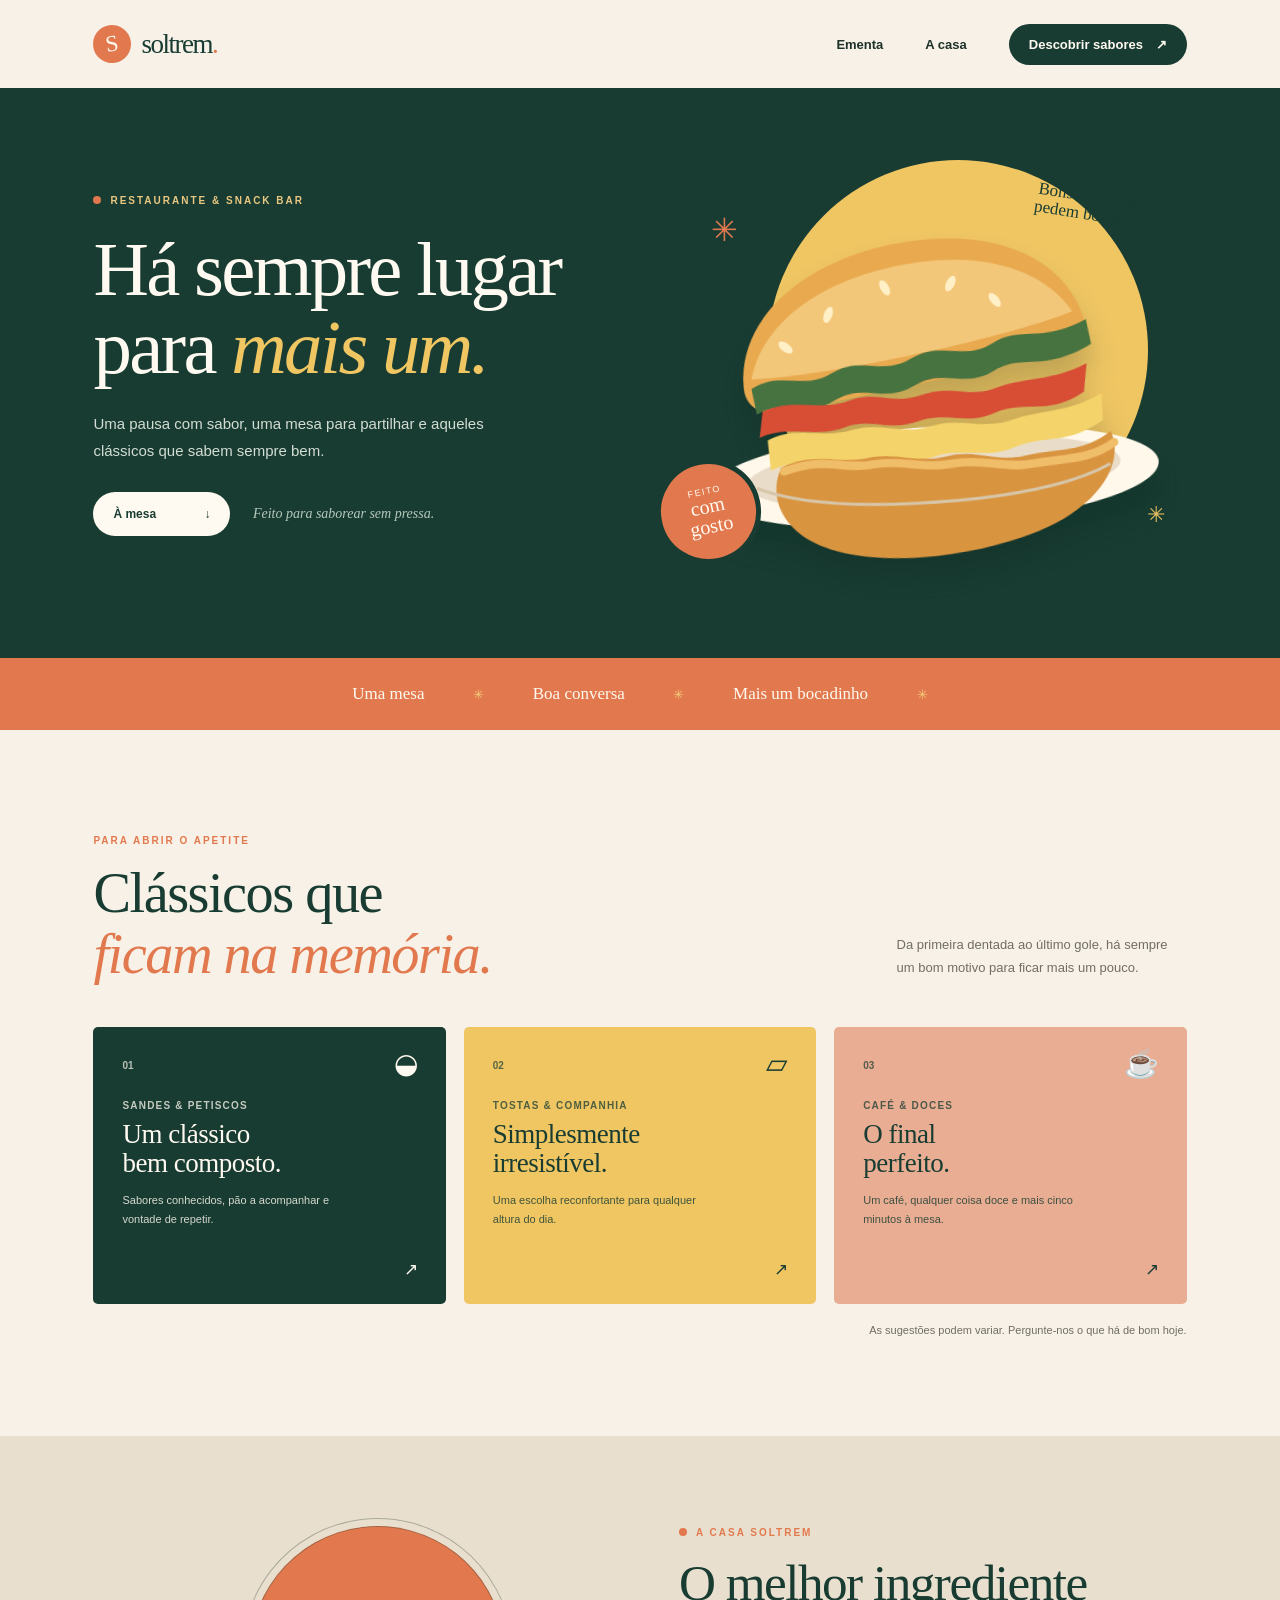
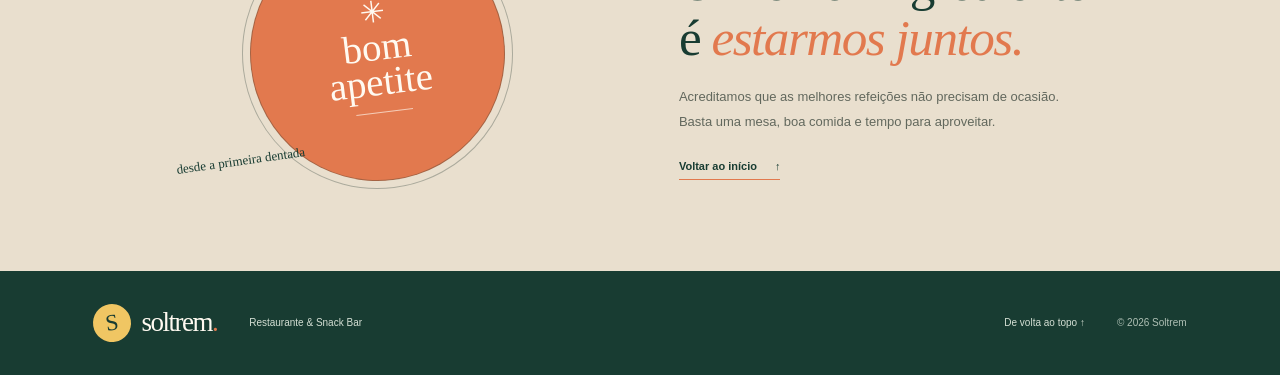
==== index.html @ 8dcd7688 "Add responsive Soltrem restaurant landing page Co-authored-by: PedroGouveiaSousa <8786486+PedroGouve" ====
<!doctype html>
<html lang="pt-PT">
  <head>
    <meta charset="utf-8">
    <meta name="viewport" content="width=device-width, initial-scale=1">
    <meta name="theme-color" content="#183c32">
    <meta
      name="description"
      content="Soltrem — restaurante e snack bar. Sabores de sempre para pausas que sabem bem."
    >
    <link rel="icon" href="data:,">
    <title>Soltrem | Restaurante &amp; Snack Bar</title>
    <link rel="stylesheet" href="styles.css">
    <script src="script.js" defer></script>
  </head>
  <body>
    <header class="site-header">
      <a class="brand" href="#inicio" aria-label="Soltrem, página inicial">
        <span class="brand-mark" aria-hidden="true">S</span>
        <span class="brand-name">soltrem<span>.</span></span>
      </a>
      <button
        class="nav-toggle"
        type="button"
        aria-expanded="false"
        aria-controls="main-nav"
        aria-label="Abrir menu"
      >
        <span></span>
        <span></span>
      </button>
      <nav class="main-nav" id="main-nav" aria-label="Navegação principal">
        <a href="#ementa">Ementa</a>
        <a href="#sobre">A casa</a>
        <a class="nav-cta" href="#ementa">Descobrir sabores <span aria-hidden="true">↗</span></a>
      </nav>
    </header>

    <main>
      <section class="hero" id="inicio">
        <div class="hero-copy">
          <p class="eyebrow"><span aria-hidden="true"></span> Restaurante &amp; snack bar</p>
          <h1>Há sempre lugar para <em>mais um.</em></h1>
          <p class="hero-description">
            Uma pausa com sabor, uma mesa para partilhar e aqueles clássicos que sabem sempre bem.
          </p>
          <a class="button button-light" href="#ementa">
            À mesa <span aria-hidden="true">↓</span>
          </a>
          <p class="hero-note">Feito para saborear sem pressa.</p>
        </div>

        <div class="hero-art" aria-hidden="true">
          <div class="art-sun"></div>
          <div class="art-caption">Bons momentos<br>pedem boa mesa</div>
          <svg class="sandwich" viewBox="0 0 520 390" role="presentation">
            <ellipse cx="273" cy="320" rx="217" ry="38" fill="#15382e" opacity=".18"/>
            <ellipse cx="273" cy="296" rx="214" ry="48" fill="#fff8eb"/>
            <ellipse cx="273" cy="292" rx="178" ry="34" fill="#e9ddc9"/>
            <g transform="rotate(-8 260 195)">
              <path d="M99 177c7-62 73-105 165-105s158 42 165 105c2 18-13 30-34 30H132c-21 0-35-12-33-30Z" fill="#e9a94f"/>
              <path d="M108 170c20-48 78-77 156-77s136 29 156 77c-68 12-244 12-312 0Z" fill="#f3c779"/>
              <g fill="#fff0c8">
                <ellipse cx="192" cy="125" rx="4" ry="8" transform="rotate(32 192 125)"/>
                <ellipse cx="250" cy="111" rx="4" ry="8" transform="rotate(-18 250 111)"/>
                <ellipse cx="312" cy="120" rx="4" ry="8" transform="rotate(38 312 120)"/>
                <ellipse cx="350" cy="144" rx="4" ry="8" transform="rotate(-27 350 144)"/>
                <ellipse cx="146" cy="147" rx="4" ry="8" transform="rotate(-42 146 147)"/>
              </g>
              <path d="M106 179c32-12 47 12 78 1 32-11 45 13 77 2 32-11 47 13 78 2 30-11 45 10 92-4v24c-51 18-66-5-96 6-31 11-45-13-77-2-32 11-45-13-77-2-31 11-46-13-75-2Z" fill="#477340"/>
              <path d="M112 202c34-7 54 12 83 7 28-4 38 13 69 9 31-4 42 13 71 8 28-4 53 5 88-5l-8 26c-37 16-58-4-86 2-31 7-44-11-74-7-31 4-42-13-70-9-29 5-49-14-81-7Z" fill="#d74e35"/>
              <path d="M111 230c29-9 49 9 80 7 31-2 45 15 75 12 30-3 46 14 77 10 30-4 52 5 88-7l-4 25c-37 17-57 2-87 8-31 6-47-10-77-7-30 3-44-14-75-12-31 2-53-16-80-7Z" fill="#f4d36a"/>
              <path d="M118 258c34-9 54 8 82 8s44 15 74 14 45 16 75 15 51 9 83-6c8 35-30 69-87 79-74 13-168 0-210-33-27-21-35-52-17-77Z" fill="#d99440"/>
              <path d="M120 262c45-6 55 11 84 11 29 1 44 14 73 15 31 1 47 15 77 16 31 1 52 8 79-4" fill="none" stroke="#f0bd69" stroke-width="8" stroke-linecap="round"/>
            </g>
            <path d="M104 295c36 17 95 25 169 25s132-8 168-25" fill="none" stroke="#d7c6a9" stroke-width="3"/>
          </svg>
          <div class="art-sticker"><span>feito</span><strong>com<br>gosto</strong></div>
          <span class="art-sparkle sparkle-one">✳</span>
          <span class="art-sparkle sparkle-two">✳</span>
        </div>
      </section>

      <section class="intro-strip" aria-label="O espírito Soltrem">
        <span>Uma mesa</span><span aria-hidden="true">✳</span>
        <span>Boa conversa</span><span aria-hidden="true">✳</span>
        <span>Mais um bocadinho</span><span aria-hidden="true">✳</span>
      </section>

      <section class="menu-section section-wrap" id="ementa">
        <div class="section-heading">
          <div>
            <p class="eyebrow eyebrow-dark">Para abrir o apetite</p>
            <h2>Clássicos que<br><em>ficam na memória.</em></h2>
          </div>
          <p>Da primeira dentada ao último gole, há sempre um bom motivo para ficar mais um pouco.</p>
        </div>
        <div class="menu-grid">
          <article class="menu-card menu-card-green">
            <span class="card-number">01</span>
            <span class="menu-icon" aria-hidden="true">◒</span>
            <p class="menu-category">Sandes &amp; petiscos</p>
            <h3>Um clássico<br>bem composto.</h3>
            <p>Sabores conhecidos, pão a acompanhar e vontade de repetir.</p>
            <span class="card-arrow" aria-hidden="true">↗</span>
          </article>
          <article class="menu-card menu-card-yellow">
            <span class="card-number">02</span>
            <span class="menu-icon" aria-hidden="true">▱</span>
            <p class="menu-category">Tostas &amp; companhia</p>
            <h3>Simplesmente<br>irresistível.</h3>
            <p>Uma escolha reconfortante para qualquer altura do dia.</p>
            <span class="card-arrow" aria-hidden="true">↗</span>
          </article>
          <article class="menu-card menu-card-pink">
            <span class="card-number">03</span>
            <span class="menu-icon" aria-hidden="true">☕</span>
            <p class="menu-category">Café &amp; doces</p>
            <h3>O final<br>perfeito.</h3>
            <p>Um café, qualquer coisa doce e mais cinco minutos à mesa.</p>
            <span class="card-arrow" aria-hidden="true">↗</span>
          </article>
        </div>
        <p class="menu-note">As sugestões podem variar. Pergunte-nos o que há de bom hoje.</p>
      </section>

      <section class="about-section" id="sobre">
        <div class="about-art" aria-hidden="true">
          <div class="about-circle">
            <span class="about-sun">✳</span>
            <span class="about-word">bom<br>apetite</span>
            <span class="about-line"></span>
          </div>
          <span class="about-side-note">desde a primeira dentada</span>
        </div>
        <div class="about-copy">
          <p class="eyebrow"><span aria-hidden="true"></span> A casa Soltrem</p>
          <h2>O melhor ingrediente<br>é <em>estarmos juntos.</em></h2>
          <p>
            Acreditamos que as melhores refeições não precisam de ocasião. Basta uma mesa,
            boa comida e tempo para aproveitar.
          </p>
          <a class="text-link" href="#inicio">Voltar ao início <span aria-hidden="true">↑</span></a>
        </div>
      </section>
    </main>

    <footer class="site-footer">
      <a class="brand footer-brand" href="#inicio">
        <span class="brand-mark" aria-hidden="true">S</span>
        <span class="brand-name">soltrem<span>.</span></span>
      </a>
      <p>Restaurante &amp; Snack Bar</p>
      <a class="footer-top" href="#inicio">De volta ao topo ↑</a>
      <span class="footer-copy">© <span id="year">2026</span> Soltrem</span>
    </footer>
  </body>
</html>
---- styles.css ----
:root {
  color-scheme: light;
  --green: #183c32;
  --green-light: #315a49;
  --cream: #f7f1e7;
  --paper: #fffaf1;
  --orange: #e2794e;
  --yellow: #f0c663;
  --ink: #1d3129;
  --muted: #716e62;
  --serif: Georgia, 'Times New Roman', serif;
  --sans: Arial, Helvetica, sans-serif;
}

* {
  box-sizing: border-box;
}

html {
  scroll-behavior: smooth;
}

body {
  margin: 0;
  background: var(--cream);
  color: var(--ink);
  font-family: var(--sans);
  -webkit-font-smoothing: antialiased;
}

a {
  color: inherit;
  text-decoration: none;
}

.site-header {
  align-items: center;
  background: var(--cream);
  display: flex;
  height: 88px;
  justify-content: space-between;
  padding: 0 7.3%;
  position: relative;
  z-index: 5;
}

.brand {
  align-items: center;
  display: inline-flex;
  gap: 10px;
}

.brand-mark {
  align-items: center;
  background: var(--orange);
  border-radius: 50%;
  color: var(--paper);
  display: inline-flex;
  font-family: var(--serif);
  font-size: 23px;
  height: 38px;
  justify-content: center;
  transform: rotate(-9deg);
  width: 38px;
}

.brand-name {
  color: var(--green);
  font-family: var(--serif);
  font-size: 27px;
  letter-spacing: -1.5px;
}

.brand-name > span {
  color: var(--orange);
}

.main-nav {
  align-items: center;
  display: flex;
  gap: 42px;
}

.main-nav > a {
  font-size: 13px;
  font-weight: 600;
}

.main-nav > a:not(.nav-cta):hover,
.footer-top:hover {
  color: var(--orange);
}

.main-nav .nav-cta {
  background: var(--green);
  border-radius: 30px;
  color: var(--paper);
  padding: 13px 20px;
  transition: background 160ms ease;
}

.nav-cta span {
  margin-left: 9px;
}

.main-nav .nav-cta:hover {
  background: var(--orange);
}

.nav-toggle {
  display: none;
}

.hero {
  background: var(--green);
  color: var(--paper);
  display: grid;
  grid-template-columns: 1fr 1fr;
  min-height: 570px;
  overflow: hidden;
  padding: 54px 7.3% 57px;
}

.hero-copy {
  align-self: center;
  max-width: 555px;
  padding: 0 0 12px;
  position: relative;
  z-index: 1;
}

.eyebrow {
  align-items: center;
  color: #e9c780;
  display: flex;
  font-size: 10px;
  font-weight: 700;
  gap: 9px;
  letter-spacing: 2px;
  margin: 0 0 25px;
  text-transform: uppercase;
}

.eyebrow > span {
  background: var(--orange);
  border-radius: 50%;
  height: 8px;
  width: 8px;
}

h1,
h2,
h3,
p {
  margin-top: 0;
}

h1,
h2 {
  font-family: var(--serif);
  font-weight: 400;
}

.hero h1 {
  font-size: clamp(54px, 6vw, 78px);
  letter-spacing: -2.7px;
  line-height: 1.02;
  margin: 0 0 23px;
  max-width: 580px;
}

h1 em,
h2 em {
  color: var(--yellow);
  font-weight: 400;
}

.hero-description {
  color: #d3ddd4;
  font-size: 15px;
  line-height: 1.8;
  margin-bottom: 28px;
  max-width: 400px;
}

.button {
  align-items: center;
  border-radius: 30px;
  display: inline-flex;
  font-size: 12px;
  font-weight: 700;
  gap: 25px;
  justify-content: space-between;
  padding: 15px 20px;
}

.button-light {
  background: var(--paper);
  color: var(--green);
  min-width: 137px;
  transition: background 160ms ease, transform 160ms ease;
}

.button-light:hover {
  background: var(--yellow);
  transform: translateY(-2px);
}

.hero-note {
  color: #b6c8bc;
  display: inline-block;
  font-family: var(--serif);
  font-size: 14px;
  font-style: italic;
  margin: 0 0 0 18px;
}

.hero-art {
  align-items: center;
  display: flex;
  justify-content: center;
  min-height: 440px;
  position: relative;
}

.art-sun {
  background: var(--yellow);
  border-radius: 50%;
  height: min(31vw, 380px);
  position: absolute;
  right: 7%;
  top: 4%;
  width: min(31vw, 380px);
}

.sandwich {
  filter: drop-shadow(0 21px 14px rgb(7 28 22 / 20%));
  max-width: 560px;
  position: relative;
  transform: rotate(-4deg);
  width: 116%;
  z-index: 1;
}

.art-caption {
  color: var(--green);
  font-family: var(--serif);
  font-size: 17px;
  line-height: 1.05;
  position: absolute;
  right: 7%;
  text-align: center;
  top: 10%;
  transform: rotate(9deg);
  z-index: 2;
}

.art-sticker {
  align-items: center;
  background: var(--orange);
  border: 5px solid var(--green);
  border-radius: 50%;
  bottom: 8%;
  color: var(--paper);
  display: flex;
  flex-direction: column;
  height: 105px;
  justify-content: center;
  left: 3%;
  line-height: 1;
  position: absolute;
  transform: rotate(-12deg);
  width: 105px;
  z-index: 2;
}

.art-sticker span {
  font-size: 9px;
  letter-spacing: 1.5px;
  text-transform: uppercase;
}

.art-sticker strong {
  font-family: var(--serif);
  font-size: 20px;
  font-weight: 400;
  text-align: center;
}

.art-sparkle {
  color: var(--orange);
  font-size: 32px;
  position: absolute;
}

.sparkle-one {
  left: 13%;
  top: 15%;
}

.sparkle-two {
  bottom: 16%;
  right: 4%;
  color: var(--yellow);
  font-size: 22px;
}

.intro-strip {
  align-items: center;
  background: var(--orange);
  color: var(--paper);
  display: flex;
  font-family: var(--serif);
  font-size: 17px;
  gap: clamp(12px, 3.8vw, 58px);
  justify-content: center;
  min-height: 72px;
  padding: 14px 20px;
}

.intro-strip span:nth-child(even) {
  color: #f4cb77;
  font-family: var(--sans);
  font-size: 13px;
}

.section-wrap {
  margin: 0 auto;
  max-width: 1440px;
  padding: 105px 7.3% 100px;
}

.section-heading {
  align-items: end;
  display: flex;
  justify-content: space-between;
  margin-bottom: 42px;
}

.eyebrow-dark {
  color: var(--orange);
  margin-bottom: 17px;
}

.section-heading h2,
.about-copy h2 {
  color: var(--green);
  font-size: clamp(42px, 4.4vw, 58px);
  letter-spacing: -1.5px;
  line-height: 1.08;
  margin: 0;
}

.section-heading h2 em,
.about-copy h2 em {
  color: var(--orange);
}

.section-heading > p {
  color: var(--muted);
  font-size: 13px;
  line-height: 1.8;
  margin: 0 0 5px;
  max-width: 290px;
}

.menu-grid {
  display: grid;
  gap: 18px;
  grid-template-columns: repeat(3, 1fr);
}

.menu-card {
  border-radius: 5px;
  min-height: 277px;
  overflow: hidden;
  padding: 28px 29px;
  position: relative;
  transition: transform 180ms ease;
}

.menu-card:hover {
  transform: translateY(-5px);
}

.menu-card-green {
  background: var(--green);
  color: var(--paper);
}

.menu-card-yellow {
  background: var(--yellow);
  color: var(--green);
}

.menu-card-pink {
  background: #e8ad92;
  color: var(--green);
}

.card-number {
  font-size: 10px;
  font-weight: 700;
  opacity: .7;
}

.menu-icon {
  font-size: 28px;
  position: absolute;
  right: 28px;
  top: 20px;
}

.menu-category {
  font-size: 10px;
  font-weight: 700;
  letter-spacing: 1.2px;
  margin: 27px 0 9px;
  opacity: .75;
  text-transform: uppercase;
}

.menu-card h3 {
  font-family: var(--serif);
  font-size: 27px;
  font-weight: 400;
  letter-spacing: -.5px;
  line-height: 1.1;
  margin-bottom: 12px;
}

.menu-card > p:last-of-type {
  font-size: 11px;
  line-height: 1.7;
  margin: 0;
  max-width: 230px;
  opacity: .82;
}

.card-arrow {
  bottom: 24px;
  font-size: 17px;
  position: absolute;
  right: 28px;
}

.menu-note {
  color: var(--muted);
  font-size: 11px;
  margin: 20px 0 0;
  text-align: right;
}

.about-section {
  align-items: center;
  background: #e9dfce;
  display: grid;
  gap: 8%;
  grid-template-columns: 1fr 1fr;
  min-height: 435px;
  overflow: hidden;
  padding: 68px 12%;
}

.about-art {
  align-items: center;
  display: flex;
  justify-content: center;
  min-height: 290px;
  position: relative;
}

.about-circle {
  align-items: center;
  background: var(--orange);
  border: 1px solid rgb(29 49 41 / 30%);
  border-radius: 50%;
  color: var(--paper);
  display: flex;
  flex-direction: column;
  height: 255px;
  justify-content: center;
  outline: 1px solid rgb(29 49 41 / 30%);
  outline-offset: 7px;
  transform: rotate(-7deg);
  width: 255px;
}

.about-sun {
  font-size: 30px;
}

.about-word {
  font-family: var(--serif);
  font-size: 39px;
  line-height: .9;
  text-align: center;
}

.about-line {
  border-top: 1px solid rgb(255 250 241 / 65%);
  margin-top: 13px;
  width: 57px;
}

.about-side-note {
  bottom: 10%;
  color: var(--green);
  font-family: var(--serif);
  font-size: 13px;
  left: 5%;
  position: absolute;
  transform: rotate(-8deg);
}

.about-copy {
  max-width: 490px;
}

.about-copy .eyebrow {
  color: var(--orange);
  margin-bottom: 17px;
}

.about-copy h2 {
  font-size: clamp(38px, 4vw, 52px);
  margin-bottom: 20px;
}

.about-copy > p:not(.eyebrow) {
  color: #62685d;
  font-size: 13px;
  line-height: 1.9;
  margin-bottom: 21px;
  max-width: 410px;
}

.text-link {
  border-bottom: 1px solid var(--orange);
  color: var(--green);
  display: inline-flex;
  font-size: 11px;
  font-weight: 700;
  gap: 18px;
  padding-bottom: 7px;
}

.text-link:hover {
  color: var(--orange);
}

.site-footer {
  align-items: center;
  background: var(--green);
  color: #d4dfd4;
  display: flex;
  gap: 32px;
  min-height: 104px;
  padding: 20px 7.3%;
}

.footer-brand .brand-name {
  color: var(--paper);
}

.footer-brand .brand-mark {
  background: var(--yellow);
  color: var(--green);
}

.site-footer > p,
.footer-top,
.footer-copy {
  font-size: 10px;
  margin: 0;
}

.footer-top {
  margin-left: auto;
}

.footer-copy {
  color: #afc0b5;
}

:focus-visible {
  outline: 3px solid var(--orange);
  outline-offset: 4px;
}

@media (max-width: 900px) {
  .site-header {
    padding: 0 5%;
  }

  .hero {
    padding-left: 5%;
    padding-right: 5%;
  }

  .hero-art {
    min-height: 370px;
  }

  .section-wrap {
    padding-left: 5%;
    padding-right: 5%;
  }

  .about-section {
    padding-left: 7%;
    padding-right: 7%;
  }

  .menu-card {
    padding-left: 21px;
    padding-right: 21px;
  }
}

@media (max-width: 680px) {
  .site-header {
    height: 72px;
  }

  .nav-toggle {
    align-items: center;
    background: transparent;
    border: 0;
    cursor: pointer;
    display: flex;
    flex-direction: column;
    gap: 6px;
    height: 42px;
    justify-content: center;
    padding: 8px;
    width: 42px;
  }

  .nav-toggle span {
    background: var(--green);
    height: 2px;
    transition: transform 160ms ease;
    width: 22px;
  }

  .nav-toggle[aria-expanded="true"] span:first-child {
    transform: translateY(4px) rotate(45deg);
  }

  .nav-toggle[aria-expanded="true"] span:last-child {
    transform: translateY(-4px) rotate(-45deg);
  }

  .main-nav {
    align-items: stretch;
    background: var(--paper);
    box-shadow: 0 12px 20px rgb(24 60 50 / 12%);
    display: none;
    flex-direction: column;
    gap: 0;
    left: 0;
    padding: 8px 5% 18px;
    position: absolute;
    right: 0;
    top: 72px;
  }

  .main-nav.is-open {
    display: flex;
  }

  .main-nav > a {
    padding: 14px 4px;
  }

  .main-nav .nav-cta {
    align-self: flex-start;
    margin-top: 6px;
    padding: 12px 17px;
  }

  .hero {
    grid-template-columns: 1fr;
    padding: 59px 7% 22px;
  }

  .hero h1 {
    font-size: clamp(53px, 13vw, 72px);
  }

  .hero-description {
    max-width: 390px;
  }

  .hero-note {
    display: block;
    margin: 17px 0 0;
  }

  .hero-art {
    margin: 3px -6% 0;
    min-height: 310px;
  }

  .art-sun {
    height: min(70vw, 310px);
    right: 8%;
    top: 1%;
    width: min(70vw, 310px);
  }

  .sandwich {
    max-width: 490px;
    width: 107%;
  }

  .art-sticker {
    bottom: 5%;
    height: 86px;
    width: 86px;
  }

  .art-sticker strong {
    font-size: 17px;
  }

  .art-caption {
    right: 9%;
    top: 4%;
  }

  .intro-strip {
    flex-wrap: wrap;
    gap: 9px 15px;
    min-height: 66px;
  }

  .intro-strip span {
    font-size: 14px;
  }

  .section-wrap {
    padding: 72px 7% 68px;
  }

  .section-heading {
    align-items: flex-start;
    flex-direction: column;
    gap: 19px;
    margin-bottom: 29px;
  }

  .section-heading > p {
    max-width: 390px;
  }

  .menu-grid {
    grid-template-columns: 1fr;
  }

  .menu-card {
    min-height: 248px;
    padding: 26px;
  }

  .menu-note {
    line-height: 1.6;
    text-align: left;
  }

  .about-section {
    gap: 25px;
    grid-template-columns: 1fr;
    padding: 52px 7% 62px;
  }

  .about-art {
    min-height: 245px;
  }

  .about-circle {
    height: 210px;
    width: 210px;
  }

  .about-word {
    font-size: 34px;
  }

  .about-side-note {
    bottom: 6%;
    left: 8%;
  }

  .site-footer {
    flex-wrap: wrap;
    gap: 16px 22px;
    padding: 25px 7%;
  }

  .site-footer > p {
    margin-left: auto;
  }

  .footer-top {
    margin-left: 0;
    order: 1;
    width: calc(50% - 11px);
  }

  .footer-copy {
    order: 2;
    text-align: right;
    width: calc(50% - 11px);
  }
}

@media (prefers-reduced-motion: reduce) {
  *,
  *::before,
  *::after {
    scroll-behavior: auto !important;
    transition-duration: .01ms !important;
  }
}
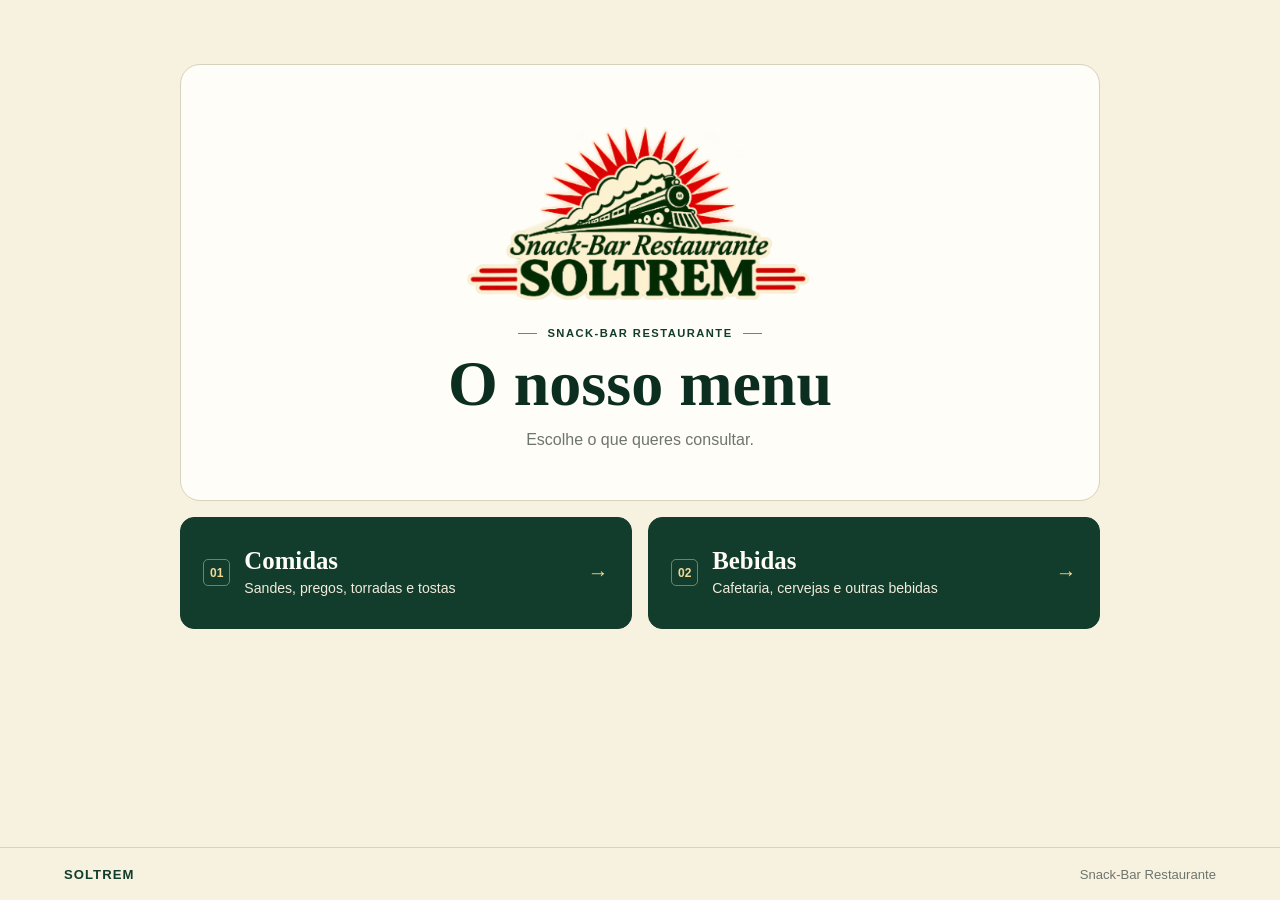
==== commit 72f4ea00: "Add files via upload" ====
--- a/index.html
+++ b/index.html
@@ -1,158 +1,38 @@
 <!doctype html>
 <html lang="pt-PT">
-  <head>
-    <meta charset="utf-8">
-    <meta name="viewport" content="width=device-width, initial-scale=1">
-    <meta name="theme-color" content="#183c32">
-    <meta
-      name="description"
-      content="Soltrem — restaurante e snack bar. Sabores de sempre para pausas que sabem bem."
-    >
-    <link rel="icon" href="data:,">
-    <title>Soltrem | Restaurante &amp; Snack Bar</title>
-    <link rel="stylesheet" href="styles.css">
-    <script src="script.js" defer></script>
-  </head>
-  <body>
-    <header class="site-header">
-      <a class="brand" href="#inicio" aria-label="Soltrem, página inicial">
-        <span class="brand-mark" aria-hidden="true">S</span>
-        <span class="brand-name">soltrem<span>.</span></span>
+<head>
+  <meta charset="utf-8">
+  <meta name="viewport" content="width=device-width, initial-scale=1">
+  <meta name="theme-color" content="#123c2b">
+  <meta name="description" content="Menus de Comidas e Bebidas do Snack-Bar Restaurante SOLTREM.">
+  <title>SOLTREM — Snack-Bar Restaurante</title>
+  <link rel="stylesheet" href="styles.css">
+</head>
+<body>
+  <main class="home-page">
+    <section class="welcome">
+      <svg class="hero-logo" viewBox="775 52 500 255" role="img" aria-labelledby="logo-title">
+        <title id="logo-title">Snack-Bar Restaurante SOLTREM</title>
+        <image href="assets/referencia-logo.png" width="2048" height="1040"></image>
+      </svg>
+      <p class="eyebrow">Snack-Bar Restaurante</p>
+      <h1>O nosso menu</h1>
+      <p class="intro">Escolhe o que queres consultar.</p>
+    </section>
+    <nav class="menu-choices" aria-label="Escolher menu">
+      <a class="choice" href="comidas.html">
+        <span class="choice-index" aria-hidden="true">01</span>
+        <span><strong>Comidas</strong><small>Sandes, pregos, torradas e tostas</small></span>
+        <span class="arrow" aria-hidden="true">→</span>
       </a>
-      <button
-        class="nav-toggle"
-        type="button"
-        aria-expanded="false"
-        aria-controls="main-nav"
-        aria-label="Abrir menu"
-      >
-        <span></span>
-        <span></span>
-      </button>
-      <nav class="main-nav" id="main-nav" aria-label="Navegação principal">
-        <a href="#ementa">Ementa</a>
-        <a href="#sobre">A casa</a>
-        <a class="nav-cta" href="#ementa">Descobrir sabores <span aria-hidden="true">↗</span></a>
-      </nav>
-    </header>
-
-    <main>
-      <section class="hero" id="inicio">
-        <div class="hero-copy">
-          <p class="eyebrow"><span aria-hidden="true"></span> Restaurante &amp; snack bar</p>
-          <h1>Há sempre lugar para <em>mais um.</em></h1>
-          <p class="hero-description">
-            Uma pausa com sabor, uma mesa para partilhar e aqueles clássicos que sabem sempre bem.
-          </p>
-          <a class="button button-light" href="#ementa">
-            À mesa <span aria-hidden="true">↓</span>
-          </a>
-          <p class="hero-note">Feito para saborear sem pressa.</p>
-        </div>
-
-        <div class="hero-art" aria-hidden="true">
-          <div class="art-sun"></div>
-          <div class="art-caption">Bons momentos<br>pedem boa mesa</div>
-          <svg class="sandwich" viewBox="0 0 520 390" role="presentation">
-            <ellipse cx="273" cy="320" rx="217" ry="38" fill="#15382e" opacity=".18"/>
-            <ellipse cx="273" cy="296" rx="214" ry="48" fill="#fff8eb"/>
-            <ellipse cx="273" cy="292" rx="178" ry="34" fill="#e9ddc9"/>
-            <g transform="rotate(-8 260 195)">
-              <path d="M99 177c7-62 73-105 165-105s158 42 165 105c2 18-13 30-34 30H132c-21 0-35-12-33-30Z" fill="#e9a94f"/>
-              <path d="M108 170c20-48 78-77 156-77s136 29 156 77c-68 12-244 12-312 0Z" fill="#f3c779"/>
-              <g fill="#fff0c8">
-                <ellipse cx="192" cy="125" rx="4" ry="8" transform="rotate(32 192 125)"/>
-                <ellipse cx="250" cy="111" rx="4" ry="8" transform="rotate(-18 250 111)"/>
-                <ellipse cx="312" cy="120" rx="4" ry="8" transform="rotate(38 312 120)"/>
-                <ellipse cx="350" cy="144" rx="4" ry="8" transform="rotate(-27 350 144)"/>
-                <ellipse cx="146" cy="147" rx="4" ry="8" transform="rotate(-42 146 147)"/>
-              </g>
-              <path d="M106 179c32-12 47 12 78 1 32-11 45 13 77 2 32-11 47 13 78 2 30-11 45 10 92-4v24c-51 18-66-5-96 6-31 11-45-13-77-2-32 11-45-13-77-2-31 11-46-13-75-2Z" fill="#477340"/>
-              <path d="M112 202c34-7 54 12 83 7 28-4 38 13 69 9 31-4 42 13 71 8 28-4 53 5 88-5l-8 26c-37 16-58-4-86 2-31 7-44-11-74-7-31 4-42-13-70-9-29 5-49-14-81-7Z" fill="#d74e35"/>
-              <path d="M111 230c29-9 49 9 80 7 31-2 45 15 75 12 30-3 46 14 77 10 30-4 52 5 88-7l-4 25c-37 17-57 2-87 8-31 6-47-10-77-7-30 3-44-14-75-12-31 2-53-16-80-7Z" fill="#f4d36a"/>
-              <path d="M118 258c34-9 54 8 82 8s44 15 74 14 45 16 75 15 51 9 83-6c8 35-30 69-87 79-74 13-168 0-210-33-27-21-35-52-17-77Z" fill="#d99440"/>
-              <path d="M120 262c45-6 55 11 84 11 29 1 44 14 73 15 31 1 47 15 77 16 31 1 52 8 79-4" fill="none" stroke="#f0bd69" stroke-width="8" stroke-linecap="round"/>
-            </g>
-            <path d="M104 295c36 17 95 25 169 25s132-8 168-25" fill="none" stroke="#d7c6a9" stroke-width="3"/>
-          </svg>
-          <div class="art-sticker"><span>feito</span><strong>com<br>gosto</strong></div>
-          <span class="art-sparkle sparkle-one">✳</span>
-          <span class="art-sparkle sparkle-two">✳</span>
-        </div>
-      </section>
-
-      <section class="intro-strip" aria-label="O espírito Soltrem">
-        <span>Uma mesa</span><span aria-hidden="true">✳</span>
-        <span>Boa conversa</span><span aria-hidden="true">✳</span>
-        <span>Mais um bocadinho</span><span aria-hidden="true">✳</span>
-      </section>
-
-      <section class="menu-section section-wrap" id="ementa">
-        <div class="section-heading">
-          <div>
-            <p class="eyebrow eyebrow-dark">Para abrir o apetite</p>
-            <h2>Clássicos que<br><em>ficam na memória.</em></h2>
-          </div>
-          <p>Da primeira dentada ao último gole, há sempre um bom motivo para ficar mais um pouco.</p>
-        </div>
-        <div class="menu-grid">
-          <article class="menu-card menu-card-green">
-            <span class="card-number">01</span>
-            <span class="menu-icon" aria-hidden="true">◒</span>
-            <p class="menu-category">Sandes &amp; petiscos</p>
-            <h3>Um clássico<br>bem composto.</h3>
-            <p>Sabores conhecidos, pão a acompanhar e vontade de repetir.</p>
-            <span class="card-arrow" aria-hidden="true">↗</span>
-          </article>
-          <article class="menu-card menu-card-yellow">
-            <span class="card-number">02</span>
-            <span class="menu-icon" aria-hidden="true">▱</span>
-            <p class="menu-category">Tostas &amp; companhia</p>
-            <h3>Simplesmente<br>irresistível.</h3>
-            <p>Uma escolha reconfortante para qualquer altura do dia.</p>
-            <span class="card-arrow" aria-hidden="true">↗</span>
-          </article>
-          <article class="menu-card menu-card-pink">
-            <span class="card-number">03</span>
-            <span class="menu-icon" aria-hidden="true">☕</span>
-            <p class="menu-category">Café &amp; doces</p>
-            <h3>O final<br>perfeito.</h3>
-            <p>Um café, qualquer coisa doce e mais cinco minutos à mesa.</p>
-            <span class="card-arrow" aria-hidden="true">↗</span>
-          </article>
-        </div>
-        <p class="menu-note">As sugestões podem variar. Pergunte-nos o que há de bom hoje.</p>
-      </section>
-
-      <section class="about-section" id="sobre">
-        <div class="about-art" aria-hidden="true">
-          <div class="about-circle">
-            <span class="about-sun">✳</span>
-            <span class="about-word">bom<br>apetite</span>
-            <span class="about-line"></span>
-          </div>
-          <span class="about-side-note">desde a primeira dentada</span>
-        </div>
-        <div class="about-copy">
-          <p class="eyebrow"><span aria-hidden="true"></span> A casa Soltrem</p>
-          <h2>O melhor ingrediente<br>é <em>estarmos juntos.</em></h2>
-          <p>
-            Acreditamos que as melhores refeições não precisam de ocasião. Basta uma mesa,
-            boa comida e tempo para aproveitar.
-          </p>
-          <a class="text-link" href="#inicio">Voltar ao início <span aria-hidden="true">↑</span></a>
-        </div>
-      </section>
-    </main>
-
-    <footer class="site-footer">
-      <a class="brand footer-brand" href="#inicio">
-        <span class="brand-mark" aria-hidden="true">S</span>
-        <span class="brand-name">soltrem<span>.</span></span>
+      <a class="choice" href="bebidas.html">
+        <span class="choice-index" aria-hidden="true">02</span>
+        <span><strong>Bebidas</strong><small>Cafetaria, cervejas e outras bebidas</small></span>
+        <span class="arrow" aria-hidden="true">→</span>
       </a>
-      <p>Restaurante &amp; Snack Bar</p>
-      <a class="footer-top" href="#inicio">De volta ao topo ↑</a>
-      <span class="footer-copy">© <span id="year">2026</span> Soltrem</span>
-    </footer>
-  </body>
-</html>
+    </nav>
+  </main>
+  <footer><span>SOLTREM</span><span>Snack-Bar Restaurante</span></footer>
+</body>
+</html>
+
--- a/styles.css
+++ b/styles.css
@@ -1,826 +1,64 @@
 :root {
   color-scheme: light;
-  --green: #183c32;
-  --green-light: #315a49;
-  --cream: #f7f1e7;
-  --paper: #fffaf1;
-  --orange: #e2794e;
-  --yellow: #f0c663;
-  --ink: #1d3129;
-  --muted: #716e62;
-  --serif: Georgia, 'Times New Roman', serif;
-  --sans: Arial, Helvetica, sans-serif;
+  --green: #123c2b;
+  --green-deep: #0b2e20;
+  --cream: #f7f1df;
+  --paper: #fffdf7;
+  --ink: #18241d;
+  --muted: #6e756d;
+  --line: #d8d1bd;
+  font-family: Georgia, "Times New Roman", serif;
 }
-
-* {
-  box-sizing: border-box;
+* { box-sizing: border-box; }
+body { display: flex; flex-direction: column; margin: 0; min-height: 100vh; color: var(--ink); background: var(--cream); }
+a { color: inherit; }
+:focus-visible { outline: 3px solid #a47a27; outline-offset: 4px; }
+main { width: min(100% - 2rem, 920px); margin: 0 auto; }
+.home-page { padding-top: clamp(1.5rem, 5vw, 4rem); }
+.welcome { position: relative; padding: clamp(1.35rem, 4vw, 3rem) 1rem clamp(1.65rem, 4vw, 3rem); border: 1px solid var(--line); border-radius: 20px; background: var(--paper); text-align: center; }
+.hero-logo { display: block; width: min(100%, 390px); height: auto; margin: 0 auto .95rem; mix-blend-mode: multiply; }
+.eyebrow { display: flex; justify-content: center; align-items: center; gap: .65rem; margin: 0 0 .7rem; color: var(--green); text-transform: uppercase; font: 700 .7rem Arial, sans-serif; letter-spacing: .13em; }
+.eyebrow::before, .eyebrow::after { content: ""; width: 1.2rem; height: 1px; background: #a47a27; }
+h1 { margin: 0; color: var(--green-deep); font-size: clamp(2.2rem, 7vw, 4rem); line-height: 1.05; }
+.intro { margin: .65rem 0 0; color: var(--muted); font: 1rem/1.5 Arial, sans-serif; }
+.menu-choices { display: grid; grid-template-columns: repeat(2, minmax(0, 1fr)); gap: 1rem; padding: 1rem 0 3rem; }
+.choice { display: grid; grid-template-columns: auto 1fr auto; align-items: center; gap: .9rem; min-height: 112px; padding: clamp(1rem, 3vw, 1.4rem); border: 1px solid var(--green); border-radius: 14px; background: var(--green); color: var(--paper); text-decoration: none; transition: transform .18s ease, background-color .18s ease; }
+.choice:hover { transform: translateY(-2px); background: var(--green-deep); }
+.choice-index { padding: .35rem; border: 1px solid #e0c68580; border-radius: 5px; color: #f3d899; font: 700 .75rem Arial, sans-serif; }
+.choice strong { display: block; font-size: 1.55rem; }
+.choice small { display: block; margin-top: .3rem; color: #f1ebdc; font: .88rem/1.4 Arial, sans-serif; }
+.arrow { color: #f3d899; font: 1.3rem Arial, sans-serif; }
+.menu-page { padding-top: 2.4rem; padding-bottom: 3.5rem; }
+.comidas-page { width: min(100% - 1rem, 1160px); }
+.bebidas-page { width: min(100% - 1rem, 980px); }
+.menu-nav { display: flex; flex-wrap: wrap; align-items: center; gap: .35rem; margin-bottom: 1rem; font: 600 .9rem Arial, sans-serif; }
+.menu-nav a { display: inline-flex; align-items: center; min-height: 44px; padding: .55rem .75rem; border-radius: 999px; text-decoration: none; }
+.menu-nav a:hover { text-decoration: underline; }
+.menu-nav [aria-current="page"] { background: var(--green); color: var(--paper); }
+.page-heading { display: flex; flex-wrap: wrap; align-items: center; justify-content: space-between; gap: .75rem 1rem; margin-bottom: .8rem; }
+.page-heading h1 { font-size: clamp(2rem, 6vw, 3.25rem); }
+.back { color: var(--green); text-decoration: none; font: 600 .9rem Arial, sans-serif; white-space: nowrap; }
+.back:hover, .page-switch a:hover { text-decoration: underline; }
+.menu-image { margin: 0; overflow: hidden; border: 1px solid var(--line); border-radius: 12px; background: var(--paper); box-shadow: 0 12px 36px rgba(16,48,33,.1); }
+.menu-image img { display: block; width: 100%; height: auto; border-radius: 7px; }
+.menu-image.is-zoomed { overflow-x: auto; }
+.menu-image.is-zoomed img { width: max(100%, var(--original-width)); }
+.menu-tools { display: flex; flex-wrap: wrap; align-items: center; gap: .5rem 1rem; font: 600 .9rem Arial, sans-serif; color: var(--green); }
+.menu-tools a { display: inline-flex; align-items: center; min-height: 44px; }
+.menu-tools button { min-height: 44px; padding: .55rem .9rem; border: 1px solid var(--green); border-radius: 8px; background: var(--paper); color: inherit; font: inherit; cursor: pointer; }
+.menu-tools button[aria-pressed="true"] { background: var(--green); color: var(--paper); }
+.menu-zoom-hint { margin: 0 0 .75rem; color: var(--green); font: .9rem/1.4 Arial, sans-serif; }
+.page-switch { display: flex; justify-content: flex-end; padding-top: 1.15rem; }
+.page-switch a { color: var(--green); font: 700 1rem Arial, sans-serif; text-decoration: none; }
+footer { display: flex; justify-content: space-between; gap: 1rem; margin-top: auto; padding: 1.15rem clamp(1rem, 5vw, 4.5rem); border-top: 1px solid var(--line); color: var(--muted); font: .82rem Arial, sans-serif; }
+footer span:first-child { color: var(--green); font-weight: 800; letter-spacing: .08em; }
+@media (max-width: 560px) {
+  main { width: min(100% - 1.25rem, 920px); }
+  .menu-choices { grid-template-columns: 1fr; gap: .75rem; padding-bottom: 2.5rem; }
+  .choice { min-height: 86px; }
+  .menu-page { padding-top: 1.6rem; }
+  .page-heading { align-items: center; flex-wrap: wrap; }
+  footer { padding-inline: 1rem; }
 }
-
-html {
-  scroll-behavior: smooth;
-}
-
-body {
-  margin: 0;
-  background: var(--cream);
-  color: var(--ink);
-  font-family: var(--sans);
-  -webkit-font-smoothing: antialiased;
-}
-
-a {
-  color: inherit;
-  text-decoration: none;
-}
-
-.site-header {
-  align-items: center;
-  background: var(--cream);
-  display: flex;
-  height: 88px;
-  justify-content: space-between;
-  padding: 0 7.3%;
-  position: relative;
-  z-index: 5;
-}
-
-.brand {
-  align-items: center;
-  display: inline-flex;
-  gap: 10px;
-}
-
-.brand-mark {
-  align-items: center;
-  background: var(--orange);
-  border-radius: 50%;
-  color: var(--paper);
-  display: inline-flex;
-  font-family: var(--serif);
-  font-size: 23px;
-  height: 38px;
-  justify-content: center;
-  transform: rotate(-9deg);
-  width: 38px;
-}
-
-.brand-name {
-  color: var(--green);
-  font-family: var(--serif);
-  font-size: 27px;
-  letter-spacing: -1.5px;
-}
-
-.brand-name > span {
-  color: var(--orange);
-}
-
-.main-nav {
-  align-items: center;
-  display: flex;
-  gap: 42px;
-}
-
-.main-nav > a {
-  font-size: 13px;
-  font-weight: 600;
-}
-
-.main-nav > a:not(.nav-cta):hover,
-.footer-top:hover {
-  color: var(--orange);
-}
-
-.main-nav .nav-cta {
-  background: var(--green);
-  border-radius: 30px;
-  color: var(--paper);
-  padding: 13px 20px;
-  transition: background 160ms ease;
-}
-
-.nav-cta span {
-  margin-left: 9px;
-}
-
-.main-nav .nav-cta:hover {
-  background: var(--orange);
-}
-
-.nav-toggle {
-  display: none;
-}
-
-.hero {
-  background: var(--green);
-  color: var(--paper);
-  display: grid;
-  grid-template-columns: 1fr 1fr;
-  min-height: 570px;
-  overflow: hidden;
-  padding: 54px 7.3% 57px;
-}
-
-.hero-copy {
-  align-self: center;
-  max-width: 555px;
-  padding: 0 0 12px;
-  position: relative;
-  z-index: 1;
-}
-
-.eyebrow {
-  align-items: center;
-  color: #e9c780;
-  display: flex;
-  font-size: 10px;
-  font-weight: 700;
-  gap: 9px;
-  letter-spacing: 2px;
-  margin: 0 0 25px;
-  text-transform: uppercase;
-}
-
-.eyebrow > span {
-  background: var(--orange);
-  border-radius: 50%;
-  height: 8px;
-  width: 8px;
-}
-
-h1,
-h2,
-h3,
-p {
-  margin-top: 0;
-}
-
-h1,
-h2 {
-  font-family: var(--serif);
-  font-weight: 400;
-}
-
-.hero h1 {
-  font-size: clamp(54px, 6vw, 78px);
-  letter-spacing: -2.7px;
-  line-height: 1.02;
-  margin: 0 0 23px;
-  max-width: 580px;
-}
-
-h1 em,
-h2 em {
-  color: var(--yellow);
-  font-weight: 400;
-}
-
-.hero-description {
-  color: #d3ddd4;
-  font-size: 15px;
-  line-height: 1.8;
-  margin-bottom: 28px;
-  max-width: 400px;
-}
-
-.button {
-  align-items: center;
-  border-radius: 30px;
-  display: inline-flex;
-  font-size: 12px;
-  font-weight: 700;
-  gap: 25px;
-  justify-content: space-between;
-  padding: 15px 20px;
-}
-
-.button-light {
-  background: var(--paper);
-  color: var(--green);
-  min-width: 137px;
-  transition: background 160ms ease, transform 160ms ease;
-}
-
-.button-light:hover {
-  background: var(--yellow);
-  transform: translateY(-2px);
-}
-
-.hero-note {
-  color: #b6c8bc;
-  display: inline-block;
-  font-family: var(--serif);
-  font-size: 14px;
-  font-style: italic;
-  margin: 0 0 0 18px;
-}
-
-.hero-art {
-  align-items: center;
-  display: flex;
-  justify-content: center;
-  min-height: 440px;
-  position: relative;
-}
-
-.art-sun {
-  background: var(--yellow);
-  border-radius: 50%;
-  height: min(31vw, 380px);
-  position: absolute;
-  right: 7%;
-  top: 4%;
-  width: min(31vw, 380px);
-}
-
-.sandwich {
-  filter: drop-shadow(0 21px 14px rgb(7 28 22 / 20%));
-  max-width: 560px;
-  position: relative;
-  transform: rotate(-4deg);
-  width: 116%;
-  z-index: 1;
-}
-
-.art-caption {
-  color: var(--green);
-  font-family: var(--serif);
-  font-size: 17px;
-  line-height: 1.05;
-  position: absolute;
-  right: 7%;
-  text-align: center;
-  top: 10%;
-  transform: rotate(9deg);
-  z-index: 2;
-}
-
-.art-sticker {
-  align-items: center;
-  background: var(--orange);
-  border: 5px solid var(--green);
-  border-radius: 50%;
-  bottom: 8%;
-  color: var(--paper);
-  display: flex;
-  flex-direction: column;
-  height: 105px;
-  justify-content: center;
-  left: 3%;
-  line-height: 1;
-  position: absolute;
-  transform: rotate(-12deg);
-  width: 105px;
-  z-index: 2;
-}
-
-.art-sticker span {
-  font-size: 9px;
-  letter-spacing: 1.5px;
-  text-transform: uppercase;
-}
-
-.art-sticker strong {
-  font-family: var(--serif);
-  font-size: 20px;
-  font-weight: 400;
-  text-align: center;
-}
-
-.art-sparkle {
-  color: var(--orange);
-  font-size: 32px;
-  position: absolute;
-}
-
-.sparkle-one {
-  left: 13%;
-  top: 15%;
-}
-
-.sparkle-two {
-  bottom: 16%;
-  right: 4%;
-  color: var(--yellow);
-  font-size: 22px;
-}
-
-.intro-strip {
-  align-items: center;
-  background: var(--orange);
-  color: var(--paper);
-  display: flex;
-  font-family: var(--serif);
-  font-size: 17px;
-  gap: clamp(12px, 3.8vw, 58px);
-  justify-content: center;
-  min-height: 72px;
-  padding: 14px 20px;
-}
-
-.intro-strip span:nth-child(even) {
-  color: #f4cb77;
-  font-family: var(--sans);
-  font-size: 13px;
-}
-
-.section-wrap {
-  margin: 0 auto;
-  max-width: 1440px;
-  padding: 105px 7.3% 100px;
-}
-
-.section-heading {
-  align-items: end;
-  display: flex;
-  justify-content: space-between;
-  margin-bottom: 42px;
-}
-
-.eyebrow-dark {
-  color: var(--orange);
-  margin-bottom: 17px;
-}
-
-.section-heading h2,
-.about-copy h2 {
-  color: var(--green);
-  font-size: clamp(42px, 4.4vw, 58px);
-  letter-spacing: -1.5px;
-  line-height: 1.08;
-  margin: 0;
-}
-
-.section-heading h2 em,
-.about-copy h2 em {
-  color: var(--orange);
-}
-
-.section-heading > p {
-  color: var(--muted);
-  font-size: 13px;
-  line-height: 1.8;
-  margin: 0 0 5px;
-  max-width: 290px;
-}
-
-.menu-grid {
-  display: grid;
-  gap: 18px;
-  grid-template-columns: repeat(3, 1fr);
-}
-
-.menu-card {
-  border-radius: 5px;
-  min-height: 277px;
-  overflow: hidden;
-  padding: 28px 29px;
-  position: relative;
-  transition: transform 180ms ease;
-}
-
-.menu-card:hover {
-  transform: translateY(-5px);
-}
-
-.menu-card-green {
-  background: var(--green);
-  color: var(--paper);
-}
-
-.menu-card-yellow {
-  background: var(--yellow);
-  color: var(--green);
-}
-
-.menu-card-pink {
-  background: #e8ad92;
-  color: var(--green);
-}
-
-.card-number {
-  font-size: 10px;
-  font-weight: 700;
-  opacity: .7;
-}
-
-.menu-icon {
-  font-size: 28px;
-  position: absolute;
-  right: 28px;
-  top: 20px;
-}
-
-.menu-category {
-  font-size: 10px;
-  font-weight: 700;
-  letter-spacing: 1.2px;
-  margin: 27px 0 9px;
-  opacity: .75;
-  text-transform: uppercase;
-}
-
-.menu-card h3 {
-  font-family: var(--serif);
-  font-size: 27px;
-  font-weight: 400;
-  letter-spacing: -.5px;
-  line-height: 1.1;
-  margin-bottom: 12px;
-}
-
-.menu-card > p:last-of-type {
-  font-size: 11px;
-  line-height: 1.7;
-  margin: 0;
-  max-width: 230px;
-  opacity: .82;
-}
-
-.card-arrow {
-  bottom: 24px;
-  font-size: 17px;
-  position: absolute;
-  right: 28px;
-}
-
-.menu-note {
-  color: var(--muted);
-  font-size: 11px;
-  margin: 20px 0 0;
-  text-align: right;
-}
-
-.about-section {
-  align-items: center;
-  background: #e9dfce;
-  display: grid;
-  gap: 8%;
-  grid-template-columns: 1fr 1fr;
-  min-height: 435px;
-  overflow: hidden;
-  padding: 68px 12%;
-}
-
-.about-art {
-  align-items: center;
-  display: flex;
-  justify-content: center;
-  min-height: 290px;
-  position: relative;
-}
-
-.about-circle {
-  align-items: center;
-  background: var(--orange);
-  border: 1px solid rgb(29 49 41 / 30%);
-  border-radius: 50%;
-  color: var(--paper);
-  display: flex;
-  flex-direction: column;
-  height: 255px;
-  justify-content: center;
-  outline: 1px solid rgb(29 49 41 / 30%);
-  outline-offset: 7px;
-  transform: rotate(-7deg);
-  width: 255px;
-}
-
-.about-sun {
-  font-size: 30px;
-}
-
-.about-word {
-  font-family: var(--serif);
-  font-size: 39px;
-  line-height: .9;
-  text-align: center;
-}
-
-.about-line {
-  border-top: 1px solid rgb(255 250 241 / 65%);
-  margin-top: 13px;
-  width: 57px;
-}
-
-.about-side-note {
-  bottom: 10%;
-  color: var(--green);
-  font-family: var(--serif);
-  font-size: 13px;
-  left: 5%;
-  position: absolute;
-  transform: rotate(-8deg);
-}
-
-.about-copy {
-  max-width: 490px;
-}
-
-.about-copy .eyebrow {
-  color: var(--orange);
-  margin-bottom: 17px;
-}
-
-.about-copy h2 {
-  font-size: clamp(38px, 4vw, 52px);
-  margin-bottom: 20px;
-}
-
-.about-copy > p:not(.eyebrow) {
-  color: #62685d;
-  font-size: 13px;
-  line-height: 1.9;
-  margin-bottom: 21px;
-  max-width: 410px;
-}
-
-.text-link {
-  border-bottom: 1px solid var(--orange);
-  color: var(--green);
-  display: inline-flex;
-  font-size: 11px;
-  font-weight: 700;
-  gap: 18px;
-  padding-bottom: 7px;
-}
-
-.text-link:hover {
-  color: var(--orange);
-}
-
-.site-footer {
-  align-items: center;
-  background: var(--green);
-  color: #d4dfd4;
-  display: flex;
-  gap: 32px;
-  min-height: 104px;
-  padding: 20px 7.3%;
-}
-
-.footer-brand .brand-name {
-  color: var(--paper);
-}
-
-.footer-brand .brand-mark {
-  background: var(--yellow);
-  color: var(--green);
-}
-
-.site-footer > p,
-.footer-top,
-.footer-copy {
-  font-size: 10px;
-  margin: 0;
-}
-
-.footer-top {
-  margin-left: auto;
-}
-
-.footer-copy {
-  color: #afc0b5;
-}
-
-:focus-visible {
-  outline: 3px solid var(--orange);
-  outline-offset: 4px;
-}
-
-@media (max-width: 900px) {
-  .site-header {
-    padding: 0 5%;
-  }
-
-  .hero {
-    padding-left: 5%;
-    padding-right: 5%;
-  }
-
-  .hero-art {
-    min-height: 370px;
-  }
-
-  .section-wrap {
-    padding-left: 5%;
-    padding-right: 5%;
-  }
-
-  .about-section {
-    padding-left: 7%;
-    padding-right: 7%;
-  }
-
-  .menu-card {
-    padding-left: 21px;
-    padding-right: 21px;
-  }
-}
-
-@media (max-width: 680px) {
-  .site-header {
-    height: 72px;
-  }
-
-  .nav-toggle {
-    align-items: center;
-    background: transparent;
-    border: 0;
-    cursor: pointer;
-    display: flex;
-    flex-direction: column;
-    gap: 6px;
-    height: 42px;
-    justify-content: center;
-    padding: 8px;
-    width: 42px;
-  }
-
-  .nav-toggle span {
-    background: var(--green);
-    height: 2px;
-    transition: transform 160ms ease;
-    width: 22px;
-  }
-
-  .nav-toggle[aria-expanded="true"] span:first-child {
-    transform: translateY(4px) rotate(45deg);
-  }
-
-  .nav-toggle[aria-expanded="true"] span:last-child {
-    transform: translateY(-4px) rotate(-45deg);
-  }
-
-  .main-nav {
-    align-items: stretch;
-    background: var(--paper);
-    box-shadow: 0 12px 20px rgb(24 60 50 / 12%);
-    display: none;
-    flex-direction: column;
-    gap: 0;
-    left: 0;
-    padding: 8px 5% 18px;
-    position: absolute;
-    right: 0;
-    top: 72px;
-  }
-
-  .main-nav.is-open {
-    display: flex;
-  }
-
-  .main-nav > a {
-    padding: 14px 4px;
-  }
-
-  .main-nav .nav-cta {
-    align-self: flex-start;
-    margin-top: 6px;
-    padding: 12px 17px;
-  }
-
-  .hero {
-    grid-template-columns: 1fr;
-    padding: 59px 7% 22px;
-  }
-
-  .hero h1 {
-    font-size: clamp(53px, 13vw, 72px);
-  }
-
-  .hero-description {
-    max-width: 390px;
-  }
-
-  .hero-note {
-    display: block;
-    margin: 17px 0 0;
-  }
-
-  .hero-art {
-    margin: 3px -6% 0;
-    min-height: 310px;
-  }
-
-  .art-sun {
-    height: min(70vw, 310px);
-    right: 8%;
-    top: 1%;
-    width: min(70vw, 310px);
-  }
-
-  .sandwich {
-    max-width: 490px;
-    width: 107%;
-  }
-
-  .art-sticker {
-    bottom: 5%;
-    height: 86px;
-    width: 86px;
-  }
-
-  .art-sticker strong {
-    font-size: 17px;
-  }
-
-  .art-caption {
-    right: 9%;
-    top: 4%;
-  }
-
-  .intro-strip {
-    flex-wrap: wrap;
-    gap: 9px 15px;
-    min-height: 66px;
-  }
-
-  .intro-strip span {
-    font-size: 14px;
-  }
-
-  .section-wrap {
-    padding: 72px 7% 68px;
-  }
-
-  .section-heading {
-    align-items: flex-start;
-    flex-direction: column;
-    gap: 19px;
-    margin-bottom: 29px;
-  }
-
-  .section-heading > p {
-    max-width: 390px;
-  }
-
-  .menu-grid {
-    grid-template-columns: 1fr;
-  }
-
-  .menu-card {
-    min-height: 248px;
-    padding: 26px;
-  }
-
-  .menu-note {
-    line-height: 1.6;
-    text-align: left;
-  }
-
-  .about-section {
-    gap: 25px;
-    grid-template-columns: 1fr;
-    padding: 52px 7% 62px;
-  }
-
-  .about-art {
-    min-height: 245px;
-  }
-
-  .about-circle {
-    height: 210px;
-    width: 210px;
-  }
-
-  .about-word {
-    font-size: 34px;
-  }
-
-  .about-side-note {
-    bottom: 6%;
-    left: 8%;
-  }
-
-  .site-footer {
-    flex-wrap: wrap;
-    gap: 16px 22px;
-    padding: 25px 7%;
-  }
-
-  .site-footer > p {
-    margin-left: auto;
-  }
-
-  .footer-top {
-    margin-left: 0;
-    order: 1;
-    width: calc(50% - 11px);
-  }
-
-  .footer-copy {
-    order: 2;
-    text-align: right;
-    width: calc(50% - 11px);
-  }
-}
-
-@media (prefers-reduced-motion: reduce) {
-  *,
-  *::before,
-  *::after {
-    scroll-behavior: auto !important;
-    transition-duration: .01ms !important;
-  }
-}
+@media (prefers-reduced-motion: reduce) { *, *::before, *::after { scroll-behavior: auto !important; transition: none !important; } }
+
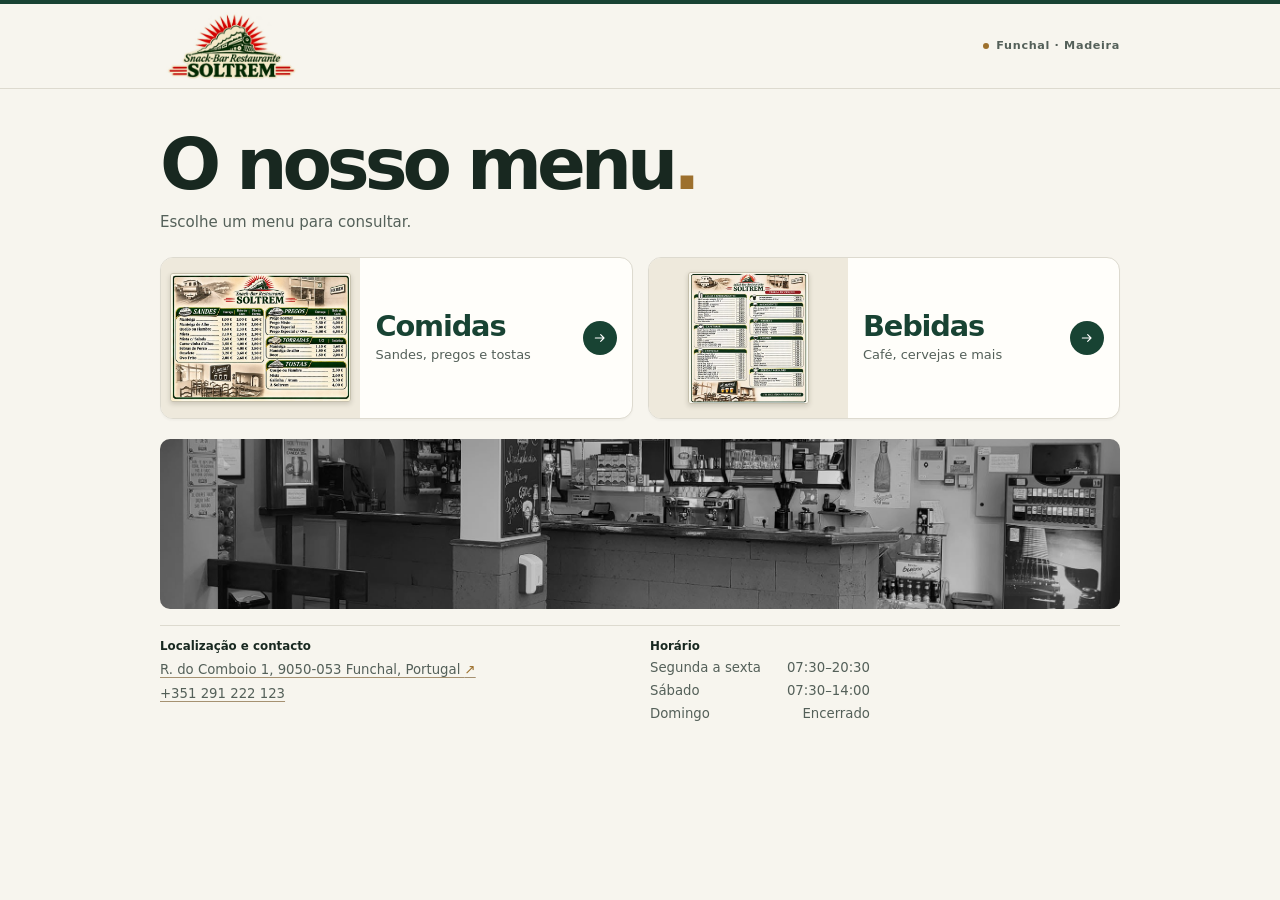
==== commit e5b43352: "Add files via upload" ====
--- a/index.html
+++ b/index.html
@@ -3,36 +3,78 @@
 <head>
   <meta charset="utf-8">
   <meta name="viewport" content="width=device-width, initial-scale=1">
-  <meta name="theme-color" content="#123c2b">
-  <meta name="description" content="Menus de Comidas e Bebidas do Snack-Bar Restaurante SOLTREM.">
-  <title>SOLTREM — Snack-Bar Restaurante</title>
+  <meta name="theme-color" content="#17362a">
+  <meta name="description" content="Menus de comidas e bebidas do Snack-Bar Restaurante SOLTREM, no Funchal.">
+  <title>Menus | SOLTREM</title>
   <link rel="stylesheet" href="styles.css">
+  <link rel="stylesheet" href="viewer.css">
+  <script src="menu.js" defer></script>
 </head>
 <body>
-  <main class="home-page">
-    <section class="welcome">
-      <svg class="hero-logo" viewBox="775 52 500 255" role="img" aria-labelledby="logo-title">
-        <title id="logo-title">Snack-Bar Restaurante SOLTREM</title>
-        <image href="assets/referencia-logo.png" width="2048" height="1040"></image>
-      </svg>
-      <p class="eyebrow">Snack-Bar Restaurante</p>
-      <h1>O nosso menu</h1>
-      <p class="intro">Escolhe o que queres consultar.</p>
+  <header class="masthead">
+    <div class="wrap masthead-inner">
+      <a class="brand" href="index.html" aria-label="SOLTREM, início">
+        <img src="assets/logotipo.jpg" alt="Snack-Bar Restaurante SOLTREM" width="690" height="352">
+      </a>
+      <span class="place"><span aria-hidden="true"></span> Funchal · Madeira</span>
+    </div>
+  </header>
+
+  <main>
+    <section class="wrap intro" aria-labelledby="menu-title">
+      <h1 id="menu-title">O nosso menu<span aria-hidden="true">.</span></h1>
+      <p>Escolhe um menu para consultar.</p>
     </section>
-    <nav class="menu-choices" aria-label="Escolher menu">
-      <a class="choice" href="comidas.html">
-        <span class="choice-index" aria-hidden="true">01</span>
-        <span><strong>Comidas</strong><small>Sandes, pregos, torradas e tostas</small></span>
-        <span class="arrow" aria-hidden="true">→</span>
+
+    <nav class="wrap choices" aria-label="Consultar os menus">
+      <a class="menu-card" href="assets/comidas.png" data-menu="Comidas">
+        <div class="menu-art">
+          <img src="assets/comidas-miniatura.jpg" alt="" width="622" height="440">
+        </div>
+        <div class="card-caption">
+          <div>
+            <span class="card-name">Comidas</span>
+            <span class="card-detail">Sandes, pregos e tostas</span>
+          </div>
+          <span class="card-arrow"><svg aria-hidden="true" viewBox="0 0 24 24"><path d="M5 12h13m-5-5 5 5-5 5"/></svg></span>
+        </div>
       </a>
-      <a class="choice" href="bebidas.html">
-        <span class="choice-index" aria-hidden="true">02</span>
-        <span><strong>Bebidas</strong><small>Cafetaria, cervejas e outras bebidas</small></span>
-        <span class="arrow" aria-hidden="true">→</span>
+      <a class="menu-card" href="assets/bebidas.png" data-menu="Bebidas">
+        <div class="menu-art">
+          <img src="assets/bebidas-miniatura.jpg" alt="" width="402" height="440">
+        </div>
+        <div class="card-caption">
+          <div>
+            <span class="card-name">Bebidas</span>
+            <span class="card-detail">Café, cervejas e mais</span>
+          </div>
+          <span class="card-arrow"><svg aria-hidden="true" viewBox="0 0 24 24"><path d="M5 12h13m-5-5 5 5-5 5"/></svg></span>
+        </div>
       </a>
     </nav>
+    <div class="wrap">
+      <figure class="venue-photo">
+        <img src="assets/balcao.jpg" alt="Balcão do SOLTREM no Funchal" width="2048" height="946" loading="lazy">
+      </figure>
+    </div>
   </main>
-  <footer><span>SOLTREM</span><span>Snack-Bar Restaurante</span></footer>
+
+  <footer class="wrap contact">
+    <div>
+      <p class="footer-title">Localização e contacto</p>
+      <address>
+        <a href="https://www.google.com/maps/search/?api=1&amp;query=R.%20do%20Comboio%201%2C%209050-053%20Funchal%2C%20Portugal">R. do Comboio 1, 9050-053 Funchal, Portugal <span aria-hidden="true">↗</span></a>
+        <a href="tel:+351291222123">+351 291 222 123</a>
+      </address>
+    </div>
+    <div>
+      <p class="footer-title">Horário</p>
+      <dl class="hours">
+        <div><dt>Segunda a sexta</dt><dd>07:30–20:30</dd></div>
+        <div><dt>Sábado</dt><dd>07:30–14:00</dd></div>
+        <div><dt>Domingo</dt><dd>Encerrado</dd></div>
+      </dl>
+    </div>
+  </footer>
 </body>
-</html>
-
+</html>
--- a/styles.css
+++ b/styles.css
@@ -1,64 +1,106 @@
 :root {
   color-scheme: light;
-  --green: #123c2b;
-  --green-deep: #0b2e20;
-  --cream: #f7f1df;
-  --paper: #fffdf7;
-  --ink: #18241d;
-  --muted: #6e756d;
-  --line: #d8d1bd;
-  font-family: Georgia, "Times New Roman", serif;
+  --paper: #f7f5ee;
+  --surface: #fffefa;
+  --ink: #182820;
+  --green: #184333;
+  --muted: #546059;
+  --gold: #9d702d;
+  --line: #dddacf;
+  --font: system-ui, -apple-system, BlinkMacSystemFont, "Segoe UI", sans-serif;
 }
-* { box-sizing: border-box; }
-body { display: flex; flex-direction: column; margin: 0; min-height: 100vh; color: var(--ink); background: var(--cream); }
+
+*, *::before, *::after { box-sizing: border-box; }
+body { margin: 0; background: var(--paper); color: var(--ink); font: 1rem/1.5 var(--font); }
+img { display: block; max-width: 100%; }
 a { color: inherit; }
-:focus-visible { outline: 3px solid #a47a27; outline-offset: 4px; }
-main { width: min(100% - 2rem, 920px); margin: 0 auto; }
-.home-page { padding-top: clamp(1.5rem, 5vw, 4rem); }
-.welcome { position: relative; padding: clamp(1.35rem, 4vw, 3rem) 1rem clamp(1.65rem, 4vw, 3rem); border: 1px solid var(--line); border-radius: 20px; background: var(--paper); text-align: center; }
-.hero-logo { display: block; width: min(100%, 390px); height: auto; margin: 0 auto .95rem; mix-blend-mode: multiply; }
-.eyebrow { display: flex; justify-content: center; align-items: center; gap: .65rem; margin: 0 0 .7rem; color: var(--green); text-transform: uppercase; font: 700 .7rem Arial, sans-serif; letter-spacing: .13em; }
-.eyebrow::before, .eyebrow::after { content: ""; width: 1.2rem; height: 1px; background: #a47a27; }
-h1 { margin: 0; color: var(--green-deep); font-size: clamp(2.2rem, 7vw, 4rem); line-height: 1.05; }
-.intro { margin: .65rem 0 0; color: var(--muted); font: 1rem/1.5 Arial, sans-serif; }
-.menu-choices { display: grid; grid-template-columns: repeat(2, minmax(0, 1fr)); gap: 1rem; padding: 1rem 0 3rem; }
-.choice { display: grid; grid-template-columns: auto 1fr auto; align-items: center; gap: .9rem; min-height: 112px; padding: clamp(1rem, 3vw, 1.4rem); border: 1px solid var(--green); border-radius: 14px; background: var(--green); color: var(--paper); text-decoration: none; transition: transform .18s ease, background-color .18s ease; }
-.choice:hover { transform: translateY(-2px); background: var(--green-deep); }
-.choice-index { padding: .35rem; border: 1px solid #e0c68580; border-radius: 5px; color: #f3d899; font: 700 .75rem Arial, sans-serif; }
-.choice strong { display: block; font-size: 1.55rem; }
-.choice small { display: block; margin-top: .3rem; color: #f1ebdc; font: .88rem/1.4 Arial, sans-serif; }
-.arrow { color: #f3d899; font: 1.3rem Arial, sans-serif; }
-.menu-page { padding-top: 2.4rem; padding-bottom: 3.5rem; }
-.comidas-page { width: min(100% - 1rem, 1160px); }
-.bebidas-page { width: min(100% - 1rem, 980px); }
-.menu-nav { display: flex; flex-wrap: wrap; align-items: center; gap: .35rem; margin-bottom: 1rem; font: 600 .9rem Arial, sans-serif; }
-.menu-nav a { display: inline-flex; align-items: center; min-height: 44px; padding: .55rem .75rem; border-radius: 999px; text-decoration: none; }
-.menu-nav a:hover { text-decoration: underline; }
-.menu-nav [aria-current="page"] { background: var(--green); color: var(--paper); }
-.page-heading { display: flex; flex-wrap: wrap; align-items: center; justify-content: space-between; gap: .75rem 1rem; margin-bottom: .8rem; }
-.page-heading h1 { font-size: clamp(2rem, 6vw, 3.25rem); }
-.back { color: var(--green); text-decoration: none; font: 600 .9rem Arial, sans-serif; white-space: nowrap; }
-.back:hover, .page-switch a:hover { text-decoration: underline; }
-.menu-image { margin: 0; overflow: hidden; border: 1px solid var(--line); border-radius: 12px; background: var(--paper); box-shadow: 0 12px 36px rgba(16,48,33,.1); }
-.menu-image img { display: block; width: 100%; height: auto; border-radius: 7px; }
-.menu-image.is-zoomed { overflow-x: auto; }
-.menu-image.is-zoomed img { width: max(100%, var(--original-width)); }
-.menu-tools { display: flex; flex-wrap: wrap; align-items: center; gap: .5rem 1rem; font: 600 .9rem Arial, sans-serif; color: var(--green); }
-.menu-tools a { display: inline-flex; align-items: center; min-height: 44px; }
-.menu-tools button { min-height: 44px; padding: .55rem .9rem; border: 1px solid var(--green); border-radius: 8px; background: var(--paper); color: inherit; font: inherit; cursor: pointer; }
-.menu-tools button[aria-pressed="true"] { background: var(--green); color: var(--paper); }
-.menu-zoom-hint { margin: 0 0 .75rem; color: var(--green); font: .9rem/1.4 Arial, sans-serif; }
-.page-switch { display: flex; justify-content: flex-end; padding-top: 1.15rem; }
-.page-switch a { color: var(--green); font: 700 1rem Arial, sans-serif; text-decoration: none; }
-footer { display: flex; justify-content: space-between; gap: 1rem; margin-top: auto; padding: 1.15rem clamp(1rem, 5vw, 4.5rem); border-top: 1px solid var(--line); color: var(--muted); font: .82rem Arial, sans-serif; }
-footer span:first-child { color: var(--green); font-weight: 800; letter-spacing: .08em; }
-@media (max-width: 560px) {
-  main { width: min(100% - 1.25rem, 920px); }
-  .menu-choices { grid-template-columns: 1fr; gap: .75rem; padding-bottom: 2.5rem; }
-  .choice { min-height: 86px; }
-  .menu-page { padding-top: 1.6rem; }
-  .page-heading { align-items: center; flex-wrap: wrap; }
-  footer { padding-inline: 1rem; }
+a:focus-visible { outline: 3px solid var(--gold); outline-offset: 4px; }
+.wrap { width: min(calc(100% - 36px), 960px); margin-inline: auto; }
+
+.masthead { border-top: 4px solid var(--green); border-bottom: 1px solid var(--line); }
+.masthead-inner { display: flex; align-items: center; justify-content: space-between; gap: 16px; min-height: 73px; }
+.brand { display: block; flex: 0 1 126px; }
+.brand img { width: 100%; height: auto; mix-blend-mode: multiply; }
+.place { display: flex; align-items: center; gap: 7px; color: var(--muted); font-size: .7rem; font-weight: 700; letter-spacing: .06em; }
+.place span { width: 6px; height: 6px; border-radius: 50%; background: var(--gold); }
+
+.intro { padding-block: 24px 17px; }
+h1 { margin: 0; font-size: clamp(2.35rem, 10vw, 4.5rem); font-weight: 780; line-height: 1.03; letter-spacing: -.07em; }
+h1 span { color: var(--gold); }
+.intro p { margin: 7px 0 0; color: var(--muted); font-size: .94rem; }
+
+.choices { display: grid; gap: 10px; }
+.menu-card {
+  display: grid;
+  grid-template-columns: minmax(0, .92fr) minmax(0, 1.25fr);
+  min-height: 128px;
+  overflow: hidden;
+  border: 1px solid var(--line);
+  border-radius: 13px;
+  background: var(--surface);
+  box-shadow: 0 2px 2px #29332707;
+  text-decoration: none;
+  transition: border-color .18s, box-shadow .18s;
 }
-@media (prefers-reduced-motion: reduce) { *, *::before, *::after { scroll-behavior: auto !important; transition: none !important; } }
-
+.menu-art {
+  display: flex;
+  align-items: center;
+  justify-content: center;
+  padding: 9px;
+  background: #eee9dc;
+}
+.menu-art img {
+  width: auto;
+  height: auto;
+  max-height: 104px;
+  border: 1px solid #5e583846;
+  border-radius: 3px;
+  box-shadow: 0 2px 5px #302c2230;
+}
+.card-caption { display: flex; align-items: center; justify-content: space-between; gap: 5px; padding: 10px 12px; }
+.card-name { display: block; color: var(--green); font-size: clamp(1.3rem, 6vw, 1.8rem); font-weight: 760; line-height: 1.05; letter-spacing: -.04em; }
+.card-detail { display: block; margin-top: 6px; color: var(--muted); font-size: .73rem; line-height: 1.3; }
+.card-arrow { display: grid; place-items: center; width: 29px; height: 29px; flex: 0 0 29px; border-radius: 50%; background: var(--green); color: white; }
+.card-arrow svg, .enlarge svg { width: 16px; fill: none; stroke: currentColor; stroke-width: 1.7; stroke-linecap: round; stroke-linejoin: round; }
+
+.venue-photo { height: clamp(85px, 24vw, 170px); margin: 16px 0 0; overflow: hidden; border-radius: 10px; background: #e9e6dc; }
+.venue-photo img { width: 100%; height: 100%; object-fit: cover; object-position: center 59%; filter: grayscale(1) brightness(.85); }
+.contact { display: grid; gap: 13px; margin-top: 16px; padding-block: 12px 21px; border-top: 1px solid var(--line); color: var(--muted); font-size: .83rem; }
+.footer-title { margin: 0 0 3px; color: var(--ink); font-size: .74rem; font-weight: 750; }
+.contact address { font-style: normal; }
+.contact a { display: block; width: fit-content; padding-block: 2px; text-decoration-color: #a59171; text-underline-offset: 3px; }
+.contact a span { color: var(--gold); }
+.hours { display: grid; gap: 3px; max-width: 220px; margin: 0; }
+.hours div { display: flex; justify-content: space-between; gap: 12px; }
+.hours dd { margin: 0; font-variant-numeric: tabular-nums; }
+
+.standalone { padding-bottom: 25px; }
+.menu-nav { display: flex; flex-wrap: wrap; gap: 8px; margin-block: 12px 22px; }
+.menu-nav a, .enlarge { padding: 10px 13px; border: 1px solid var(--line); border-radius: 7px; text-decoration: none; }
+.menu-nav [aria-current] { color: white; background: var(--green); }
+.enlarge { display: inline-flex; gap: 10px; align-items: center; margin-block: 12px; }
+.standalone-sheet { width: 100%; height: auto; border: 1px solid var(--line); border-radius: 8px; }
+
+@media (min-width: 680px) {
+  .wrap { width: min(calc(100% - 64px), 960px); }
+  .masthead-inner { min-height: 84px; }
+  .brand { flex-basis: 145px; }
+  .intro { padding-block: 38px 23px; }
+  .intro p { margin-top: 10px; }
+  .choices { grid-template-columns: repeat(2, minmax(0, 1fr)); gap: 15px; }
+  .menu-card { min-height: 162px; }
+  .menu-art img { max-height: 132px; }
+  .card-caption { padding: 15px; }
+  .card-detail { font-size: .81rem; }
+  .card-arrow { width: 34px; height: 34px; flex-basis: 34px; }
+  .venue-photo { margin-top: 20px; }
+  .contact { grid-template-columns: 1fr 1fr; gap: 20px; }
+}
+
+@media (hover: hover) {
+  .menu-card:hover { border-color: #9c9c85; box-shadow: 0 5px 15px #29332712; }
+  .contact a:hover { color: var(--ink); }
+}
+@media (prefers-reduced-motion: reduce) {
+  .menu-card { transition: none; }
+}
--- a/viewer.css
+++ b/viewer.css
@@ -0,0 +1,159 @@
+.menu-viewer {
+  position: fixed;
+  inset: 0;
+  width: min(58rem, calc(100% - 2rem));
+  height: min(56rem, calc(100% - 2rem));
+  max-width: none;
+  max-height: none;
+  margin: auto;
+  padding: 0;
+  overflow: hidden;
+  border: 1px solid #bda372;
+  border-radius: 14px;
+  background: #eee7d8;
+  color: #19372a;
+  box-shadow: 0 18px 64px rgb(0 0 0 / 35%);
+}
+
+.menu-viewer[open] {
+  display: flex;
+  flex-direction: column;
+}
+
+.menu-viewer::backdrop {
+  background: rgb(11 26 20 / 82%);
+}
+
+body:has(.menu-viewer[open]) {
+  overflow: hidden;
+}
+
+.menu-viewer-header,
+.menu-viewer-toolbar {
+  display: flex;
+  flex: none;
+  align-items: center;
+  justify-content: space-between;
+  gap: 0.75rem;
+  padding: 0.5rem 1rem;
+}
+
+.menu-viewer-header {
+  padding-top: max(0.5rem, env(safe-area-inset-top));
+  background: #19372a;
+  color: #fff9eb;
+}
+
+.menu-viewer-header h2 {
+  margin: 0;
+  color: inherit;
+  font: 700 1.55rem / 1.1 Georgia, serif;
+}
+
+.menu-viewer-toolbar {
+  border-bottom: 1px solid #ccbea2;
+  background: #fbf5e9;
+}
+
+.menu-viewer-switch {
+  display: inline-flex;
+  min-height: 44px;
+  align-items: center;
+  font-size: 0.82rem;
+  font-weight: 700;
+  line-height: 1.25;
+  text-underline-offset: 3px;
+}
+
+.menu-viewer-controls {
+  display: flex;
+  gap: 0.3rem;
+}
+
+.menu-viewer button {
+  display: inline-flex;
+  min-width: 44px;
+  min-height: 44px;
+  align-items: center;
+  justify-content: center;
+  gap: 0.4rem;
+  padding: 0 0.55rem;
+  border: 1px solid #ad9c78;
+  border-radius: 6px;
+  background: transparent;
+  color: inherit;
+  font: inherit;
+  font-weight: 700;
+  cursor: pointer;
+  touch-action: manipulation;
+}
+
+.menu-viewer button:focus-visible,
+.menu-viewer-stage:focus-visible {
+  outline: 3px solid #9e6824;
+  outline-offset: -3px;
+}
+
+.menu-viewer button[aria-disabled="true"] {
+  opacity: 0.5;
+  cursor: default;
+}
+
+.menu-viewer-close {
+  font-size: 0.85rem;
+}
+
+.menu-viewer-close span {
+  font-size: 1.35rem;
+  line-height: 1;
+}
+
+.menu-viewer-controls button {
+  font-size: 1.2rem;
+}
+
+.menu-viewer-controls button[data-zoom="reset"] {
+  min-width: 54px;
+  font-size: 0.8rem;
+  font-variant-numeric: tabular-nums;
+}
+
+.menu-viewer-stage {
+  min-height: 0;
+  flex: 1;
+  overflow: auto;
+  overscroll-behavior: contain;
+}
+
+.menu-viewer-image {
+  display: block;
+  width: var(--menu-viewer-width, 100%);
+  max-width: none;
+  height: auto;
+}
+
+.menu-viewer-image[hidden] {
+  display: none;
+}
+
+.menu-viewer-error {
+  margin: 1rem;
+}
+
+@media (max-width: 40rem) {
+  .menu-viewer {
+    width: 100%;
+    height: 100%;
+    border: 0;
+    border-radius: 0;
+  }
+
+  .menu-viewer-header,
+  .menu-viewer-toolbar {
+    padding-inline: 0.75rem;
+  }
+
+  .menu-viewer-stage {
+    padding-bottom: env(safe-area-inset-bottom);
+  }
+}
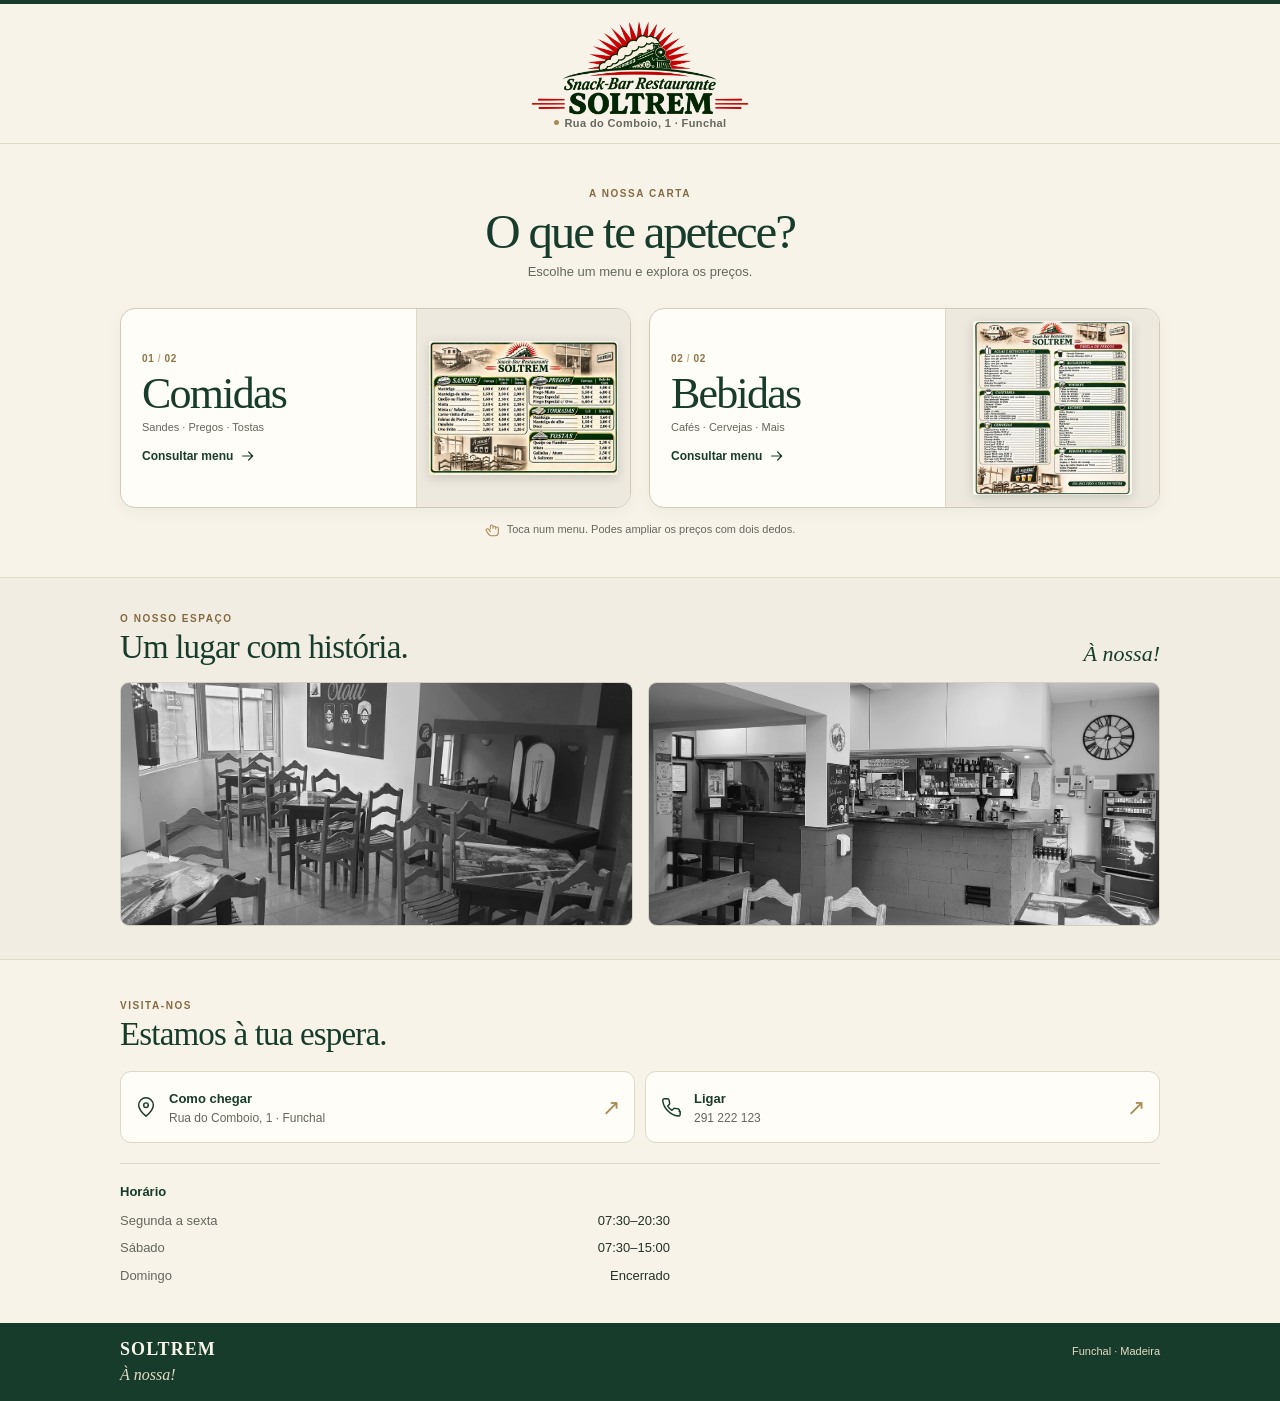
==== commit d983b3ef: "v2" ====
--- a/index.html
+++ b/index.html
@@ -2,79 +2,89 @@
 <html lang="pt-PT">
 <head>
   <meta charset="utf-8">
-  <meta name="viewport" content="width=device-width, initial-scale=1">
-  <meta name="theme-color" content="#17362a">
-  <meta name="description" content="Menus de comidas e bebidas do Snack-Bar Restaurante SOLTREM, no Funchal.">
-  <title>Menus | SOLTREM</title>
+  <meta name="viewport" content="width=device-width, initial-scale=1, viewport-fit=cover">
+  <meta name="theme-color" content="#f7f3e9">
+  <meta name="description" content="Consulte a carta de comidas e bebidas do Snack-Bar Restaurante SOLTREM, na Rua do Comboio, Funchal.">
+  <title>SOLTREM | Comidas e Bebidas</title>
+  <link rel="icon" href="assets/favicon.svg" type="image/svg+xml">
+  <link rel="preload" href="assets/logo.webp" as="image" type="image/webp">
   <link rel="stylesheet" href="styles.css">
   <link rel="stylesheet" href="viewer.css">
   <script src="menu.js" defer></script>
 </head>
 <body>
-  <header class="masthead">
-    <div class="wrap masthead-inner">
-      <a class="brand" href="index.html" aria-label="SOLTREM, início">
-        <img src="assets/logotipo.jpg" alt="Snack-Bar Restaurante SOLTREM" width="690" height="352">
+  <a class="skip-link" href="#menus">Ir para os menus</a>
+  <header class="site-header">
+    <div class="container header-content">
+      <a class="brand" href="index.html" aria-label="SOLTREM — página inicial">
+        <img src="assets/logo.webp" alt="Snack-Bar Restaurante SOLTREM, logótipo do comboio" width="806" height="350" fetchpriority="high">
       </a>
-      <span class="place"><span aria-hidden="true"></span> Funchal · Madeira</span>
+      <p class="location"><span class="location-mark" aria-hidden="true"></span>Rua do Comboio, 1 · Funchal</p>
     </div>
   </header>
 
   <main>
-    <section class="wrap intro" aria-labelledby="menu-title">
-      <h1 id="menu-title">O nosso menu<span aria-hidden="true">.</span></h1>
-      <p>Escolhe um menu para consultar.</p>
+    <section class="container menus-section" id="menus" aria-labelledby="menus-heading">
+      <div class="lead">
+        <p class="eyebrow">A NOSSA CARTA</p>
+        <h1 id="menus-heading">O que te apetece?</h1>
+        <p>Escolhe um menu e explora os preços.</p>
+      </div>
+      <nav class="menu-grid" aria-label="Escolher menu do SOLTREM">
+        <a class="menu-card" href="comidas.html" data-menu="comidas" aria-label="Abrir o menu de comidas">
+          <div class="menu-card-content">
+            <span class="menu-index">01 <span>/</span> 02</span>
+            <h2>Comidas</h2>
+            <p>Sandes · Pregos · Tostas</p>
+            <span class="menu-link">Consultar menu <svg viewBox="0 0 24 24" aria-hidden="true"><path d="M4 12h15m-6-6 6 6-6 6"/></svg></span>
+          </div>
+          <div class="menu-preview"><img src="assets/comidas-preview.webp" alt="" width="560" height="396" decoding="async"></div>
+        </a>
+        <a class="menu-card" href="bebidas.html" data-menu="bebidas" aria-label="Abrir o menu de bebidas">
+          <div class="menu-card-content">
+            <span class="menu-index">02 <span>/</span> 02</span>
+            <h2>Bebidas</h2>
+            <p>Cafés · Cervejas · Mais</p>
+            <span class="menu-link">Consultar menu <svg viewBox="0 0 24 24" aria-hidden="true"><path d="M4 12h15m-6-6 6 6-6 6"/></svg></span>
+          </div>
+          <div class="menu-preview portrait"><img src="assets/bebidas-preview.webp" alt="" width="448" height="490" decoding="async"></div>
+        </a>
+      </nav>
+      <p class="touch-hint"><svg viewBox="0 0 24 24" aria-hidden="true"><path d="M8 12V8a2 2 0 1 1 4 0v3m0-1a2 2 0 0 1 4 0v2m0-1a2 2 0 0 1 4 0v6c0 2.8-2.2 5-5 5H9.5a5 5 0 0 1-4.2-2.3L2 14.6a2 2 0 0 1 3.4-2.1L8 16"/></svg>Toca num menu. Podes ampliar os preços com dois dedos.</p>
     </section>
 
-    <nav class="wrap choices" aria-label="Consultar os menus">
-      <a class="menu-card" href="assets/comidas.png" data-menu="Comidas">
-        <div class="menu-art">
-          <img src="assets/comidas-miniatura.jpg" alt="" width="622" height="440">
+    <section class="venue-section" aria-labelledby="venue-heading">
+      <div class="container venue-inner">
+        <div class="venue-heading">
+          <div><p class="eyebrow">O NOSSO ESPAÇO</p><h2 id="venue-heading">Um lugar com história.</h2></div>
+          <span class="venue-toast">À nossa!</span>
         </div>
-        <div class="card-caption">
-          <div>
-            <span class="card-name">Comidas</span>
-            <span class="card-detail">Sandes, pregos e tostas</span>
-          </div>
-          <span class="card-arrow"><svg aria-hidden="true" viewBox="0 0 24 24"><path d="M5 12h13m-5-5 5 5-5 5"/></svg></span>
+        <div class="venue-photos">
+          <figure><img src="assets/sala.webp" alt="Mesas de vidro e cadeiras de madeira do SOLTREM" width="1280" height="720" loading="lazy" decoding="async"></figure>
+          <figure><img src="assets/balcao.webp" alt="Balcão original do SOLTREM" width="1280" height="591" loading="lazy" decoding="async"></figure>
         </div>
-      </a>
-      <a class="menu-card" href="assets/bebidas.png" data-menu="Bebidas">
-        <div class="menu-art">
-          <img src="assets/bebidas-miniatura.jpg" alt="" width="402" height="440">
-        </div>
-        <div class="card-caption">
-          <div>
-            <span class="card-name">Bebidas</span>
-            <span class="card-detail">Café, cervejas e mais</span>
-          </div>
-          <span class="card-arrow"><svg aria-hidden="true" viewBox="0 0 24 24"><path d="M5 12h13m-5-5 5 5-5 5"/></svg></span>
-        </div>
-      </a>
-    </nav>
-    <div class="wrap">
-      <figure class="venue-photo">
-        <img src="assets/balcao.jpg" alt="Balcão do SOLTREM no Funchal" width="2048" height="946" loading="lazy">
-      </figure>
-    </div>
+      </div>
+    </section>
+
+    <section class="container visit-section" aria-labelledby="visit-heading">
+      <div class="visit-heading"><p class="eyebrow">VISITA-NOS</p><h2 id="visit-heading">Estamos à tua espera.</h2></div>
+      <div class="quick-links">
+        <a href="https://www.google.com/maps/search/?api=1&amp;query=R.%20do%20Comboio%201%2C%209050-053%20Funchal%2C%20Portugal" target="_blank" rel="noopener noreferrer">
+          <svg viewBox="0 0 24 24" aria-hidden="true"><path d="M20 10c0 5-8 12-8 12S4 15 4 10a8 8 0 1 1 16 0Z"/><circle cx="12" cy="10" r="2.5"/></svg>
+          <span><strong>Como chegar</strong><small>Rua do Comboio, 1 · Funchal</small></span><span class="chevron" aria-hidden="true">↗</span>
+        </a>
+        <a href="tel:+351291222123">
+          <svg viewBox="0 0 24 24" aria-hidden="true"><path d="M22 16.9v3a2 2 0 0 1-2.2 2A19.9 19.9 0 0 1 3 5.2 2 2 0 0 1 5 3h3a2 2 0 0 1 2 1.7l.5 3a2 2 0 0 1-.6 1.8L8.4 11A16 16 0 0 0 13 15.6l1.5-1.5a2 2 0 0 1 1.8-.6l3 .5a2 2 0 0 1 1.7 2.9Z"/></svg>
+          <span><strong>Ligar</strong><small>291 222 123</small></span><span class="chevron" aria-hidden="true">↗</span>
+        </a>
+      </div>
+      <div class="opening-hours" aria-labelledby="hours-heading"><h3 id="hours-heading">Horário</h3><dl>
+        <div><dt>Segunda a sexta</dt><dd>07:30–20:30</dd></div>
+        <div><dt>Sábado</dt><dd>07:30–15:00</dd></div>
+        <div><dt>Domingo</dt><dd>Encerrado</dd></div>
+      </dl></div>
+    </section>
   </main>
-
-  <footer class="wrap contact">
-    <div>
-      <p class="footer-title">Localização e contacto</p>
-      <address>
-        <a href="https://www.google.com/maps/search/?api=1&amp;query=R.%20do%20Comboio%201%2C%209050-053%20Funchal%2C%20Portugal">R. do Comboio 1, 9050-053 Funchal, Portugal <span aria-hidden="true">↗</span></a>
-        <a href="tel:+351291222123">+351 291 222 123</a>
-      </address>
-    </div>
-    <div>
-      <p class="footer-title">Horário</p>
-      <dl class="hours">
-        <div><dt>Segunda a sexta</dt><dd>07:30–20:30</dd></div>
-        <div><dt>Sábado</dt><dd>07:30–14:00</dd></div>
-        <div><dt>Domingo</dt><dd>Encerrado</dd></div>
-      </dl>
-    </div>
-  </footer>
+  <footer class="site-footer"><div class="container"><strong>SOLTREM</strong><span>Funchal · Madeira</span><p>À nossa!</p></div></footer>
 </body>
 </html>
--- a/styles.css
+++ b/styles.css
@@ -1,106 +1,139 @@
 :root {
   color-scheme: light;
-  --paper: #f7f5ee;
-  --surface: #fffefa;
-  --ink: #182820;
-  --green: #184333;
-  --muted: #546059;
-  --gold: #9d702d;
-  --line: #dddacf;
-  --font: system-ui, -apple-system, BlinkMacSystemFont, "Segoe UI", sans-serif;
+  --paper: #f7f3e9;
+  --white: #fffdf7;
+  --forest: #173c2b;
+  --forest-deep: #0d2b1c;
+  --ink: #243128;
+  --muted: #65675e;
+  --gold: #ab8a52;
+  --border: #ded8c9;
+  --serif: Georgia, "Times New Roman", serif;
+  --sans: -apple-system, BlinkMacSystemFont, "Segoe UI", Helvetica, Arial, sans-serif;
 }
-
 *, *::before, *::after { box-sizing: border-box; }
-body { margin: 0; background: var(--paper); color: var(--ink); font: 1rem/1.5 var(--font); }
+html { scroll-behavior: smooth; }
+body { margin: 0; min-width: 290px; background: var(--paper); color: var(--ink); font: 400 16px/1.5 var(--sans); -webkit-font-smoothing: antialiased; }
 img { display: block; max-width: 100%; }
+button, input { font: inherit; }
 a { color: inherit; }
-a:focus-visible { outline: 3px solid var(--gold); outline-offset: 4px; }
-.wrap { width: min(calc(100% - 36px), 960px); margin-inline: auto; }
-
-.masthead { border-top: 4px solid var(--green); border-bottom: 1px solid var(--line); }
-.masthead-inner { display: flex; align-items: center; justify-content: space-between; gap: 16px; min-height: 73px; }
-.brand { display: block; flex: 0 1 126px; }
-.brand img { width: 100%; height: auto; mix-blend-mode: multiply; }
-.place { display: flex; align-items: center; gap: 7px; color: var(--muted); font-size: .7rem; font-weight: 700; letter-spacing: .06em; }
-.place span { width: 6px; height: 6px; border-radius: 50%; background: var(--gold); }
-
-.intro { padding-block: 24px 17px; }
-h1 { margin: 0; font-size: clamp(2.35rem, 10vw, 4.5rem); font-weight: 780; line-height: 1.03; letter-spacing: -.07em; }
-h1 span { color: var(--gold); }
-.intro p { margin: 7px 0 0; color: var(--muted); font-size: .94rem; }
-
-.choices { display: grid; gap: 10px; }
-.menu-card {
-  display: grid;
-  grid-template-columns: minmax(0, .92fr) minmax(0, 1.25fr);
-  min-height: 128px;
-  overflow: hidden;
-  border: 1px solid var(--line);
-  border-radius: 13px;
-  background: var(--surface);
-  box-shadow: 0 2px 2px #29332707;
-  text-decoration: none;
-  transition: border-color .18s, box-shadow .18s;
+a:focus-visible, button:focus-visible { outline: 3px solid var(--gold); outline-offset: 3px; }
+.container { width: min(calc(100% - 32px), 1040px); margin-inline: auto; }
+.skip-link { position: fixed; z-index: 999; top: -100px; left: 10px; padding: 12px; background: var(--white); border: 2px solid var(--forest); }
+.skip-link:focus { top: 10px; }
+.site-header { border-top: 4px solid var(--forest); border-bottom: 1px solid var(--border); background: var(--paper); }
+.header-content { display: flex; flex-direction: column; align-items: center; padding-block: 10px 9px; gap: 0; }
+.brand { display: block; width: 182px; max-width: 60vw; }
+.brand img { width: 100%; height: auto; object-fit: contain; }
+.location { display: flex; align-items: center; gap: 6px; margin: -1px 0 0; text-align: center; font-size: 10px; font-weight: 650; letter-spacing: .035em; color: var(--muted); }
+.location-mark { width: 5px; height: 5px; border-radius: 50%; background: var(--gold); }
+.menus-section { padding-block: 22px 28px; }
+.lead { margin: 0 0 18px; }
+.eyebrow { margin: 0; font-size: 10px; font-weight: 800; letter-spacing: .155em; color: #856a41; }
+.lead h1 { margin: 4px 0 4px; color: var(--forest); font: 400 clamp(31px, 8.5vw, 49px)/1.09 var(--serif); letter-spacing: -.045em; }
+.lead > p:last-child { margin: 0; color: var(--muted); font-size: 13px; }
+.menu-grid { display: grid; grid-template-columns: minmax(0, 1fr); gap: 12px; }
+.menu-card { display: grid; grid-template-columns: minmax(0, 1.16fr) minmax(0, .84fr); min-height: 160px; border: 1px solid #d2c9b8; border-radius: 15px; overflow: hidden; background: var(--white); text-decoration: none; box-shadow: 0 5px 16px rgba(27, 45, 29, .045); transition: transform .22s ease, border-color .22s ease, box-shadow .22s ease; }
+.menu-card-content { display: flex; flex-direction: column; min-width: 0; padding: 15px 6px 15px 17px; justify-content: center; align-items: flex-start; }
+.menu-index { color: #907345; font-size: 10px; font-weight: 700; letter-spacing: .06em; }
+.menu-index span { color: #c5b18d; }
+.menu-card h2 { margin: 4px 0 3px; color: var(--forest); font: 400 clamp(30px, 8.6vw, 44px)/1.08 var(--serif); letter-spacing: -.04em; }
+.menu-card-content > p { margin: 0; max-width: 200px; color: var(--muted); font-size: 11px; line-height: 1.3; }
+.menu-link { display: inline-flex; align-items: center; gap: 7px; margin-top: 13px; font-size: 12px; font-weight: 800; color: var(--forest); }
+.menu-link svg { width: 16px; height: 16px; fill: none; stroke: currentColor; stroke-width: 1.8; stroke-linecap: round; stroke-linejoin: round; transition: transform .22s ease; }
+.menu-preview { display: flex; justify-content: center; align-items: center; min-width: 0; min-height: 0; padding: 12px; overflow: hidden; border-left: 1px solid var(--border); background: #ede9df; }
+.menu-preview img { max-height: 145px; height: auto; width: 100%; object-fit: contain; border-radius: 3px; box-shadow: 0 3px 11px #27291e2a; }
+.menu-preview.portrait img { width: auto; height: 144px; max-width: 100%; }
+.touch-hint { display: flex; gap: 6px; justify-content: center; align-items: center; margin: 13px 0 0; font-size: 11px; color: var(--muted); text-align: center; }
+.touch-hint svg { width: 16px; height: 16px; flex: 0 0 16px; fill: none; stroke: var(--gold); stroke-width: 1.6; stroke-linecap: round; stroke-linejoin: round; }
+.venue-section { border-top: 1px solid var(--border); border-bottom: 1px solid var(--border); background: #f1ede3; }
+.venue-inner { padding-block: 23px 25px; }
+.venue-heading { display: flex; align-items: end; justify-content: space-between; gap: 10px; margin-bottom: 15px; }
+.venue-heading h2, .visit-heading h2 { margin: 3px 0 0; font: 400 clamp(24px, 6vw, 33px)/1.15 var(--serif); letter-spacing: -.025em; color: var(--forest); }
+.venue-toast { color: var(--forest); font: italic 22px var(--serif); white-space: nowrap; }
+.venue-photos { display: grid; grid-template-columns: 1fr 1fr; gap: 9px; }
+.venue-photos figure { margin: 0; border: 1px solid #d3cfc5; border-radius: 9px; overflow: hidden; aspect-ratio: 1.24; background: #ddd9ce; }
+.venue-photos img { width: 100%; height: 100%; object-fit: cover; filter: grayscale(1) contrast(.92); transition: transform .35s ease; }
+.venue-photos figure:first-child img { object-position: 48% 50%; }
+.venue-photos figure:last-child img { object-position: 57% 50%; }
+.visit-section { padding-block: 30px 32px; }
+.visit-heading { margin-bottom: 17px; }
+.quick-links { display: grid; gap: 10px; }
+.quick-links > a { min-height: 72px; display: flex; gap: 12px; align-items: center; border: 1px solid var(--border); border-radius: 11px; padding: 12px 14px; background: var(--white); text-decoration: none; transition: border-color .2s ease, transform .2s ease; }
+.quick-links svg { flex: 0 0 22px; width: 22px; height: 22px; fill: none; stroke: var(--forest); stroke-width: 1.6; stroke-linecap: round; stroke-linejoin: round; }
+.quick-links a > span:nth-of-type(1) { display: grid; gap: 1px; min-width: 0; }
+.quick-links strong { color: var(--forest); font-size: 13px; }
+.quick-links small { color: var(--muted); font-size: 12px; line-height: 1.35; }
+.quick-links .chevron { margin-left: auto; font-size: 22px; color: var(--gold); }
+.opening-hours { margin-top: 20px; padding: 18px 0 0; border-top: 1px solid var(--border); }
+.opening-hours h3 { margin: 0 0 9px; font-size: 13px; font-weight: 800; color: var(--forest); }
+.opening-hours dl { display: grid; gap: 8px; max-width: 550px; margin: 0; }
+.opening-hours dl div { display: flex; justify-content: space-between; gap: 12px; font-size: 13px; }
+.opening-hours dt { color: var(--muted); }
+.opening-hours dd { margin: 0; color: var(--ink); text-align: right; white-space: nowrap; font-variant-numeric: tabular-nums; }
+.site-footer { background: var(--forest); color: #f9f5ea; }
+.site-footer .container { display: flex; flex-wrap: wrap; align-items: baseline; gap: 6px 12px; justify-content: space-between; padding-block: 17px max(17px, env(safe-area-inset-bottom)); }
+.site-footer strong { font: 700 18px/1.1 var(--serif); letter-spacing: .06em; }
+.site-footer span { font-size: 11px; color: #e3dac6; }
+.site-footer p { flex-basis: 100%; margin: 0; color: #e3dac6; font: italic 16px/1.1 var(--serif); }
+.site-footer a { font-size: 12px; color: white; text-decoration-color: #bca87d; }
+/* Pages remain useful with JavaScript disabled. */
+.detail-page { padding-bottom: 26px; }
+.page-nav { display: flex; justify-content: center; gap: 6px; padding-block: 14px; }
+.page-nav a { min-height: 44px; display: inline-flex; align-items: center; border: 1px solid transparent; border-radius: 25px; padding: 7px 16px; text-decoration: none; font-size: 13px; font-weight: 700; color: var(--forest); }
+.page-nav a[aria-current="page"] { background: var(--forest); color: white; }
+.detail-heading { display: flex; justify-content: space-between; align-items: end; gap: 12px; margin: 14px 0 18px; }
+.detail-heading h1 { margin: 3px 0 0; color: var(--forest); font: 400 39px/1.1 var(--serif); }
+.zoom-link { min-height: 44px; display: inline-flex; align-items: center; gap: 7px; padding: 9px 13px; background: var(--forest); color: white; border-radius: 7px; text-decoration: none; white-space: nowrap; font-size: 12px; font-weight: 700; }
+.zoom-link svg { width: 16px; height: 16px; fill: none; stroke: currentColor; stroke-width: 1.8; stroke-linecap: round; }
+.menu-poster { display: block; overflow: hidden; max-width: 960px; margin-inline: auto; border: 1px solid var(--border); border-radius: 9px; background: white; }
+.menu-poster img { width: 100%; height: auto; }
+.menu-poster.portrait { max-width: 760px; }
+.detail-tip { margin: 13px 0 0; text-align: center; color: var(--muted); font-size: 12px; }
+@media (min-width: 680px) {
+  .container { width: min(calc(100% - 56px), 1040px); }
+  .header-content { padding-block: 16px 12px; }
+  .brand { width: 220px; }
+  .location { font-size: 11px; }
+  .menus-section { padding-block: 42px 40px; }
+  .lead { text-align: center; margin-bottom: 26px; }
+  .menu-grid { grid-template-columns: repeat(2, minmax(0, 1fr)); gap: 18px; }
+  .menu-card { min-height: 190px; }
+  .menu-card-content { padding: 21px; }
+  .menu-preview img { max-height: 176px; }
+  .menu-preview.portrait img { height: 174px; }
+  .venue-inner { padding-block: 33px; }
+  .venue-photos { gap: 15px; }
+  .venue-photos figure { aspect-ratio: 2.1; }
+  .visit-section { padding-block: 38px; }
+  .quick-links { grid-template-columns: 1fr 1fr; }
 }
-.menu-art {
-  display: flex;
-  align-items: center;
-  justify-content: center;
-  padding: 9px;
-  background: #eee9dc;
+@media (max-width: 350px) {
+  .container { width: calc(100% - 24px); }
+  .brand { width: 166px; }
+  .menus-section { padding-top: 18px; }
+  .lead h1 { font-size: 30px; }
+  .menu-card { grid-template-columns: 59% 41%; min-height: 150px; }
+  .menu-card-content { padding: 12px 4px 12px 12px; }
+  .menu-card h2 { font-size: 28px; }
+  .menu-card-content > p { font-size: 10px; }
+  .menu-preview { padding: 7px; }
+  .menu-link { font-size: 11px; }
+  .venue-toast { font-size: 17px; }
 }
-.menu-art img {
-  width: auto;
-  height: auto;
-  max-height: 104px;
-  border: 1px solid #5e583846;
-  border-radius: 3px;
-  box-shadow: 0 2px 5px #302c2230;
+@media (hover: hover) {
+  .menu-card:hover { transform: translateY(-3px); border-color: var(--gold); box-shadow: 0 12px 24px rgba(27,45,29,.1); }
+  .menu-card:hover .menu-link svg { transform: translateX(4px); }
+  .quick-links > a:hover { border-color: var(--gold); transform: translateY(-1px); }
+  .venue-photos figure:hover img { transform: scale(1.035); }
 }
-.card-caption { display: flex; align-items: center; justify-content: space-between; gap: 5px; padding: 10px 12px; }
-.card-name { display: block; color: var(--green); font-size: clamp(1.3rem, 6vw, 1.8rem); font-weight: 760; line-height: 1.05; letter-spacing: -.04em; }
-.card-detail { display: block; margin-top: 6px; color: var(--muted); font-size: .73rem; line-height: 1.3; }
-.card-arrow { display: grid; place-items: center; width: 29px; height: 29px; flex: 0 0 29px; border-radius: 50%; background: var(--green); color: white; }
-.card-arrow svg, .enlarge svg { width: 16px; fill: none; stroke: currentColor; stroke-width: 1.7; stroke-linecap: round; stroke-linejoin: round; }
-
-.venue-photo { height: clamp(85px, 24vw, 170px); margin: 16px 0 0; overflow: hidden; border-radius: 10px; background: #e9e6dc; }
-.venue-photo img { width: 100%; height: 100%; object-fit: cover; object-position: center 59%; filter: grayscale(1) brightness(.85); }
-.contact { display: grid; gap: 13px; margin-top: 16px; padding-block: 12px 21px; border-top: 1px solid var(--line); color: var(--muted); font-size: .83rem; }
-.footer-title { margin: 0 0 3px; color: var(--ink); font-size: .74rem; font-weight: 750; }
-.contact address { font-style: normal; }
-.contact a { display: block; width: fit-content; padding-block: 2px; text-decoration-color: #a59171; text-underline-offset: 3px; }
-.contact a span { color: var(--gold); }
-.hours { display: grid; gap: 3px; max-width: 220px; margin: 0; }
-.hours div { display: flex; justify-content: space-between; gap: 12px; }
-.hours dd { margin: 0; font-variant-numeric: tabular-nums; }
-
-.standalone { padding-bottom: 25px; }
-.menu-nav { display: flex; flex-wrap: wrap; gap: 8px; margin-block: 12px 22px; }
-.menu-nav a, .enlarge { padding: 10px 13px; border: 1px solid var(--line); border-radius: 7px; text-decoration: none; }
-.menu-nav [aria-current] { color: white; background: var(--green); }
-.enlarge { display: inline-flex; gap: 10px; align-items: center; margin-block: 12px; }
-.standalone-sheet { width: 100%; height: auto; border: 1px solid var(--line); border-radius: 8px; }
-
-@media (min-width: 680px) {
-  .wrap { width: min(calc(100% - 64px), 960px); }
-  .masthead-inner { min-height: 84px; }
-  .brand { flex-basis: 145px; }
-  .intro { padding-block: 38px 23px; }
-  .intro p { margin-top: 10px; }
-  .choices { grid-template-columns: repeat(2, minmax(0, 1fr)); gap: 15px; }
-  .menu-card { min-height: 162px; }
-  .menu-art img { max-height: 132px; }
-  .card-caption { padding: 15px; }
-  .card-detail { font-size: .81rem; }
-  .card-arrow { width: 34px; height: 34px; flex-basis: 34px; }
-  .venue-photo { margin-top: 20px; }
-  .contact { grid-template-columns: 1fr 1fr; gap: 20px; }
-}
-
-@media (hover: hover) {
-  .menu-card:hover { border-color: #9c9c85; box-shadow: 0 5px 15px #29332712; }
-  .contact a:hover { color: var(--ink); }
+.menu-card:active { transform: scale(.985); }
+@media (prefers-reduced-motion: no-preference) {
+  @keyframes appear { from { opacity: 0; transform: translateY(9px); } to { opacity: 1; transform: translateY(0); } }
+  .lead { animation: appear .35s ease both; }
+  .menu-card:nth-child(1) { animation: appear .38s .07s ease both; }
+  .menu-card:nth-child(2) { animation: appear .38s .13s ease both; }
 }
 @media (prefers-reduced-motion: reduce) {
-  .menu-card { transition: none; }
+  *, *::before, *::after { scroll-behavior: auto !important; animation-duration: 0s !important; transition-duration: 0s !important; }
 }
--- a/viewer.css
+++ b/viewer.css
@@ -1,159 +1,47 @@
-.menu-viewer {
-  position: fixed;
-  inset: 0;
-  width: min(58rem, calc(100% - 2rem));
-  height: min(56rem, calc(100% - 2rem));
-  max-width: none;
-  max-height: none;
-  margin: auto;
-  padding: 0;
-  overflow: hidden;
-  border: 1px solid #bda372;
-  border-radius: 14px;
-  background: #eee7d8;
-  color: #19372a;
-  box-shadow: 0 18px 64px rgb(0 0 0 / 35%);
+.menu-viewer { position: fixed; inset: 0; width: min(980px, calc(100% - 30px)); height: min(94dvh, 930px); max-width: none; max-height: none; margin: auto; padding: 0; overflow: hidden; border: 1px solid var(--border); border-radius: 12px; background: var(--paper); color: var(--ink); box-shadow: 0 30px 80px #05191166; }
+.menu-viewer[open] { display: flex; flex-direction: column; }
+.menu-viewer::backdrop { background: #0b251dd9; }
+body:has(.menu-viewer[open]) { overflow: hidden; }
+.viewer-top { display: grid; grid-template-columns: minmax(0, 1fr) auto; align-items: center; gap: 12px; flex: 0 0 auto; background: var(--forest); color: #fffdf6; padding: 10px 15px; padding-top: max(10px, env(safe-area-inset-top)); min-height: 67px; }
+.viewer-brand { min-width: 0; }
+.viewer-brand small { display: block; font-size: 10px; font-weight: 750; letter-spacing: .13em; color: #d7cfb7; }
+.viewer-brand h2 { margin: 1px 0 0; color: white; font: 400 24px/1.1 var(--serif); }
+.viewer-close { display: inline-flex; justify-content: center; align-items: center; flex: 0 0 auto; gap: 7px; min-height: 44px; min-width: 86px; border: 1px solid #e9e2d37a; border-radius: 8px; padding: 8px 10px; background: #ffffff12; color: white; font-size: 13px; font-weight: 700; cursor: pointer; }
+.viewer-close svg { height: 18px; width: 18px; fill: none; stroke: currentColor; stroke-width: 2; stroke-linecap: round; }
+.viewer-tabs { flex: 0 0 auto; display: grid; grid-template-columns: 1fr 1fr; gap: 5px; padding: 7px 9px; background: var(--white); border-bottom: 1px solid var(--border); }
+.viewer-tab { min-height: 44px; border: 0; border-radius: 7px; background: transparent; color: var(--forest); font-size: 14px; font-weight: 750; cursor: pointer; }
+.viewer-tab[aria-pressed="true"] { background: var(--forest); color: white; }
+.viewer-canvas { flex: 1 1 auto; min-height: 0; width: 100%; overflow: auto; overscroll-behavior: contain; background: #e8e4d9; scrollbar-color: #b4a88f transparent; touch-action: pan-x pan-y; }
+.viewer-canvas img { width: var(--image-scale, 100%); max-width: none; height: auto; display: block; user-select: none; -webkit-user-drag: none; }
+.viewer-canvas img[hidden] { display: none; }
+.viewer-loading { color: var(--muted); text-align: center; padding: 25px 12px; font-size: 13px; }
+.viewer-loading[hidden], .viewer-error[hidden] { display: none; }
+.viewer-error { color: var(--ink); text-align: center; padding: 28px 14px; font-size: 13px; }
+.viewer-error a { display: block; margin-top: 8px; color: var(--forest); }
+.viewer-bottom { flex: 0 0 auto; display: grid; grid-template-columns: minmax(0, 1fr) auto; align-items: center; gap: 8px; min-height: 61px; border-top: 1px solid var(--border); background: var(--white); padding: 8px 12px; padding-bottom: max(8px, env(safe-area-inset-bottom)); }
+.viewer-tip { display: grid; gap: 0; min-width: 0; font-size: 12px; color: var(--muted); line-height: 1.3; }
+.viewer-tip a { width: fit-content; margin-top: 3px; font-size: 11px; font-weight: 700; text-decoration-color: var(--gold); color: var(--forest); }
+.viewer-zoom { display: flex; align-items: center; gap: 5px; }
+.viewer-zoom button { min-width: 42px; min-height: 44px; border: 1px solid #ccc3ae; border-radius: 7px; padding: 2px 7px; background: var(--paper); color: var(--forest); font-size: 23px; line-height: 1; font-weight: 500; cursor: pointer; }
+.viewer-zoom button[data-action="reset"] { min-width: 55px; font: 750 12px var(--sans); }
+.viewer-zoom button:disabled { opacity: .36; cursor: default; }
+.menu-viewer button:focus-visible, .menu-viewer a:focus-visible, .viewer-canvas:focus-visible { outline: 3px solid var(--gold); outline-offset: -3px; }
+@media (max-width: 640px) {
+  .menu-viewer { width: 100%; height: 100%; height: 100dvh; margin: 0; border: none; border-radius: 0; }
+  .viewer-top { min-height: 63px; padding-inline: 12px; }
+  .viewer-brand h2 { font-size: 23px; }
+  .viewer-tip { font-size: 11px; }
+  .viewer-zoom { gap: 4px; }
+  .viewer-zoom button { min-width: 43px; }
 }
-
-.menu-viewer[open] {
-  display: flex;
-  flex-direction: column;
+@media (max-width: 355px) {
+  .viewer-bottom { padding-inline: 8px; gap: 4px; }
+  .viewer-zoom { gap: 3px; }
+  .viewer-zoom button { min-width: 38px; padding-inline: 4px; }
+  .viewer-zoom button[data-action="reset"] { min-width: 50px; }
+  .viewer-tip span { max-width: 115px; }
 }
-
-.menu-viewer::backdrop {
-  background: rgb(11 26 20 / 82%);
+@media (prefers-reduced-motion: no-preference) {
+  @keyframes viewer-in { from { opacity: .45; transform: translateY(8px); } to { opacity: 1; transform: translateY(0); } }
+  .menu-viewer[open] { animation: viewer-in .18s ease-out; }
 }
-
-body:has(.menu-viewer[open]) {
-  overflow: hidden;
-}
-
-.menu-viewer-header,
-.menu-viewer-toolbar {
-  display: flex;
-  flex: none;
-  align-items: center;
-  justify-content: space-between;
-  gap: 0.75rem;
-  padding: 0.5rem 1rem;
-}
-
-.menu-viewer-header {
-  padding-top: max(0.5rem, env(safe-area-inset-top));
-  background: #19372a;
-  color: #fff9eb;
-}
-
-.menu-viewer-header h2 {
-  margin: 0;
-  color: inherit;
-  font: 700 1.55rem / 1.1 Georgia, serif;
-}
-
-.menu-viewer-toolbar {
-  border-bottom: 1px solid #ccbea2;
-  background: #fbf5e9;
-}
-
-.menu-viewer-switch {
-  display: inline-flex;
-  min-height: 44px;
-  align-items: center;
-  font-size: 0.82rem;
-  font-weight: 700;
-  line-height: 1.25;
-  text-underline-offset: 3px;
-}
-
-.menu-viewer-controls {
-  display: flex;
-  gap: 0.3rem;
-}
-
-.menu-viewer button {
-  display: inline-flex;
-  min-width: 44px;
-  min-height: 44px;
-  align-items: center;
-  justify-content: center;
-  gap: 0.4rem;
-  padding: 0 0.55rem;
-  border: 1px solid #ad9c78;
-  border-radius: 6px;
-  background: transparent;
-  color: inherit;
-  font: inherit;
-  font-weight: 700;
-  cursor: pointer;
-  touch-action: manipulation;
-}
-
-.menu-viewer button:focus-visible,
-.menu-viewer-stage:focus-visible {
-  outline: 3px solid #9e6824;
-  outline-offset: -3px;
-}
-
-.menu-viewer button[aria-disabled="true"] {
-  opacity: 0.5;
-  cursor: default;
-}
-
-.menu-viewer-close {
-  font-size: 0.85rem;
-}
-
-.menu-viewer-close span {
-  font-size: 1.35rem;
-  line-height: 1;
-}
-
-.menu-viewer-controls button {
-  font-size: 1.2rem;
-}
-
-.menu-viewer-controls button[data-zoom="reset"] {
-  min-width: 54px;
-  font-size: 0.8rem;
-  font-variant-numeric: tabular-nums;
-}
-
-.menu-viewer-stage {
-  min-height: 0;
-  flex: 1;
-  overflow: auto;
-  overscroll-behavior: contain;
-}
-
-.menu-viewer-image {
-  display: block;
-  width: var(--menu-viewer-width, 100%);
-  max-width: none;
-  height: auto;
-}
-
-.menu-viewer-image[hidden] {
-  display: none;
-}
-
-.menu-viewer-error {
-  margin: 1rem;
-}
-
-@media (max-width: 40rem) {
-  .menu-viewer {
-    width: 100%;
-    height: 100%;
-    border: 0;
-    border-radius: 0;
-  }
-
-  .menu-viewer-header,
-  .menu-viewer-toolbar {
-    padding-inline: 0.75rem;
-  }
-
-  .menu-viewer-stage {
-    padding-bottom: env(safe-area-inset-bottom);
-  }
-}
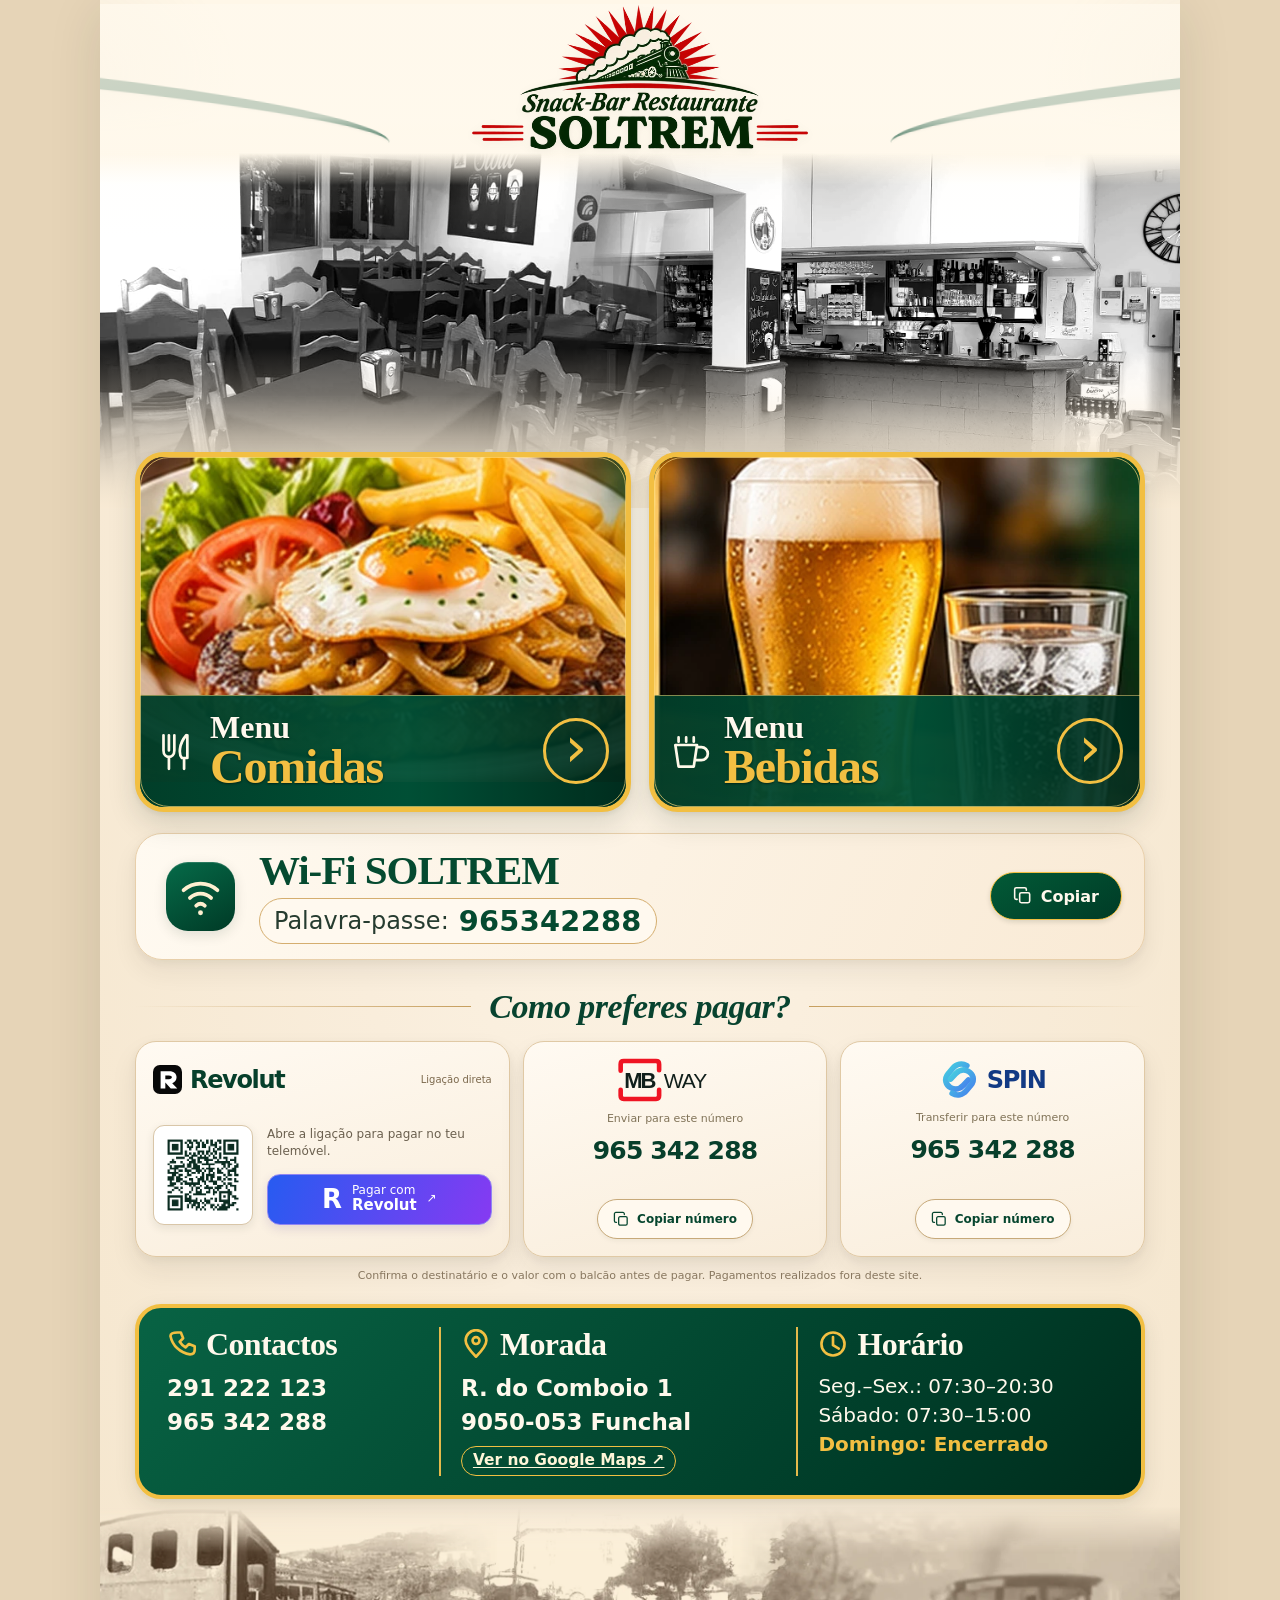
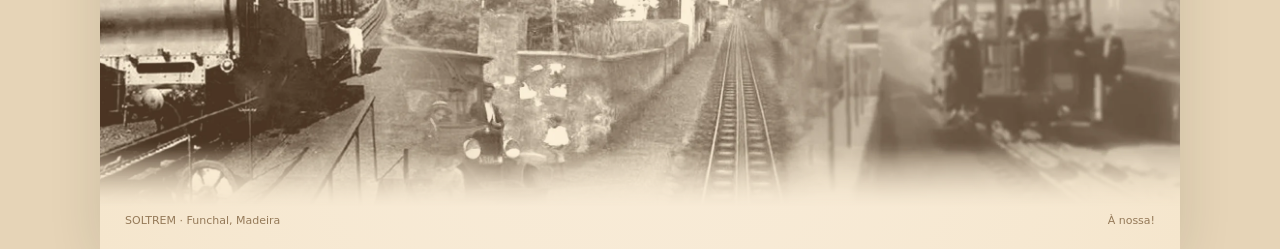
==== commit 1ee796b4: "v3" ====
--- a/index.html
+++ b/index.html
@@ -3,88 +3,131 @@
 <head>
   <meta charset="utf-8">
   <meta name="viewport" content="width=device-width, initial-scale=1, viewport-fit=cover">
-  <meta name="theme-color" content="#f7f3e9">
-  <meta name="description" content="Consulte a carta de comidas e bebidas do Snack-Bar Restaurante SOLTREM, na Rua do Comboio, Funchal.">
-  <title>SOLTREM | Comidas e Bebidas</title>
-  <link rel="icon" href="assets/favicon.svg" type="image/svg+xml">
+  <meta name="theme-color" content="#073a27">
+  <meta name="description" content="SOLTREM — Snack-Bar Restaurante no Funchal. Consulta os menus de comidas e bebidas, Wi-Fi, pagamentos e contactos.">
+  <title>SOLTREM | Snack-Bar Restaurante · Funchal</title>
+  <link rel="icon" type="image/png" href="assets/favicon.png">
   <link rel="preload" href="assets/logo.webp" as="image" type="image/webp">
+  <link rel="preload" href="assets/bar-pb.webp" as="image" type="image/webp">
   <link rel="stylesheet" href="styles.css">
   <link rel="stylesheet" href="viewer.css">
   <script src="menu.js" defer></script>
+  <script src="site.js" defer></script>
 </head>
 <body>
-  <a class="skip-link" href="#menus">Ir para os menus</a>
-  <header class="site-header">
-    <div class="container header-content">
-      <a class="brand" href="index.html" aria-label="SOLTREM — página inicial">
-        <img src="assets/logo.webp" alt="Snack-Bar Restaurante SOLTREM, logótipo do comboio" width="806" height="350" fetchpriority="high">
-      </a>
-      <p class="location"><span class="location-mark" aria-hidden="true"></span>Rua do Comboio, 1 · Funchal</p>
+  <a class="skip" href="#menus">Saltar para os menus</a>
+  <div class="site-shell">
+    <header class="hero" aria-label="SOLTREM — Snack-Bar Restaurante">
+      <div class="hero-ornament hero-ornament-left" aria-hidden="true"></div>
+      <div class="hero-ornament hero-ornament-right" aria-hidden="true"></div>
+      <div class="hero-brand"><img src="assets/logo.webp" width="920" height="307" alt="Snack-Bar Restaurante SOLTREM — logótipo do comboio" fetchpriority="high"></div>
+      <div class="hero-bar"><img src="assets/bar-pb.webp" width="2560" height="890" alt="Fotografias reais da sala e do balcão do SOLTREM, a preto e branco"></div>
+    </header>
+
+    <main>
+      <section id="menus" class="menus section-width" aria-label="Escolher o menu">
+        <div class="menu-grid">
+          <a class="menu-card menu-card-food" href="comidas.html" data-menu="comidas" aria-label="Abrir o menu de comidas">
+            <img src="assets/prego.webp" width="672" height="608" alt="Prego no prato com ovo, batatas e salada" decoding="async">
+            <span class="menu-caption">
+              <svg class="menu-icon" aria-hidden="true" viewBox="0 0 36 36"><path d="M6 3v14m5-14v14m5-14v14M6 17c0 8 10 8 10 0m-5 7v10M27 3c-7 8-7 18-4 21h5V3m-3 21v10"/></svg>
+              <span class="menu-label"><small>Menu</small><strong>Comidas</strong></span>
+              <span class="circle-arrow" aria-hidden="true">›</span>
+            </span>
+          </a>
+          <a class="menu-card" href="bebidas.html" data-menu="bebidas" aria-label="Abrir o menu de bebidas">
+            <img src="assets/bebidas-foto.webp" width="632" height="618" alt="Cerveja e copo de água" decoding="async">
+            <span class="menu-caption">
+              <svg class="menu-icon" aria-hidden="true" viewBox="0 0 36 36"><path d="M4 12h20l-3 20H7L4 12Zm20 2h4a6 6 0 0 1 0 12h-5M7 5v4m7-4v4m7-4v4"/></svg>
+              <span class="menu-label"><small>Menu</small><strong>Bebidas</strong></span>
+              <span class="circle-arrow" aria-hidden="true">›</span>
+            </span>
+          </a>
+        </div>
+      </section>
+
+      <section id="wifi" class="wifi section-width" aria-labelledby="wifi-heading">
+        <span class="wifi-icon-badge" aria-hidden="true">
+          <svg class="wifi-symbol" viewBox="0 0 64 64" fill="none">
+            <path d="M8 23c13.6-12.4 34.4-12.4 48 0"/>
+            <path d="M17 34c8.6-8 21.4-8 30 0"/>
+            <path d="M26 45c3.7-3.2 8.3-3.2 12 0"/>
+            <circle cx="32" cy="55" r="3.5"/>
+          </svg>
+        </span>
+        <div class="wifi-detail">
+          <h2 id="wifi-heading">Wi-Fi <span>SOLTREM</span></h2>
+          <p>Palavra-passe: <strong>965342288</strong></p>
+        </div>
+        <button type="button" class="copy-button wifi-button" data-copy="965342288" data-label="Palavra-passe Wi-Fi">
+          <svg aria-hidden="true" viewBox="0 0 24 24"><rect x="8" y="8" width="12" height="12" rx="2"/><path d="M16 5V4a2 2 0 0 0-2-2H4a2 2 0 0 0-2 2v10a2 2 0 0 0 2 2h1"/></svg><span>Copiar</span>
+        </button>
+      </section>
+
+      <section id="pagamentos" class="payments section-width" aria-labelledby="payments-heading">
+        <div class="payments-heading">
+          <span class="payments-heading-line" aria-hidden="true"></span>
+          <h2 id="payments-heading">Como preferes pagar?</h2>
+          <span class="payments-heading-line" aria-hidden="true"></span>
+        </div>
+        <div class="payment-grid">
+          <article class="pay-option pay-option-revolut" aria-label="Pagar com Revolut">
+            <div class="pay-option-top">
+              <div class="pay-brand pay-brand-revolut"><img src="assets/brand-revolut.svg" width="30" height="30" alt=""><strong>Revolut</strong></div>
+              <span class="pay-kind">Ligação direta</span>
+            </div>
+            <div class="pay-option-revolut-main">
+              <button class="pay-qr" type="button" data-qr-open aria-label="Ampliar QR Code da Revolut"><img src="assets/revolut-qr.png" width="118" height="118" alt="QR Code de pagamento Revolut"></button>
+              <div class="pay-revolut-actions">
+                <p>Abre a ligação para pagar no teu telemóvel.</p>
+                <a class="pay-revolut-button" href="https://revolut.me/marcocorreia73" rel="noopener noreferrer" target="_blank"><span class="pay-revolut-r">R</span><span>Pagar com <strong>Revolut</strong></span><span aria-hidden="true">↗</span></a>
+              </div>
+            </div>
+          </article>
+          <article class="pay-option pay-option-mbway" aria-label="Pagar com MB WAY">
+            <div class="pay-option-top"><img class="pay-brand-img pay-mbway-logo" src="assets/brand-mbway.svg" width="162" height="62" alt="MB WAY"></div>
+            <span class="pay-phone-label">Enviar para este número</span>
+            <strong class="pay-number">965 342 288</strong>
+            <button type="button" class="pay-copy" data-copy="965342288" data-label="Número MB WAY" aria-label="Copiar número MB WAY"><svg aria-hidden="true" viewBox="0 0 24 24"><rect x="8" y="8" width="12" height="12" rx="2"/><path d="M16 5V4a2 2 0 0 0-2-2H4a2 2 0 0 0-2 2v10a2 2 0 0 0 2 2h1"/></svg><span>Copiar número</span></button>
+          </article>
+          <article class="pay-option pay-option-spin" aria-label="Transferência por SPIN">
+            <div class="pay-option-top"><div class="pay-brand pay-brand-spin"><img src="assets/brand-spin.svg" width="39" height="39" alt=""><strong>SPIN</strong></div></div>
+            <span class="pay-phone-label">Transferir para este número</span>
+            <strong class="pay-number">965 342 288</strong>
+            <button type="button" class="pay-copy" data-copy="965342288" data-label="Número SPIN" aria-label="Copiar número SPIN"><svg aria-hidden="true" viewBox="0 0 24 24"><rect x="8" y="8" width="12" height="12" rx="2"/><path d="M16 5V4a2 2 0 0 0-2-2H4a2 2 0 0 0-2 2v10a2 2 0 0 0 2 2h1"/></svg><span>Copiar número</span></button>
+          </article>
+        </div>
+        <p class="payment-disclaimer">Confirma o destinatário e o valor com o balcão antes de pagar. Pagamentos realizados fora deste site.</p>
+      </section>
+
+      <section id="contactos" class="contacts section-width" aria-label="Contactos, morada e horário">
+        <div class="contact-group">
+          <h2><svg viewBox="0 0 26 26" aria-hidden="true"><path d="M9 3h3l2 5-3 3a17 17 0 0 0 5 5l3-3 5 2v3c0 3-2 4-4 4A20 20 0 0 1 3 6c0-2 2-3 6-3"/></svg>Contactos</h2>
+          <a href="tel:+351291222123">291 222 123</a><a href="tel:+351965342288">965 342 288</a>
+        </div>
+        <div class="contact-group">
+          <h2><svg viewBox="0 0 26 26" aria-hidden="true"><path d="M13 24S4 15 4 10a9 9 0 1 1 18 0c0 5-9 14-9 14Z"/><circle cx="13" cy="10" r="3"/></svg>Morada</h2>
+          <a href="https://www.google.com/maps/search/?api=1&amp;query=R.%20do%20Comboio%201%2C%209050-053%20Funchal%2C%20Portugal" target="_blank" rel="noopener noreferrer">R. do Comboio 1<br>9050-053 Funchal<span class="maps-link">Ver no Google Maps ↗</span></a>
+        </div>
+        <div class="contact-group">
+          <h2><svg viewBox="0 0 26 26" aria-hidden="true"><circle cx="13" cy="13" r="10"/><path d="M13 7v7l5 3"/></svg>Horário</h2>
+          <p>Seg.–Sex.: 07:30–20:30<br>Sábado: 07:30–15:00<br><strong>Domingo: Encerrado</strong></p>
+        </div>
+      </section>
+
+      <div class="railway-history" role="img" aria-label="Fotografias históricas do antigo caminho de ferro da Madeira"></div>
+    </main>
+    <footer class="footer"><span>SOLTREM · Funchal, Madeira</span><span>À nossa!</span></footer>
+  </div>
+
+  <dialog class="qr-dialog" id="qr-dialog" aria-labelledby="qr-heading">
+    <div class="qr-dialog-content">
+      <div class="qr-dialog-top"><h2 id="qr-heading">Pagar com Revolut</h2><button type="button" data-qr-close aria-label="Fechar QR Code">×</button></div>
+      <img src="assets/revolut-qr.png" width="320" height="320" alt="Código QR para abrir o pagamento Revolut do Marco">
+      <p>Podes ler este QR noutro dispositivo ou abrir diretamente a página de pagamento.</p>
+      <a class="qr-pay-link" href="https://revolut.me/marcocorreia73" rel="noopener noreferrer" target="_blank">Abrir Revolut ↗</a>
     </div>
-  </header>
-
-  <main>
-    <section class="container menus-section" id="menus" aria-labelledby="menus-heading">
-      <div class="lead">
-        <p class="eyebrow">A NOSSA CARTA</p>
-        <h1 id="menus-heading">O que te apetece?</h1>
-        <p>Escolhe um menu e explora os preços.</p>
-      </div>
-      <nav class="menu-grid" aria-label="Escolher menu do SOLTREM">
-        <a class="menu-card" href="comidas.html" data-menu="comidas" aria-label="Abrir o menu de comidas">
-          <div class="menu-card-content">
-            <span class="menu-index">01 <span>/</span> 02</span>
-            <h2>Comidas</h2>
-            <p>Sandes · Pregos · Tostas</p>
-            <span class="menu-link">Consultar menu <svg viewBox="0 0 24 24" aria-hidden="true"><path d="M4 12h15m-6-6 6 6-6 6"/></svg></span>
-          </div>
-          <div class="menu-preview"><img src="assets/comidas-preview.webp" alt="" width="560" height="396" decoding="async"></div>
-        </a>
-        <a class="menu-card" href="bebidas.html" data-menu="bebidas" aria-label="Abrir o menu de bebidas">
-          <div class="menu-card-content">
-            <span class="menu-index">02 <span>/</span> 02</span>
-            <h2>Bebidas</h2>
-            <p>Cafés · Cervejas · Mais</p>
-            <span class="menu-link">Consultar menu <svg viewBox="0 0 24 24" aria-hidden="true"><path d="M4 12h15m-6-6 6 6-6 6"/></svg></span>
-          </div>
-          <div class="menu-preview portrait"><img src="assets/bebidas-preview.webp" alt="" width="448" height="490" decoding="async"></div>
-        </a>
-      </nav>
-      <p class="touch-hint"><svg viewBox="0 0 24 24" aria-hidden="true"><path d="M8 12V8a2 2 0 1 1 4 0v3m0-1a2 2 0 0 1 4 0v2m0-1a2 2 0 0 1 4 0v6c0 2.8-2.2 5-5 5H9.5a5 5 0 0 1-4.2-2.3L2 14.6a2 2 0 0 1 3.4-2.1L8 16"/></svg>Toca num menu. Podes ampliar os preços com dois dedos.</p>
-    </section>
-
-    <section class="venue-section" aria-labelledby="venue-heading">
-      <div class="container venue-inner">
-        <div class="venue-heading">
-          <div><p class="eyebrow">O NOSSO ESPAÇO</p><h2 id="venue-heading">Um lugar com história.</h2></div>
-          <span class="venue-toast">À nossa!</span>
-        </div>
-        <div class="venue-photos">
-          <figure><img src="assets/sala.webp" alt="Mesas de vidro e cadeiras de madeira do SOLTREM" width="1280" height="720" loading="lazy" decoding="async"></figure>
-          <figure><img src="assets/balcao.webp" alt="Balcão original do SOLTREM" width="1280" height="591" loading="lazy" decoding="async"></figure>
-        </div>
-      </div>
-    </section>
-
-    <section class="container visit-section" aria-labelledby="visit-heading">
-      <div class="visit-heading"><p class="eyebrow">VISITA-NOS</p><h2 id="visit-heading">Estamos à tua espera.</h2></div>
-      <div class="quick-links">
-        <a href="https://www.google.com/maps/search/?api=1&amp;query=R.%20do%20Comboio%201%2C%209050-053%20Funchal%2C%20Portugal" target="_blank" rel="noopener noreferrer">
-          <svg viewBox="0 0 24 24" aria-hidden="true"><path d="M20 10c0 5-8 12-8 12S4 15 4 10a8 8 0 1 1 16 0Z"/><circle cx="12" cy="10" r="2.5"/></svg>
-          <span><strong>Como chegar</strong><small>Rua do Comboio, 1 · Funchal</small></span><span class="chevron" aria-hidden="true">↗</span>
-        </a>
-        <a href="tel:+351291222123">
-          <svg viewBox="0 0 24 24" aria-hidden="true"><path d="M22 16.9v3a2 2 0 0 1-2.2 2A19.9 19.9 0 0 1 3 5.2 2 2 0 0 1 5 3h3a2 2 0 0 1 2 1.7l.5 3a2 2 0 0 1-.6 1.8L8.4 11A16 16 0 0 0 13 15.6l1.5-1.5a2 2 0 0 1 1.8-.6l3 .5a2 2 0 0 1 1.7 2.9Z"/></svg>
-          <span><strong>Ligar</strong><small>291 222 123</small></span><span class="chevron" aria-hidden="true">↗</span>
-        </a>
-      </div>
-      <div class="opening-hours" aria-labelledby="hours-heading"><h3 id="hours-heading">Horário</h3><dl>
-        <div><dt>Segunda a sexta</dt><dd>07:30–20:30</dd></div>
-        <div><dt>Sábado</dt><dd>07:30–15:00</dd></div>
-        <div><dt>Domingo</dt><dd>Encerrado</dd></div>
-      </dl></div>
-    </section>
-  </main>
-  <footer class="site-footer"><div class="container"><strong>SOLTREM</strong><span>Funchal · Madeira</span><p>À nossa!</p></div></footer>
+  </dialog>
+  <div class="toast" id="toast" hidden role="status" aria-live="polite"></div>
 </body>
 </html>
--- a/styles.css
+++ b/styles.css
@@ -1,139 +1,249 @@
-:root {
-  color-scheme: light;
-  --paper: #f7f3e9;
-  --white: #fffdf7;
-  --forest: #173c2b;
-  --forest-deep: #0d2b1c;
-  --ink: #243128;
-  --muted: #65675e;
-  --gold: #ab8a52;
-  --border: #ded8c9;
-  --serif: Georgia, "Times New Roman", serif;
-  --sans: -apple-system, BlinkMacSystemFont, "Segoe UI", Helvetica, Arial, sans-serif;
-}
-*, *::before, *::after { box-sizing: border-box; }
-html { scroll-behavior: smooth; }
-body { margin: 0; min-width: 290px; background: var(--paper); color: var(--ink); font: 400 16px/1.5 var(--sans); -webkit-font-smoothing: antialiased; }
-img { display: block; max-width: 100%; }
-button, input { font: inherit; }
-a { color: inherit; }
-a:focus-visible, button:focus-visible { outline: 3px solid var(--gold); outline-offset: 3px; }
-.container { width: min(calc(100% - 32px), 1040px); margin-inline: auto; }
-.skip-link { position: fixed; z-index: 999; top: -100px; left: 10px; padding: 12px; background: var(--white); border: 2px solid var(--forest); }
-.skip-link:focus { top: 10px; }
-.site-header { border-top: 4px solid var(--forest); border-bottom: 1px solid var(--border); background: var(--paper); }
-.header-content { display: flex; flex-direction: column; align-items: center; padding-block: 10px 9px; gap: 0; }
-.brand { display: block; width: 182px; max-width: 60vw; }
-.brand img { width: 100%; height: auto; object-fit: contain; }
-.location { display: flex; align-items: center; gap: 6px; margin: -1px 0 0; text-align: center; font-size: 10px; font-weight: 650; letter-spacing: .035em; color: var(--muted); }
-.location-mark { width: 5px; height: 5px; border-radius: 50%; background: var(--gold); }
-.menus-section { padding-block: 22px 28px; }
-.lead { margin: 0 0 18px; }
-.eyebrow { margin: 0; font-size: 10px; font-weight: 800; letter-spacing: .155em; color: #856a41; }
-.lead h1 { margin: 4px 0 4px; color: var(--forest); font: 400 clamp(31px, 8.5vw, 49px)/1.09 var(--serif); letter-spacing: -.045em; }
-.lead > p:last-child { margin: 0; color: var(--muted); font-size: 13px; }
-.menu-grid { display: grid; grid-template-columns: minmax(0, 1fr); gap: 12px; }
-.menu-card { display: grid; grid-template-columns: minmax(0, 1.16fr) minmax(0, .84fr); min-height: 160px; border: 1px solid #d2c9b8; border-radius: 15px; overflow: hidden; background: var(--white); text-decoration: none; box-shadow: 0 5px 16px rgba(27, 45, 29, .045); transition: transform .22s ease, border-color .22s ease, box-shadow .22s ease; }
-.menu-card-content { display: flex; flex-direction: column; min-width: 0; padding: 15px 6px 15px 17px; justify-content: center; align-items: flex-start; }
-.menu-index { color: #907345; font-size: 10px; font-weight: 700; letter-spacing: .06em; }
-.menu-index span { color: #c5b18d; }
-.menu-card h2 { margin: 4px 0 3px; color: var(--forest); font: 400 clamp(30px, 8.6vw, 44px)/1.08 var(--serif); letter-spacing: -.04em; }
-.menu-card-content > p { margin: 0; max-width: 200px; color: var(--muted); font-size: 11px; line-height: 1.3; }
-.menu-link { display: inline-flex; align-items: center; gap: 7px; margin-top: 13px; font-size: 12px; font-weight: 800; color: var(--forest); }
-.menu-link svg { width: 16px; height: 16px; fill: none; stroke: currentColor; stroke-width: 1.8; stroke-linecap: round; stroke-linejoin: round; transition: transform .22s ease; }
-.menu-preview { display: flex; justify-content: center; align-items: center; min-width: 0; min-height: 0; padding: 12px; overflow: hidden; border-left: 1px solid var(--border); background: #ede9df; }
-.menu-preview img { max-height: 145px; height: auto; width: 100%; object-fit: contain; border-radius: 3px; box-shadow: 0 3px 11px #27291e2a; }
-.menu-preview.portrait img { width: auto; height: 144px; max-width: 100%; }
-.touch-hint { display: flex; gap: 6px; justify-content: center; align-items: center; margin: 13px 0 0; font-size: 11px; color: var(--muted); text-align: center; }
-.touch-hint svg { width: 16px; height: 16px; flex: 0 0 16px; fill: none; stroke: var(--gold); stroke-width: 1.6; stroke-linecap: round; stroke-linejoin: round; }
-.venue-section { border-top: 1px solid var(--border); border-bottom: 1px solid var(--border); background: #f1ede3; }
-.venue-inner { padding-block: 23px 25px; }
-.venue-heading { display: flex; align-items: end; justify-content: space-between; gap: 10px; margin-bottom: 15px; }
-.venue-heading h2, .visit-heading h2 { margin: 3px 0 0; font: 400 clamp(24px, 6vw, 33px)/1.15 var(--serif); letter-spacing: -.025em; color: var(--forest); }
-.venue-toast { color: var(--forest); font: italic 22px var(--serif); white-space: nowrap; }
-.venue-photos { display: grid; grid-template-columns: 1fr 1fr; gap: 9px; }
-.venue-photos figure { margin: 0; border: 1px solid #d3cfc5; border-radius: 9px; overflow: hidden; aspect-ratio: 1.24; background: #ddd9ce; }
-.venue-photos img { width: 100%; height: 100%; object-fit: cover; filter: grayscale(1) contrast(.92); transition: transform .35s ease; }
-.venue-photos figure:first-child img { object-position: 48% 50%; }
-.venue-photos figure:last-child img { object-position: 57% 50%; }
-.visit-section { padding-block: 30px 32px; }
-.visit-heading { margin-bottom: 17px; }
-.quick-links { display: grid; gap: 10px; }
-.quick-links > a { min-height: 72px; display: flex; gap: 12px; align-items: center; border: 1px solid var(--border); border-radius: 11px; padding: 12px 14px; background: var(--white); text-decoration: none; transition: border-color .2s ease, transform .2s ease; }
-.quick-links svg { flex: 0 0 22px; width: 22px; height: 22px; fill: none; stroke: var(--forest); stroke-width: 1.6; stroke-linecap: round; stroke-linejoin: round; }
-.quick-links a > span:nth-of-type(1) { display: grid; gap: 1px; min-width: 0; }
-.quick-links strong { color: var(--forest); font-size: 13px; }
-.quick-links small { color: var(--muted); font-size: 12px; line-height: 1.35; }
-.quick-links .chevron { margin-left: auto; font-size: 22px; color: var(--gold); }
-.opening-hours { margin-top: 20px; padding: 18px 0 0; border-top: 1px solid var(--border); }
-.opening-hours h3 { margin: 0 0 9px; font-size: 13px; font-weight: 800; color: var(--forest); }
-.opening-hours dl { display: grid; gap: 8px; max-width: 550px; margin: 0; }
-.opening-hours dl div { display: flex; justify-content: space-between; gap: 12px; font-size: 13px; }
-.opening-hours dt { color: var(--muted); }
-.opening-hours dd { margin: 0; color: var(--ink); text-align: right; white-space: nowrap; font-variant-numeric: tabular-nums; }
-.site-footer { background: var(--forest); color: #f9f5ea; }
-.site-footer .container { display: flex; flex-wrap: wrap; align-items: baseline; gap: 6px 12px; justify-content: space-between; padding-block: 17px max(17px, env(safe-area-inset-bottom)); }
-.site-footer strong { font: 700 18px/1.1 var(--serif); letter-spacing: .06em; }
-.site-footer span { font-size: 11px; color: #e3dac6; }
-.site-footer p { flex-basis: 100%; margin: 0; color: #e3dac6; font: italic 16px/1.1 var(--serif); }
-.site-footer a { font-size: 12px; color: white; text-decoration-color: #bca87d; }
-/* Pages remain useful with JavaScript disabled. */
-.detail-page { padding-bottom: 26px; }
-.page-nav { display: flex; justify-content: center; gap: 6px; padding-block: 14px; }
-.page-nav a { min-height: 44px; display: inline-flex; align-items: center; border: 1px solid transparent; border-radius: 25px; padding: 7px 16px; text-decoration: none; font-size: 13px; font-weight: 700; color: var(--forest); }
-.page-nav a[aria-current="page"] { background: var(--forest); color: white; }
-.detail-heading { display: flex; justify-content: space-between; align-items: end; gap: 12px; margin: 14px 0 18px; }
-.detail-heading h1 { margin: 3px 0 0; color: var(--forest); font: 400 39px/1.1 var(--serif); }
-.zoom-link { min-height: 44px; display: inline-flex; align-items: center; gap: 7px; padding: 9px 13px; background: var(--forest); color: white; border-radius: 7px; text-decoration: none; white-space: nowrap; font-size: 12px; font-weight: 700; }
-.zoom-link svg { width: 16px; height: 16px; fill: none; stroke: currentColor; stroke-width: 1.8; stroke-linecap: round; }
-.menu-poster { display: block; overflow: hidden; max-width: 960px; margin-inline: auto; border: 1px solid var(--border); border-radius: 9px; background: white; }
-.menu-poster img { width: 100%; height: auto; }
-.menu-poster.portrait { max-width: 760px; }
-.detail-tip { margin: 13px 0 0; text-align: center; color: var(--muted); font-size: 12px; }
-@media (min-width: 680px) {
-  .container { width: min(calc(100% - 56px), 1040px); }
-  .header-content { padding-block: 16px 12px; }
-  .brand { width: 220px; }
-  .location { font-size: 11px; }
-  .menus-section { padding-block: 42px 40px; }
-  .lead { text-align: center; margin-bottom: 26px; }
-  .menu-grid { grid-template-columns: repeat(2, minmax(0, 1fr)); gap: 18px; }
-  .menu-card { min-height: 190px; }
-  .menu-card-content { padding: 21px; }
-  .menu-preview img { max-height: 176px; }
-  .menu-preview.portrait img { height: 174px; }
-  .venue-inner { padding-block: 33px; }
-  .venue-photos { gap: 15px; }
-  .venue-photos figure { aspect-ratio: 2.1; }
-  .visit-section { padding-block: 38px; }
-  .quick-links { grid-template-columns: 1fr 1fr; }
-}
-@media (max-width: 350px) {
-  .container { width: calc(100% - 24px); }
-  .brand { width: 166px; }
-  .menus-section { padding-top: 18px; }
-  .lead h1 { font-size: 30px; }
-  .menu-card { grid-template-columns: 59% 41%; min-height: 150px; }
-  .menu-card-content { padding: 12px 4px 12px 12px; }
-  .menu-card h2 { font-size: 28px; }
-  .menu-card-content > p { font-size: 10px; }
-  .menu-preview { padding: 7px; }
-  .menu-link { font-size: 11px; }
-  .venue-toast { font-size: 17px; }
-}
-@media (hover: hover) {
-  .menu-card:hover { transform: translateY(-3px); border-color: var(--gold); box-shadow: 0 12px 24px rgba(27,45,29,.1); }
-  .menu-card:hover .menu-link svg { transform: translateX(4px); }
-  .quick-links > a:hover { border-color: var(--gold); transform: translateY(-1px); }
-  .venue-photos figure:hover img { transform: scale(1.035); }
-}
-.menu-card:active { transform: scale(.985); }
-@media (prefers-reduced-motion: no-preference) {
-  @keyframes appear { from { opacity: 0; transform: translateY(9px); } to { opacity: 1; transform: translateY(0); } }
-  .lead { animation: appear .35s ease both; }
-  .menu-card:nth-child(1) { animation: appear .38s .07s ease both; }
-  .menu-card:nth-child(2) { animation: appear .38s .13s ease both; }
-}
-@media (prefers-reduced-motion: reduce) {
-  *, *::before, *::after { scroll-behavior: auto !important; animation-duration: 0s !important; transition-duration: 0s !important; }
-}
+:root{color-scheme:light;--paper:#fbefdb;--cream:#fff7e9;--deep:#00331f;--forest:#054a30;--forest2:#07563c;--gold:#f2bf42;--gold-soft:#d5ae6f;--ink:#073b2b;--muted:#806a4d;--serif:Georgia,'Times New Roman',serif;--sans:system-ui,-apple-system,BlinkMacSystemFont,'Segoe UI',sans-serif;--shadow-card:0 2px 5px rgb(28 46 34 / 7%),0 12px 28px rgb(28 46 34 / 15%);--shadow-card-hover:0 3px 7px rgb(28 46 34 / 8%),0 17px 32px rgb(28 46 34 / 18%);--shadow-panel:0 2px 5px rgb(35 45 32 / 5%),0 8px 22px rgb(35 45 32 / 10%);--shadow-control:0 2px 5px rgb(0 28 18 / 13%);--shadow-overlay:0 16px 50px rgb(0 24 14 / 28%)}
+*,*::before,*::after{box-sizing:border-box}
+html{scroll-behavior:smooth;-webkit-text-size-adjust:100%}
+body{margin:0;color:var(--ink);background:#e6d4b7;font-family:var(--sans);overflow-x:hidden}
+img{max-width:100%;display:block}
+a{color:inherit}
+a,button{-webkit-tap-highlight-color:transparent}
+button{font:inherit;cursor:pointer}
+:focus-visible{outline:3px solid #c78325;outline-offset:3px}
+[hidden]{display:none!important}
+.skip{position:absolute;left:-9999px;top:8px;z-index:500;padding:9px;background:white}.skip:focus{left:8px}
+.site-shell{position:relative;overflow:hidden;max-width:1080px;min-height:100vh;margin:0 auto;background:radial-gradient(ellipse at 50% 0,#fff9ed 2%,#f9eddb 52%,#f5e6cd 100%);box-shadow:0 12px 50px rgb(27 40 28 / 12%)}
+.section-width{width:calc(100% - 44px);max-width:1010px;margin-left:auto;margin-right:auto}
+/* Logo on parchment, real bar photography in black and white */
+.hero{position:relative;isolation:isolate;overflow:hidden;padding-top:4px;background:linear-gradient(180deg,#fff7e8 0%,#fff9ed 49%,#f7ead5 100%)}
+.hero::before,.hero::after{content:'';position:absolute;top:81px;width:42%;height:42px;border-top:12px solid var(--forest);z-index:0;pointer-events:none;filter:drop-shadow(0 1px 1px rgb(45 34 20 / 9%))}
+.hero::before{left:-15%;border-radius:0 100% 0 0;transform:rotate(5deg)}
+.hero::after{right:-15%;border-radius:100% 0 0 0;transform:rotate(-5deg)}
+.hero-ornament{position:absolute;z-index:0;top:-70px;width:270px;height:180px;pointer-events:none;opacity:.32;background:radial-gradient(ellipse at 15% 80%,#a38b5c70,transparent 67%);filter:blur(14px)}
+.hero-ornament-left{left:-120px}.hero-ornament-right{right:-120px;transform:scaleX(-1)}
+.hero-brand{position:relative;z-index:3;display:grid;place-items:center;min-height:145px;padding:0 12px;background:linear-gradient(180deg,#fff9edcf,#fff9edc4 72%,#fff9ed00)}
+.hero-brand img{width:min(55%,470px);height:auto;filter:drop-shadow(0 2px 4px rgb(43 59 43 / 7%))}
+.hero-bar{position:relative;height:clamp(220px,34vw,355px);margin-top:-7px;overflow:hidden}
+.hero-bar img{width:100%;height:100%;object-fit:cover;object-position:center 47%;filter:grayscale(1) contrast(1.07);mask-image:linear-gradient(to bottom,transparent 0%,#000 9%,#000 68%,transparent 100%);-webkit-mask-image:linear-gradient(to bottom,transparent 0%,#000 9%,#000 68%,transparent 100%)}
+.hero-bar::after{content:'';position:absolute;inset:0;background:linear-gradient(to bottom,#fff7e81c 0%,transparent 24%,transparent 55%,#f8ead4dd 100%);pointer-events:none}
+/* Food and drinks, side by side even on small devices */
+.menus{position:relative;z-index:5;margin-top:-56px}
+.menu-grid{display:grid;grid-template-columns:repeat(2,minmax(0,1fr));gap:18px}
+.menu-card{position:relative;display:block;min-width:0;aspect-ratio:1.38;overflow:hidden;border:5px solid var(--gold);border-radius:29px;background:var(--forest);color:var(--cream);box-shadow:var(--shadow-card);text-decoration:none;isolation:isolate;transition:transform .24s ease,box-shadow .24s ease}
+.menu-card::after{content:'';position:absolute;inset:0;border:1px solid #ffdc7ca8;border-radius:inherit;pointer-events:none}
+.menu-card>img{width:100%;height:100%;object-fit:cover;object-position:center 47%;transition:transform .45s ease}
+.menu-card:hover{transform:translateY(-2px);box-shadow:var(--shadow-card-hover)}.menu-card:hover>img{transform:scale(1.04)}
+.menu-caption{position:absolute;inset:auto 0 0;min-height:32%;padding:10px 17px;display:grid;grid-template-columns:auto 1fr auto;align-items:center;gap:14px;color:#fff8ea;background:linear-gradient(90deg,#013e29f5 2%,#005036f3 55%,#002a1ceb 100%);border-top:1px solid #f3ce7288}
+.menu-icon{width:39px;height:39px;fill:none;stroke:#fff9e9;stroke-width:2.5;stroke-linecap:round;stroke-linejoin:round}
+.menu-label{display:grid;align-content:center;line-height:1.02;min-width:0;font-family:var(--serif);text-shadow:0 1px 2px #001b11b4}
+.menu-label small{font-size:clamp(15px,2.7vw,32px);color:#fff8ee;font-weight:700}
+.menu-label strong{font-size:clamp(22px,4vw,48px);color:var(--gold);font-weight:800;letter-spacing:-.025em}
+.circle-arrow{display:grid;place-items:center;width:clamp(38px,6vw,66px);height:clamp(38px,6vw,66px);border:3px solid var(--gold);border-radius:50%;font:500 clamp(29px,5vw,56px)/.8 var(--sans);color:var(--gold);padding-bottom:7px;transition:background .2s,color .2s}
+.menu-card:hover .circle-arrow{background:var(--gold);color:var(--forest)}
+/* WiFi: large readable numeric password, one-click copy */
+.wifi{margin-top:21px;min-height:106px;display:grid;grid-template-columns:105px minmax(0,1fr) auto;align-items:center;gap:16px;padding:14px 24px;background:linear-gradient(130deg,#fff9ef,#f9e9cf);border:1px solid #ebc998;border-radius:27px;box-shadow:var(--shadow-panel)}
+.wifi-symbol{width:68px;height:68px;justify-self:center;fill:var(--forest);stroke:var(--forest);stroke-width:5.7;stroke-linecap:round}
+.wifi-detail{min-width:0;border-left:3px solid var(--forest);padding-left:25px}
+.wifi-detail h2{margin:0;color:var(--forest);font:800 clamp(26px,4vw,45px)/1.03 var(--serif);letter-spacing:-.025em;white-space:nowrap}
+.wifi-detail h2 span{font-weight:800}
+.wifi-detail p{display:inline-flex;align-items:center;gap:10px;max-width:100%;margin:9px 0 0;padding:5px 14px;border:1.5px solid var(--gold-soft);border-radius:999px;background:#fff9ef;color:#263c30;font-size:clamp(13px,2vw,24px);white-space:nowrap}
+.wifi-detail p strong{font-size:1.2em;letter-spacing:.01em;color:var(--forest)}
+.copy-button{display:inline-flex;align-items:center;justify-content:center;gap:8px;background:linear-gradient(150deg,#025a37,#003b26);color:#fff9ed;border:1.5px solid var(--gold);border-radius:999px;font-weight:760;min-height:48px;padding:10px 22px;box-shadow:var(--shadow-control)}
+.copy-button svg,.payment-copy svg{width:20px;height:20px;fill:none;stroke:currentColor;stroke-width:1.9;stroke-linecap:round;stroke-linejoin:round}
+.copy-button:hover{background:#087348;box-shadow:0 3px 9px rgb(0 28 18 / 14%)}
+/* Payment bar has a visible Revolut button and transparent brand marks. */
+.payments{margin-top:19px}
+.payment-board{position:relative;overflow:hidden;display:grid;grid-template-columns:.84fr 1.7fr 1.2fr 1.15fr;align-items:stretch;min-height:145px;background:linear-gradient(130deg,#045d3a 0%,#003b26 58%,#002d1c 100%);border:3px solid #efc457;border-radius:29px;color:white;box-shadow:0 5px 12px rgb(43 34 18 / 10%),0 16px 28px rgb(0 36 24 / 17%),0 1px 0 rgb(255 248 235 / 10%) inset;padding:17px 12px}
+.payment-board::before{content:'';position:absolute;inset:6px;border:1px solid rgb(255 231 179 / 14%);border-radius:23px;pointer-events:none}
+.payment-header,.payment-method{display:flex;flex-direction:column;align-items:center;justify-content:center;gap:7px;min-width:0;padding:0 12px;text-align:center}
+.payment-header{border-right:1px solid rgb(243 208 132 / 34%)}
+.payment-header svg{width:48px;height:38px;fill:none;stroke:#fff7e9;stroke-width:2;stroke-linecap:round;stroke-linejoin:round}
+.payment-header h2{margin:0;font:700 clamp(17px,2.6vw,31px)/1 var(--serif);letter-spacing:-.03em}
+.payment-method+.payment-method{border-left:1px solid rgb(243 208 132 / 34%)}
+.brand-revolut,.spin-brand{display:inline-flex;align-items:center;justify-content:center;gap:5px;font-weight:850;font-size:clamp(20px,2.7vw,33px);line-height:1;letter-spacing:-.045em;white-space:nowrap}
+.brand-revolut img{width:30px;height:30px}
+.spin-brand img{width:39px;height:39px}
+.revolut-body{display:flex;align-items:center;gap:10px;justify-content:center;width:100%}
+.qr-trigger{padding:3px;border:0;border-radius:5px;background:white;box-shadow:0 2px 7px rgb(0 20 14 / 19%);flex-shrink:0;line-height:0}
+.qr-trigger img{width:clamp(60px,8vw,100px);height:auto}
+.revolut-link{display:flex;align-items:center;justify-content:center;gap:7px;min-height:64px;min-width:0;padding:8px 12px;text-decoration:none;border-radius:17px;border:2px solid #9c96ff;box-shadow:0 3px 9px rgb(16 18 67 / 20%),inset 0 1px 0 rgb(255 255 255 / 23%);background:linear-gradient(135deg,#175cfd,#a12ef7);color:white;font-size:clamp(11px,1.5vw,17px);line-height:1.1;white-space:nowrap;transition:filter .15s,transform .15s}
+.revolut-link strong{font-size:1.2em}.revolut-link:hover{transform:translateY(-2px);filter:brightness(1.12)}
+.revolut-letter{font-size:clamp(24px,3vw,40px);font-weight:1000}.revolut-link>span:last-child{font-size:26px;font-weight:400}
+.mbway-symbol{width:min(130px,100%);height:48px;object-fit:contain}
+.payment-phone{font-size:clamp(14px,2.3vw,25px);font-weight:800;margin:3px 0;white-space:nowrap}
+.payment-copy{display:inline-flex;justify-content:center;align-items:center;gap:6px;padding:7px 11px;border:1px solid #f0d59c;border-radius:999px;background:#fff8e8;color:var(--deep);font-size:12px;font-weight:800;min-height:31px;box-shadow:0 2px 6px rgb(0 25 16 / 8%);transition:box-shadow .2s ease,background .2s ease}
+.payment-copy:hover{background:#f9df9f;box-shadow:0 5px 12px rgb(0 20 14 / 15%)}
+.payment-disclaimer{text-align:center;font-size:11px;margin:10px 10px 0;color:#7c6746}
+/* Contact data is actual working tel: and maps URLs. */
+.contacts{margin-top:19px;display:grid;grid-template-columns:.98fr 1.2fr 1.13fr;min-height:150px;padding:19px 8px;background:linear-gradient(135deg,#086344,#003c28 75%,#002c1c);border:4px solid var(--gold);border-radius:26px;box-shadow:var(--shadow-panel);color:#fff9ec}
+.contact-group{min-width:0;padding:0 20px}
+.contact-group+.contact-group{border-left:2px solid #e4b94b}
+.contact-group h2{display:flex;align-items:center;gap:9px;margin:0 0 10px;font:800 clamp(20px,2.6vw,32px)/1.1 var(--serif);letter-spacing:-.02em}
+.contact-group h2 svg{width:30px;height:30px;flex-shrink:0;fill:none;stroke:var(--gold);stroke-width:2.3;stroke-linecap:round;stroke-linejoin:round}
+.contact-group>a{display:block;text-decoration:none;font-size:clamp(14px,2.2vw,23px);font-weight:650;line-height:1.46}
+.contact-group>a:hover{text-decoration:underline;text-decoration-color:var(--gold)}
+.maps-link{display:block;width:max-content;max-width:100%;margin-top:7px;padding:5px 11px;border:1.5px solid var(--gold);border-radius:999px;color:#fff6d8;font-size:.67em;line-height:1.15;white-space:nowrap;text-decoration:underline;text-underline-offset:2px}
+.contact-group p{margin:0;font-size:clamp(13px,1.9vw,20px);line-height:1.45;white-space:nowrap}
+.contact-group p strong{color:var(--gold)}
+.railway-history{height:clamp(180px,24vw,300px);margin-top:8px;background:url('assets/historia.webp') center center/cover no-repeat;mask-image:linear-gradient(to bottom,transparent 0%,#000 15%,#000 81%,transparent 100%);-webkit-mask-image:linear-gradient(to bottom,transparent 0%,#000 15%,#000 81%,transparent 100%)}
+.footer{display:flex;justify-content:space-between;gap:16px;padding:7px 25px 22px;font-size:11px;color:#947958}
+/* QR modal */
+.qr-dialog{border:1px solid #cba766;border-radius:19px;padding:0;width:min(calc(100% - 24px),430px);max-width:none;max-height:92dvh;background:#fff8eb;color:var(--ink);box-shadow:var(--shadow-overlay)}
+.qr-dialog::backdrop{background:#001c13d9}
+.qr-dialog-content{display:grid;justify-items:center;gap:12px;padding:20px}
+.qr-dialog-top{display:flex;align-items:center;justify-content:space-between;gap:8px;width:100%}
+.qr-dialog-top h2{margin:0;font:700 26px var(--serif)}
+.qr-dialog-top button{width:44px;height:44px;border-radius:10px;background:#fff;border:1px solid #d8be8e;color:var(--ink);font-size:24px}
+.qr-dialog-content img{width:min(100%,290px);height:auto}
+.qr-dialog-content p{font-size:13px;max-width:310px;text-align:center;margin:0}
+.qr-pay-link{display:block;text-align:center;text-decoration:none;background:var(--forest);color:white;padding:13px 17px;min-width:240px;border-radius:999px;font-weight:750}
+.toast{position:fixed;z-index:100;bottom:max(16px,env(safe-area-inset-bottom));left:50%;transform:translateX(-50%);width:max-content;max-width:90%;border:1px solid #edc77e;background:var(--forest);color:#fffdf3;border-radius:12px;padding:12px 18px;font-size:13px;font-weight:650;box-shadow:0 8px 22px rgb(0 29 18 / 20%)}
+/* Standalone pages for slow connections and no JavaScript */
+.menu-page{background:#f6ecd9}.menu-page-container{width:min(calc(100% - 24px),1000px);margin:0 auto;padding:22px 0 30px;text-align:center}
+.menu-page-container nav{display:flex;flex-wrap:wrap;justify-content:center;gap:8px}
+.menu-page-container nav a,.open-sheet{display:inline-flex;align-items:center;justify-content:center;min-height:43px;padding:10px 15px;border:1px solid #d5bc91;border-radius:10px;background:#fff8ec;text-decoration:none;font-weight:750}
+.menu-page-container nav [aria-current],.open-sheet{background:var(--forest);color:white}
+.menu-page-container h1{font:700 clamp(29px,7vw,50px) var(--serif);margin:28px 0 8px}
+.menu-page-container p{font-size:14px;color:var(--muted);margin:0 0 18px}
+.menu-page-container>a:last-child img{width:100%;height:auto;margin-top:20px;border-radius:7px;box-shadow:var(--shadow-panel)}
+@media(max-width:700px){
+ .section-width{width:calc(100% - 24px)}
+ :root{--shadow-card:0 2px 4px rgb(28 46 34 / 7%),0 7px 16px rgb(28 46 34 / 11%);--shadow-card-hover:0 3px 6px rgb(28 46 34 / 8%),0 10px 20px rgb(28 46 34 / 15%);--shadow-panel:0 2px 4px rgb(35 45 32 / 5%),0 5px 13px rgb(35 45 32 / 9%)}
+ .hero::before,.hero::after{top:66px;border-top-width:6px;height:22px}
+ .hero-brand{min-height:100px;padding-top:5px}
+ .hero-brand img{width:min(78%,350px)}
+ .hero-bar{height:165px;margin-top:-6px}
+ .hero-bar img{object-position:center 53%}
+ .menus{margin-top:-34px}
+ .menu-grid{gap:11px}
+ .menu-card{aspect-ratio:1.26;border-width:3px;border-radius:19px;box-shadow:var(--shadow-card)}
+ .menu-caption{min-height:32%;padding:8px 8px;gap:6px;grid-template-columns:22px minmax(0,1fr) 30px}
+ .menu-icon{height:25px;width:22px;stroke-width:2.6}
+ .menu-label small{font-size:clamp(13px,3.3vw,17px)}
+ .menu-label strong{font-size:clamp(17px,4.3vw,24px)}
+ .circle-arrow{width:30px;height:30px;border-width:2px;font-size:26px;padding-bottom:4px}
+ .wifi{margin-top:15px;min-height:71px;grid-template-columns:45px minmax(0,1fr) auto;gap:6px;padding:10px 9px;border-radius:17px;box-shadow:var(--shadow-panel)}
+ .wifi-symbol{height:38px;width:38px;stroke-width:6}
+ .wifi-detail{padding-left:9px;border-left-width:2px}
+ .wifi-detail h2{font-size:clamp(17px,4.8vw,25px);letter-spacing:-.045em}
+ .wifi-detail p{padding:4px 6px;gap:5px;font-size:clamp(10px,2.55vw,13px);margin-top:6px;white-space:normal;line-height:1.12}
+ .wifi-detail p strong{font-size:1.13em}
+ .wifi-button{min-height:38px;padding:8px 10px;gap:5px;font-size:clamp(10px,2.7vw,13px)}
+ .wifi-button svg{width:15px;height:15px}
+ .payments{margin-top:13px}
+ .payment-board{grid-template-columns:repeat(3,minmax(0,1fr));gap:0;padding:9px 5px 10px;border-width:2px;border-radius:18px;min-height:136px;box-shadow:0 4px 10px rgb(43 34 18 / 9%),0 10px 18px rgb(0 36 24 / 13%),0 1px 0 rgb(255 248 235 / 10%) inset}
+ .payment-header{grid-column:span 3;flex-direction:row;border-right:0;border-bottom:1px solid #f4d17786;margin-bottom:7px;padding:0 0 6px;gap:7px}
+ .payment-header svg{width:23px;height:23px}.payment-header h2{font-size:19px}
+ .payment-method{padding:0 5px;gap:6px}
+ .payment-method:nth-child(2){border-left:0}
+ .brand-revolut,.spin-brand{font-size:clamp(13px,3.4vw,19px);gap:2px}
+ .brand-revolut img{width:19px;height:19px}.spin-brand img{width:25px;height:25px}
+ .mbway-symbol{width:min(94px,100%);height:29px}
+ .revolut-body{gap:4px;flex-direction:column}
+ .qr-trigger img{width:58px}
+ .revolut-link{font-size:clamp(9px,2.2vw,12px);min-height:36px;padding:3px 6px;border-radius:12px;width:100%}
+ .revolut-letter{font-size:18px}.revolut-link>span:last-child{font-size:20px}
+ .payment-phone{font-size:clamp(11px,3vw,16px);margin:9px 0 2px}
+ .payment-copy{min-height:35px;font-size:11px;padding:5px 8px}
+ .payment-copy svg{width:15px;height:15px}
+ .payment-disclaimer{font-size:10px;margin-top:9px}
+ .contacts{margin-top:14px;grid-template-columns:1fr 1.15fr;padding:10px 4px;border-width:3px;border-radius:17px;box-shadow:var(--shadow-panel)}
+ .contact-group{padding:4px 10px}
+ .contact-group:nth-child(2){border-left:1px solid #e4b94b}
+ .contact-group:nth-child(3){grid-column:span 2;border-left:0;border-top:1px solid #e4b94b;margin-top:10px;padding-top:10px}
+ .contact-group h2{font-size:clamp(17px,4.3vw,21px);gap:6px;margin-bottom:5px}
+ .contact-group h2 svg{height:23px;width:23px}
+ .contact-group>a{font-size:clamp(12px,3.1vw,15px)}
+ .contact-group p{font-size:clamp(12px,3.3vw,15px)}
+ .maps-link{font-size:10px;padding:4px 8px}
+ .railway-history{height:145px;margin-top:3px}
+ .footer{padding:5px 14px 14px;font-size:10px}
+}
+@media(max-width:355px){
+ .section-width{width:calc(100% - 16px)}.hero-brand{min-height:90px}.hero-brand img{width:80%}.hero-bar{height:150px}
+ .menu-grid{gap:8px}.menu-card{border-radius:14px}.menu-caption{padding:7px 4px;gap:3px;grid-template-columns:18px 1fr 24px}.menu-icon{width:18px;height:21px}.menu-label small{font-size:12px}.menu-label strong{font-size:16px}.circle-arrow{width:24px;height:24px;font-size:22px}
+ .wifi{grid-template-columns:31px minmax(0,1fr) auto;gap:5px;padding:9px 6px}.wifi-symbol{width:29px;height:30px}.wifi-detail{padding-left:7px}.wifi-detail h2{font-size:17px}.wifi-detail p{font-size:9px;padding:3px 4px}.wifi-button{padding:8px 6px}.wifi-button svg{display:none}
+ .payment-method{padding:0 3px}.revolut-link{gap:3px}.payment-copy{font-size:10px;padding:5px 5px}.payment-phone{font-size:10px}
+ .contact-group{padding:3px 7px}.contact-group h2{font-size:16px}
+}
+@media(min-width:800px){.hero-brand{min-height:156px}.hero-brand img{width:min(52%,470px)}}
+@media(prefers-reduced-motion:reduce){*,*::before,*::after{scroll-behavior:auto!important;transition:none!important;animation:none!important}}
+
+/* Keep the prego/egg in view instead of hiding the steak behind the caption. */
+.menu-card-food>img{position:absolute;left:0;top:-57%;height:150%;width:100%;object-fit:cover;object-position:center 54%;}
+@media(max-width:700px){.menu-card-food>img{top:-58%;height:150%;object-position:center 54%;}}
+
+
+/* V15 — Fresh payment composition & Wi-Fi icon. Distinct surfaces, lighter shadows. */
+.wifi{grid-template-columns:84px minmax(0,1fr) auto;gap:17px;min-height:106px;padding:15px 22px;border:1px solid #e8cfaa;background:linear-gradient(115deg,#fffaf1,#f9ead5);box-shadow:0 3px 9px rgb(39 44 28 / 5%),0 12px 25px rgb(39 44 28 / 7%)}
+.wifi-icon-badge{display:grid;place-items:center;justify-self:center;width:69px;height:69px;border-radius:22px;background:linear-gradient(150deg,#066b49,#003a26);box-shadow:inset 0 1px 0 rgb(255 255 255 / 15%),0 4px 13px rgb(0 42 27 / 12%)}
+.wifi-symbol{width:45px;height:45px;fill:none;stroke:#ffefd0;stroke-width:5.5;stroke-linecap:round;stroke-linejoin:round}
+.wifi-symbol circle{fill:#ffefd0;stroke:none}
+.wifi-detail{border-left:none;padding-left:0}
+.wifi-detail h2{font-size:clamp(27px,3.4vw,41px);letter-spacing:-.025em}
+.wifi-detail p{margin-top:7px}
+.payments{margin-top:27px}
+.payments-heading{display:flex;align-items:center;justify-content:center;gap:18px;margin:0 0 15px}
+.payments-heading h2{margin:0;font:italic 750 clamp(23px,3vw,34px)/1.16 var(--serif);letter-spacing:-.015em;text-align:center;color:#08432f;white-space:nowrap}
+.payments-heading-line{height:1px;flex:1;background:linear-gradient(90deg,transparent,#c69e5d)}
+.payments-heading-line:last-child{background:linear-gradient(90deg,#c69e5d,transparent)}
+.payment-grid{display:grid;grid-template-columns:1.23fr 1fr 1fr;gap:13px;align-items:stretch}
+.pay-option{display:flex;flex-direction:column;align-items:center;min-width:0;gap:10px;min-height:216px;padding:16px 17px 17px;border:1px solid #e0c9a5;border-radius:21px;background:linear-gradient(165deg,#fffaf2 0%,#f9eddb 100%);box-shadow:0 3px 8px rgb(44 41 26 / 5%),0 13px 27px rgb(44 41 26 / 8%);color:#073f2b;transition:box-shadow .2s,transform .2s}
+.pay-option:hover{transform:translateY(-2px);box-shadow:0 5px 12px rgb(44 41 26 / 7%),0 17px 31px rgb(44 41 26 / 11%)}
+.pay-option-top{display:flex;width:100%;min-height:43px;justify-content:center;align-items:center;gap:8px}
+.pay-option-revolut .pay-option-top{justify-content:space-between}
+.pay-brand{display:inline-flex;align-items:center;gap:8px;font:800 24px/1 var(--sans);letter-spacing:-.055em;white-space:nowrap}
+.pay-brand img{object-fit:contain}
+.pay-brand-revolut img{width:29px;height:29px}
+.pay-brand-spin{color:#123a84}.pay-brand-spin img{width:39px;height:39px}
+.pay-kind{font-size:10px;line-height:1.15;color:#7b684c;white-space:nowrap}
+.pay-mbway-logo{width:130px;height:44px;object-fit:contain}
+.pay-option-revolut-main{display:grid;grid-template-columns:100px minmax(0,1fr);align-items:center;gap:14px;width:100%;flex:1}
+.pay-qr{display:block;padding:5px;border:1px solid #d9c6a8;border-radius:11px;background:#fff;line-height:0;box-shadow:0 3px 10px rgb(20 41 29 / 9%)}
+.pay-qr img{display:block;width:100%;height:auto}
+.pay-revolut-actions{display:flex;flex-direction:column;gap:14px;align-items:stretch;min-width:0}
+.pay-revolut-actions p{margin:0;font-size:12px;line-height:1.4;color:#6b604f}
+.pay-revolut-button{display:flex;justify-content:center;align-items:center;gap:10px;min-height:47px;padding:9px 12px;border-radius:13px;border:1px solid #9086f2;background:linear-gradient(112deg,#275bf1,#863af2);color:white;font-size:12px;line-height:1.15;text-align:left;text-decoration:none;box-shadow:0 4px 11px rgb(71 48 138 / 14%);transition:transform .2s,box-shadow .2s}
+.pay-revolut-button strong{display:block;font-size:15px}.pay-revolut-r{font-size:26px;font-weight:900;line-height:1}.pay-revolut-button:hover{transform:translateY(-1px);box-shadow:0 6px 15px rgb(71 48 138 / 20%)}
+.pay-phone-label{font-size:11px;color:#807358;text-align:center}
+.pay-number{margin:1px 0 0;font-size:clamp(18px,2.15vw,25px);font-weight:850;letter-spacing:-.035em;white-space:nowrap}
+.pay-copy{display:inline-flex;align-items:center;justify-content:center;gap:7px;margin-top:auto;min-height:40px;padding:8px 15px;border-radius:999px;border:1px solid #c7a979;background:#fff9ef;color:#06462f;font-size:12px;font-weight:800;box-shadow:0 2px 5px rgb(25 43 28 / 5%);transition:background .2s,box-shadow .2s}
+.pay-copy svg{height:17px;width:17px;fill:none;stroke:currentColor;stroke-width:1.8;stroke-linejoin:round;stroke-linecap:round}
+.pay-copy:hover{background:#f5e6ca;box-shadow:0 4px 9px rgb(25 43 28 / 10%)}
+.payment-disclaimer{margin:11px auto 0;max-width:710px;color:#88775f;font-size:11px;line-height:1.5;text-align:center}
+@media(max-width:700px){
+  .wifi{grid-template-columns:47px minmax(0,1fr) auto;gap:8px;min-height:76px;margin-top:14px;padding:10px 10px;border-radius:17px}
+  .wifi-icon-badge{width:43px;height:43px;border-radius:13px}
+  .wifi-symbol{width:29px;height:29px;stroke-width:5.6}
+  .wifi-detail{padding-left:0;border:0}
+  .wifi-detail h2{font-size:clamp(17px,4.8vw,23px)}
+  .wifi-detail p{margin-top:5px;padding:4px 6px;font-size:clamp(10px,2.45vw,13px);gap:4px}
+  .payments{margin-top:24px}
+  .payments-heading{gap:11px;margin-bottom:12px}
+  .payments-heading h2{font-size:clamp(19px,5.4vw,25px)}
+  .payment-grid{grid-template-columns:repeat(2,minmax(0,1fr));gap:10px}
+  .pay-option{min-height:169px;padding:12px 10px;border-radius:16px;gap:8px}
+  .pay-option-revolut{grid-column:1/-1;min-height:155px;padding:13px 15px}
+  .pay-option-revolut .pay-option-top{justify-content:space-between;min-height:27px}
+  .pay-brand-revolut{font-size:19px}.pay-brand-revolut img{width:23px;height:23px}
+  .pay-kind{font-size:10px}
+  .pay-option-revolut-main{grid-template-columns:85px minmax(0,1fr);gap:12px}
+  .pay-qr{max-width:85px;padding:4px;border-radius:9px}
+  .pay-revolut-actions{gap:9px}
+  .pay-revolut-actions p{font-size:11px}
+  .pay-revolut-button{min-height:43px;padding:7px 9px;font-size:11px}
+  .pay-revolut-button strong{font-size:14px}.pay-revolut-r{font-size:24px}
+  .pay-option:not(.pay-option-revolut) .pay-option-top{min-height:38px}
+  .pay-mbway-logo{width:110px;height:36px}
+  .pay-brand-spin{font-size:23px}.pay-brand-spin img{width:32px;height:32px}
+  .pay-phone-label{font-size:10px}
+  .pay-number{font-size:clamp(15px,4vw,21px)}
+  .pay-copy{min-height:36px;padding:7px 10px;font-size:11px}
+  .payment-disclaimer{margin-top:9px;font-size:10px}
+}
+@media(max-width:355px){
+  .wifi{grid-template-columns:37px minmax(0,1fr) auto;gap:6px;padding:8px 7px}
+  .wifi-icon-badge{width:36px;height:36px;border-radius:10px}.wifi-symbol{width:26px;height:26px}
+  .wifi-detail h2{font-size:17px}.wifi-detail p{font-size:9px}
+  .pay-option{padding:11px 7px}.pay-option-revolut{padding:11px 12px}
+  .pay-option-revolut-main{grid-template-columns:77px minmax(0,1fr)}.pay-qr{max-width:77px}
+  .pay-number{font-size:15px}.pay-brand-spin{font-size:20px}
+}
+@media(prefers-reduced-motion:reduce){.pay-option,.pay-revolut-button,.pay-copy{transition:none!important}}
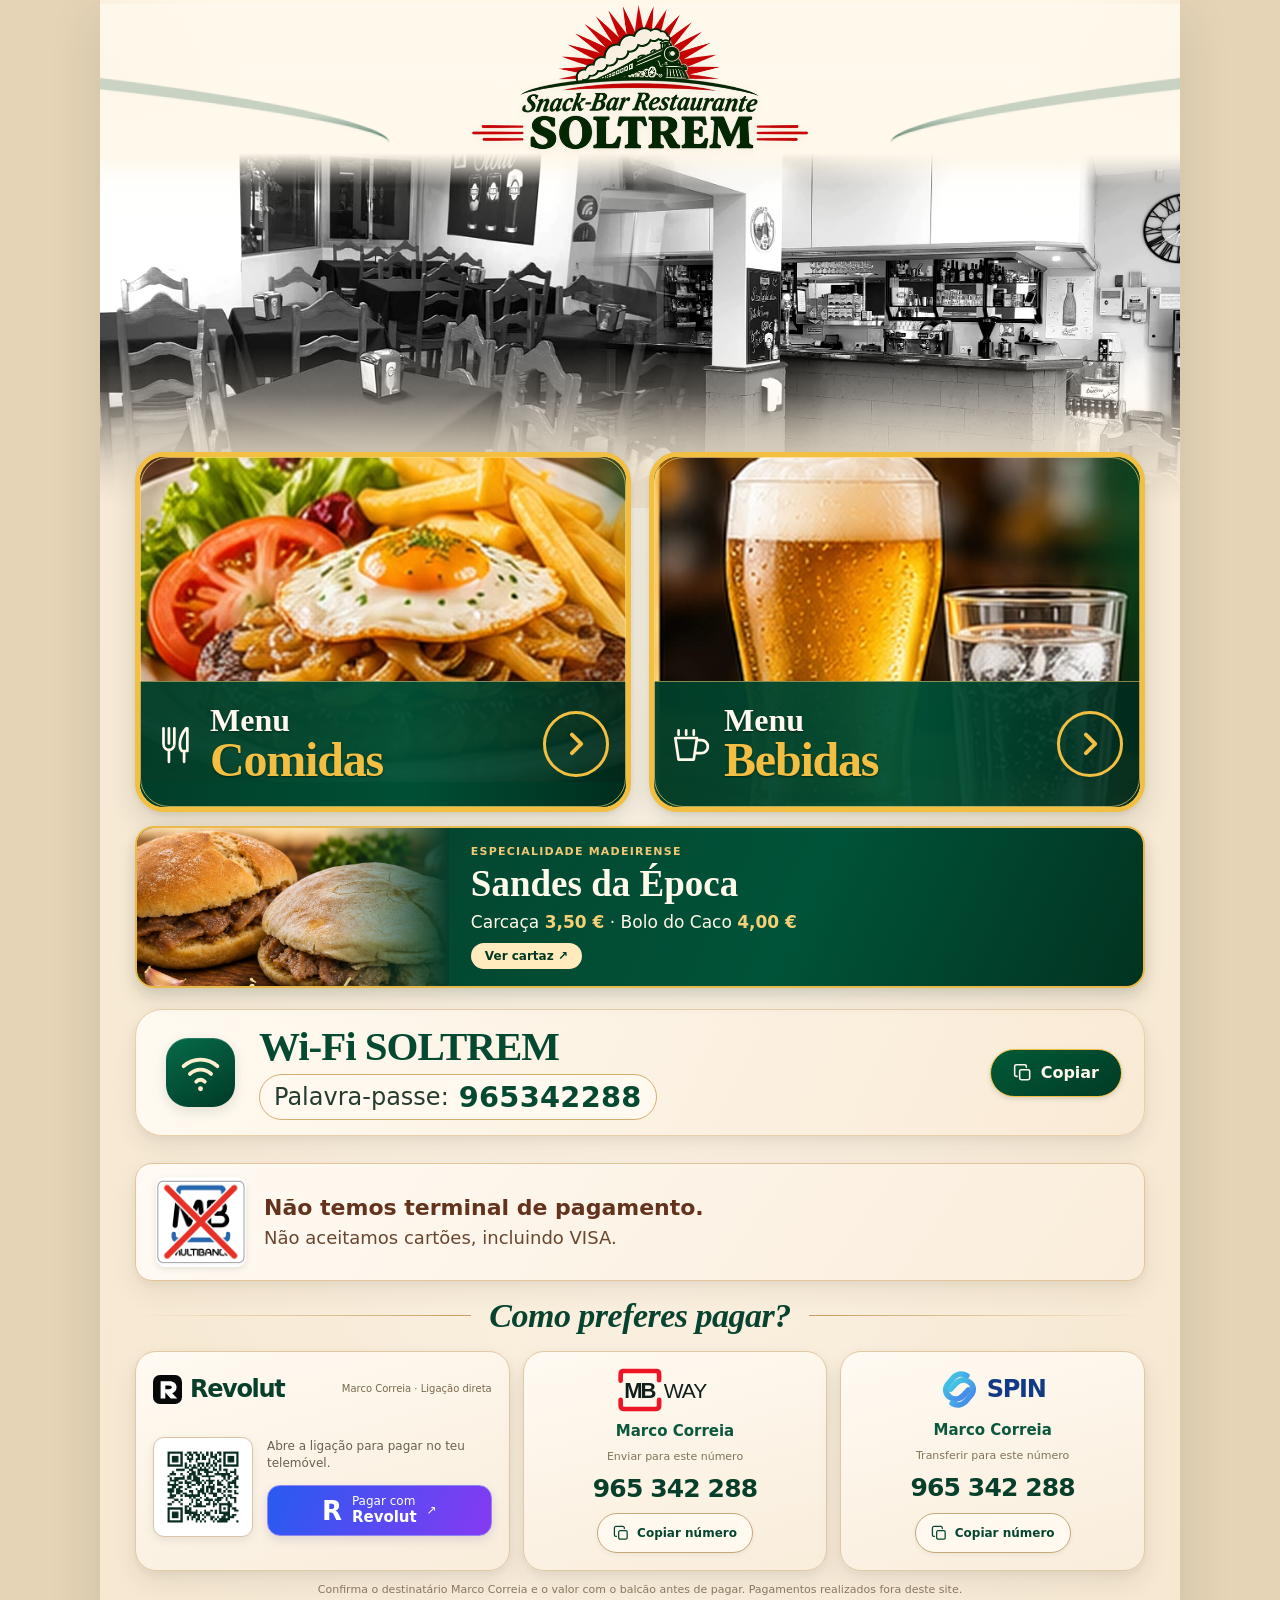
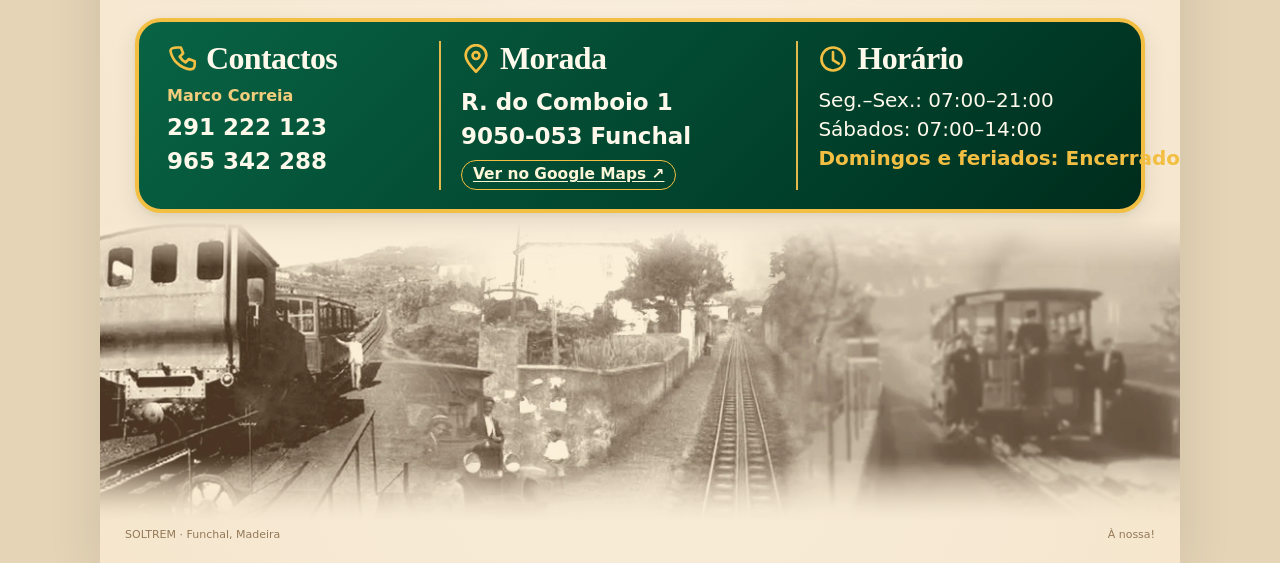
==== commit 108f0fa4: "Versão Final - Antes da impressão." ====
--- a/index.html
+++ b/index.html
@@ -4,7 +4,7 @@
   <meta charset="utf-8">
   <meta name="viewport" content="width=device-width, initial-scale=1, viewport-fit=cover">
   <meta name="theme-color" content="#073a27">
-  <meta name="description" content="SOLTREM — Snack-Bar Restaurante no Funchal. Consulta os menus de comidas e bebidas, Wi-Fi, pagamentos e contactos.">
+  <meta name="description" content="SOLTREM — Snack-Bar Restaurante no Funchal. Consulta os menus de comidas, bebidas e Sandes da Época, Wi-Fi, pagamentos e contactos.">
   <title>SOLTREM | Snack-Bar Restaurante · Funchal</title>
   <link rel="icon" type="image/png" href="assets/favicon.png">
   <link rel="preload" href="assets/logo.webp" as="image" type="image/webp">
@@ -32,7 +32,7 @@
             <span class="menu-caption">
               <svg class="menu-icon" aria-hidden="true" viewBox="0 0 36 36"><path d="M6 3v14m5-14v14m5-14v14M6 17c0 8 10 8 10 0m-5 7v10M27 3c-7 8-7 18-4 21h5V3m-3 21v10"/></svg>
               <span class="menu-label"><small>Menu</small><strong>Comidas</strong></span>
-              <span class="circle-arrow" aria-hidden="true">›</span>
+              <span class="circle-arrow" aria-hidden="true"><svg viewBox="0 0 24 24" fill="none" xmlns="http://www.w3.org/2000/svg"><path d="m9 5 7 7-7 7"/></svg></span>
             </span>
           </a>
           <a class="menu-card" href="bebidas.html" data-menu="bebidas" aria-label="Abrir o menu de bebidas">
@@ -40,10 +40,19 @@
             <span class="menu-caption">
               <svg class="menu-icon" aria-hidden="true" viewBox="0 0 36 36"><path d="M4 12h20l-3 20H7L4 12Zm20 2h4a6 6 0 0 1 0 12h-5M7 5v4m7-4v4m7-4v4"/></svg>
               <span class="menu-label"><small>Menu</small><strong>Bebidas</strong></span>
-              <span class="circle-arrow" aria-hidden="true">›</span>
+              <span class="circle-arrow" aria-hidden="true"><svg viewBox="0 0 24 24" fill="none" xmlns="http://www.w3.org/2000/svg"><path d="m9 5 7 7-7 7"/></svg></span>
             </span>
           </a>
         </div>
+        <a class="special-card" href="epoca.html" data-menu="epoca" aria-label="Abrir o cartaz Sandes da Época — Carne de Vinha d’Alhos">
+          <span class="special-photo"><img src="assets/epoca-foto.webp" width="1040" height="500" loading="lazy" decoding="async" alt="Sandes de Carne de Vinha d’Alhos na carcaça e no bolo do caco"></span>
+          <span class="special-content">
+            <span class="special-eyebrow">Especialidade madeirense</span>
+            <strong>Sandes da Época</strong>
+            <span class="special-prices">Carcaça <b>3,50 €</b> <span aria-hidden="true">·</span> Bolo do Caco <b>4,00 €</b></span>
+            <span class="special-cta">Ver cartaz <span aria-hidden="true">↗</span></span>
+          </span>
+        </a>
       </section>
 
       <section id="wifi" class="wifi section-width" aria-labelledby="wifi-heading">
@@ -65,6 +74,13 @@
       </section>
 
       <section id="pagamentos" class="payments section-width" aria-labelledby="payments-heading">
+        <div class="card-warning" role="note" aria-label="Não temos terminal de pagamento. Não aceitamos cartões, incluindo VISA.">
+          <img class="card-warning-photo" src="assets/multibanco-riscado.webp" width="1520" height="1445" loading="lazy" decoding="async" alt="Símbolo MULTIBANCO riscado com uma cruz vermelha">
+          <div class="card-warning-message">
+            <strong>Não temos terminal de pagamento.</strong>
+            <span>Não aceitamos cartões, incluindo VISA.</span>
+          </div>
+        </div>
         <div class="payments-heading">
           <span class="payments-heading-line" aria-hidden="true"></span>
           <h2 id="payments-heading">Como preferes pagar?</h2>
@@ -74,7 +90,7 @@
           <article class="pay-option pay-option-revolut" aria-label="Pagar com Revolut">
             <div class="pay-option-top">
               <div class="pay-brand pay-brand-revolut"><img src="assets/brand-revolut.svg" width="30" height="30" alt=""><strong>Revolut</strong></div>
-              <span class="pay-kind">Ligação direta</span>
+              <span class="pay-kind">Marco Correia · Ligação direta</span>
             </div>
             <div class="pay-option-revolut-main">
               <button class="pay-qr" type="button" data-qr-open aria-label="Ampliar QR Code da Revolut"><img src="assets/revolut-qr.png" width="118" height="118" alt="QR Code de pagamento Revolut"></button>
@@ -86,24 +102,26 @@
           </article>
           <article class="pay-option pay-option-mbway" aria-label="Pagar com MB WAY">
             <div class="pay-option-top"><img class="pay-brand-img pay-mbway-logo" src="assets/brand-mbway.svg" width="162" height="62" alt="MB WAY"></div>
+            <span class="pay-recipient">Marco Correia</span>
             <span class="pay-phone-label">Enviar para este número</span>
             <strong class="pay-number">965 342 288</strong>
             <button type="button" class="pay-copy" data-copy="965342288" data-label="Número MB WAY" aria-label="Copiar número MB WAY"><svg aria-hidden="true" viewBox="0 0 24 24"><rect x="8" y="8" width="12" height="12" rx="2"/><path d="M16 5V4a2 2 0 0 0-2-2H4a2 2 0 0 0-2 2v10a2 2 0 0 0 2 2h1"/></svg><span>Copiar número</span></button>
           </article>
           <article class="pay-option pay-option-spin" aria-label="Transferência por SPIN">
             <div class="pay-option-top"><div class="pay-brand pay-brand-spin"><img src="assets/brand-spin.svg" width="39" height="39" alt=""><strong>SPIN</strong></div></div>
+            <span class="pay-recipient">Marco Correia</span>
             <span class="pay-phone-label">Transferir para este número</span>
             <strong class="pay-number">965 342 288</strong>
             <button type="button" class="pay-copy" data-copy="965342288" data-label="Número SPIN" aria-label="Copiar número SPIN"><svg aria-hidden="true" viewBox="0 0 24 24"><rect x="8" y="8" width="12" height="12" rx="2"/><path d="M16 5V4a2 2 0 0 0-2-2H4a2 2 0 0 0-2 2v10a2 2 0 0 0 2 2h1"/></svg><span>Copiar número</span></button>
           </article>
         </div>
-        <p class="payment-disclaimer">Confirma o destinatário e o valor com o balcão antes de pagar. Pagamentos realizados fora deste site.</p>
+        <p class="payment-disclaimer">Confirma o destinatário Marco Correia e o valor com o balcão antes de pagar. Pagamentos realizados fora deste site.</p>
       </section>
 
       <section id="contactos" class="contacts section-width" aria-label="Contactos, morada e horário">
         <div class="contact-group">
           <h2><svg viewBox="0 0 26 26" aria-hidden="true"><path d="M9 3h3l2 5-3 3a17 17 0 0 0 5 5l3-3 5 2v3c0 3-2 4-4 4A20 20 0 0 1 3 6c0-2 2-3 6-3"/></svg>Contactos</h2>
-          <a href="tel:+351291222123">291 222 123</a><a href="tel:+351965342288">965 342 288</a>
+          <span class="contact-recipient">Marco Correia</span><a href="tel:+351291222123">291 222 123</a><a href="tel:+351965342288">965 342 288</a>
         </div>
         <div class="contact-group">
           <h2><svg viewBox="0 0 26 26" aria-hidden="true"><path d="M13 24S4 15 4 10a9 9 0 1 1 18 0c0 5-9 14-9 14Z"/><circle cx="13" cy="10" r="3"/></svg>Morada</h2>
@@ -111,7 +129,7 @@
         </div>
         <div class="contact-group">
           <h2><svg viewBox="0 0 26 26" aria-hidden="true"><circle cx="13" cy="13" r="10"/><path d="M13 7v7l5 3"/></svg>Horário</h2>
-          <p>Seg.–Sex.: 07:30–20:30<br>Sábado: 07:30–15:00<br><strong>Domingo: Encerrado</strong></p>
+          <p>Seg.–Sex.: 07:00–21:00<br>Sábados: 07:00–14:00<br><strong>Domingos e feriados: Encerrado</strong></p>
         </div>
       </section>
 
--- a/styles.css
+++ b/styles.css
@@ -247,3 +247,122 @@
   .pay-number{font-size:15px}.pay-brand-spin{font-size:20px}
 }
 @media(prefers-reduced-motion:reduce){.pay-option,.pay-revolut-button,.pay-copy{transition:none!important}}
+
+/* V16 — Changes based on approved v15. Keep the original visual language. */
+.special-card{display:grid;grid-template-columns:31% 1fr;align-items:stretch;overflow:hidden;position:relative;margin:14px auto 0;min-height:140px;background:linear-gradient(115deg,#073d2b,#005338 65%,#023321);border:2px solid #e9ba4b;border-radius:19px;text-decoration:none;color:#fff9e9;box-shadow:0 5px 13px rgba(15,39,24,.11),0 12px 21px rgba(15,39,24,.09);transition:transform .2s ease,box-shadow .2s ease}
+.special-card:hover{transform:translateY(-2px);box-shadow:0 7px 16px rgba(15,39,24,.16),0 17px 26px rgba(15,39,24,.10)}
+.special-photo{min-width:0;overflow:hidden;position:relative}
+.special-photo img{width:100%;height:100%;object-fit:cover;object-position:50% 50%;position:absolute;inset:0}
+.special-photo::after{content:'';pointer-events:none;position:absolute;inset:0;background:linear-gradient(90deg,transparent 60%,#073d2b 100%)}
+.special-content{display:flex;flex-wrap:wrap;flex-direction:column;align-items:flex-start;justify-content:center;gap:6px;padding:17px 22px}
+.special-eyebrow{text-transform:uppercase;font-size:11px;font-weight:800;letter-spacing:.11em;color:#f1c876}
+.special-content>strong{font-family:var(--serif);font-weight:800;font-size:clamp(22px,3.6vw,37px);line-height:1.1}
+.special-prices{font-size:clamp(12px,1.7vw,17px);line-height:1.45}.special-prices b{color:#f5d077;white-space:nowrap}
+.special-cta{font-weight:800;font-size:12px;color:#003824;background:#ffebbd;border-radius:100px;padding:6px 14px;margin-top:2px}
+.card-warning{display:flex;align-items:center;justify-content:flex-start;gap:14px;margin:0 0 15px;padding:14px 16px;background:linear-gradient(180deg,#fff7ea 0%,#f9ecd8 100%);color:#66452a;border:1px solid #dec395;border-radius:16px;font-size:13px;line-height:1.42;box-shadow:0 6px 16px rgba(54,43,28,.08),0 2px 5px rgba(54,43,28,.04)}
+.card-warning strong{display:block;margin-bottom:2px;color:#74401a;font-size:14px}
+.card-warning-icon{flex:none;display:grid;place-items:center;width:42px;height:42px;border-radius:14px;background:linear-gradient(160deg,#fff,#f3dfc1);border:1px solid #d8b681;box-shadow:0 4px 11px rgba(103,63,22,.12), inset 0 1px 0 rgba(255,255,255,.8)}
+.card-warning-icon svg{width:25px;height:25px;fill:none;stroke:#a44a2d;stroke-width:1.9;stroke-linejoin:round;stroke-linecap:round}
+.card-warning-icon circle{stroke:#c86b47;fill:#fff5ea}
+.card-warning-text{display:block}
+.pay-recipient,.contact-recipient{display:block;font-weight:800;color:#0b583c;font-size:clamp(12px,1.3vw,15px);line-height:1.25}
+.contact-recipient{color:#f2cd7c;font-size:clamp(12px,1.5vw,16px);margin-bottom:5px}
+@media(max-width:700px){
+ .special-card{grid-template-columns:32% 1fr;min-height:108px;margin-top:12px;border-radius:15px}
+ .special-content{padding:12px 11px;gap:5px}
+ .special-eyebrow{font-size:9px;letter-spacing:.06em}
+ .special-content>strong{font-size:clamp(17px,4.9vw,23px)}
+ .special-prices{font-size:11px}
+ .special-cta{font-size:10px;padding:5px 9px}
+ .card-warning{gap:9px;padding:10px 11px;font-size:11px;border-radius:13px;align-items:flex-start}
+ .card-warning strong{font-size:12px}
+ .card-warning-icon{width:34px;height:34px;border-radius:11px}
+ .card-warning-icon svg{width:20px;height:20px}
+ .pay-recipient{font-size:11px}
+ .contact-recipient{font-size:12px}
+ .contact-group p{white-space:normal}
+}
+@media(max-width:355px){.special-card{grid-template-columns:28% 1fr}.special-content{padding:9px 8px}.special-prices{font-size:10px}}
+
+
+/* v19: original payment-terminal illustration (cropped from approved artwork) */
+.card-warning{
+  display:flex;align-items:center;justify-content:flex-start;gap:20px;
+  min-height:112px;margin:0 0 16px;padding:10px 22px;
+  border:1px solid #e5c9a0;border-radius:18px;
+  background:linear-gradient(135deg,#fffaf2 0%,#fbefdf 100%);
+  box-shadow:0 5px 14px rgb(60 42 24 / 6%),0 13px 30px rgb(60 42 24 / 5%);
+}
+.card-warning-illustration{display:block;flex:0 0 auto;width:94px;height:94px;object-fit:contain;mix-blend-mode:multiply}
+.card-warning .card-warning-text{display:flex;flex-direction:column;align-items:flex-start;gap:6px;min-width:0;
+  font-size:clamp(15px,1.65vw,19px);color:#6a4b38;line-height:1.32}
+.card-warning .card-warning-text strong{display:block;font-size:clamp(16px,1.85vw,23px);line-height:1.18;color:#582e1e;margin:0}
+/* v19: menu captions and both arrow buttons have the exact same box, baseline and center */
+.menu-grid{align-items:stretch}
+.menu-card{align-self:stretch}
+.menu-caption{height:36%;min-height:0;grid-template-columns:39px minmax(0,1fr) 66px;gap:14px;align-items:center}
+.menu-icon{justify-self:center;align-self:center}
+.menu-label{align-self:center}
+.circle-arrow{
+ display:grid;place-items:center;justify-self:center;align-self:center;
+ width:clamp(38px,6vw,66px);height:clamp(38px,6vw,66px);
+ flex:0 0 auto;padding:0;border:3px solid var(--gold);
+ border-radius:50%;line-height:1;
+}
+.circle-arrow svg{display:block;width:53%;height:53%;stroke:currentColor;stroke-width:3;
+ stroke-linecap:round;stroke-linejoin:round}
+@media(max-width:700px){
+ .card-warning{gap:11px;min-height:86px;padding:9px 12px;border-radius:14px}
+ .card-warning-illustration{width:63px;height:68px}
+ .card-warning .card-warning-text{font-size:clamp(12px,3.2vw,15px);gap:3px}
+ .card-warning .card-warning-text strong{font-size:clamp(13px,3.5vw,17px)}
+ .menu-caption{height:36%;min-height:0;grid-template-columns:22px minmax(0,1fr) 30px;gap:6px}
+ .circle-arrow{width:30px;height:30px;border-width:2px;padding:0}
+}
+@media(max-width:355px){
+ .card-warning{gap:7px;padding:8px}
+ .card-warning-illustration{width:52px;height:60px}
+ .card-warning .card-warning-text{font-size:11px}
+ .card-warning .card-warning-text strong{font-size:12px}
+ .menu-caption{grid-template-columns:18px minmax(0,1fr) 24px;gap:3px}
+ .circle-arrow{width:24px;height:24px}
+}
+
+/* Desktop uses the actual approved complete artwork; compact mobile adapts its real icon. */
+.card-warning{display:block;min-height:0;padding:0;border:0;border-radius:17px;overflow:hidden;background:transparent;box-shadow:0 6px 18px rgb(60 42 24 / 7%)}
+.card-warning-art{display:block;width:100%;height:auto;aspect-ratio:1322/421;object-fit:contain}
+.card-warning-compact{display:none}
+@media(max-width:700px){
+ .card-warning{display:block;min-height:0;padding:0;background:linear-gradient(135deg,#fffaf2,#fbefdf);border:1px solid #e5c9a0;box-shadow:0 4px 14px rgb(60 42 24 / 7%)}
+ .card-warning-art{display:none}
+ .card-warning-compact{display:flex;align-items:center;gap:10px;padding:10px 12px}
+}
+@media(max-width:355px){.card-warning-compact{gap:6px;padding:8px}}
+
+/* v20 — User-provided MULTIBANCO sign. The menu QR is separate and unchanged. */
+.card-warning{
+  display:flex; align-items:center; justify-content:flex-start; gap:18px;
+  min-height:112px; padding:13px 20px; margin:0 0 15px;
+  border:1px solid #e3c49b; border-radius:17px;
+  background:linear-gradient(125deg,#fffaf3,#faeddb);
+  box-shadow:0 3px 9px rgb(58 38 15 / 5%),0 12px 26px rgb(58 38 15 / 7%);
+  overflow:hidden;
+}
+.card-warning-photo{
+  display:block;flex:0 0 auto;width:90px;height:90px;object-fit:contain;
+  border-radius:9px;background:#fff;box-shadow:0 2px 6px rgb(38 28 21 / 10%);
+}
+.card-warning-message{min-width:0;display:grid;gap:5px;color:#68462f;font-size:clamp(13px,1.7vw,18px);line-height:1.32}
+.card-warning-message strong{display:block;margin:0;color:#63331d;font-size:clamp(15px,2vw,22px);font-weight:800;line-height:1.2}
+@media(max-width:700px){
+ .card-warning{gap:11px;min-height:84px;padding:9px 11px;border-radius:13px}
+ .card-warning-photo{width:65px;height:65px;border-radius:7px}
+ .card-warning-message{font-size:clamp(11px,3vw,14px);gap:3px}
+ .card-warning-message strong{font-size:clamp(12px,3.35vw,16px)}
+}
+@media(max-width:355px){
+ .card-warning{gap:8px;padding:8px}
+ .card-warning-photo{width:54px;height:54px}
+ .card-warning-message{font-size:11px}
+ .card-warning-message strong{font-size:12px}
+}
